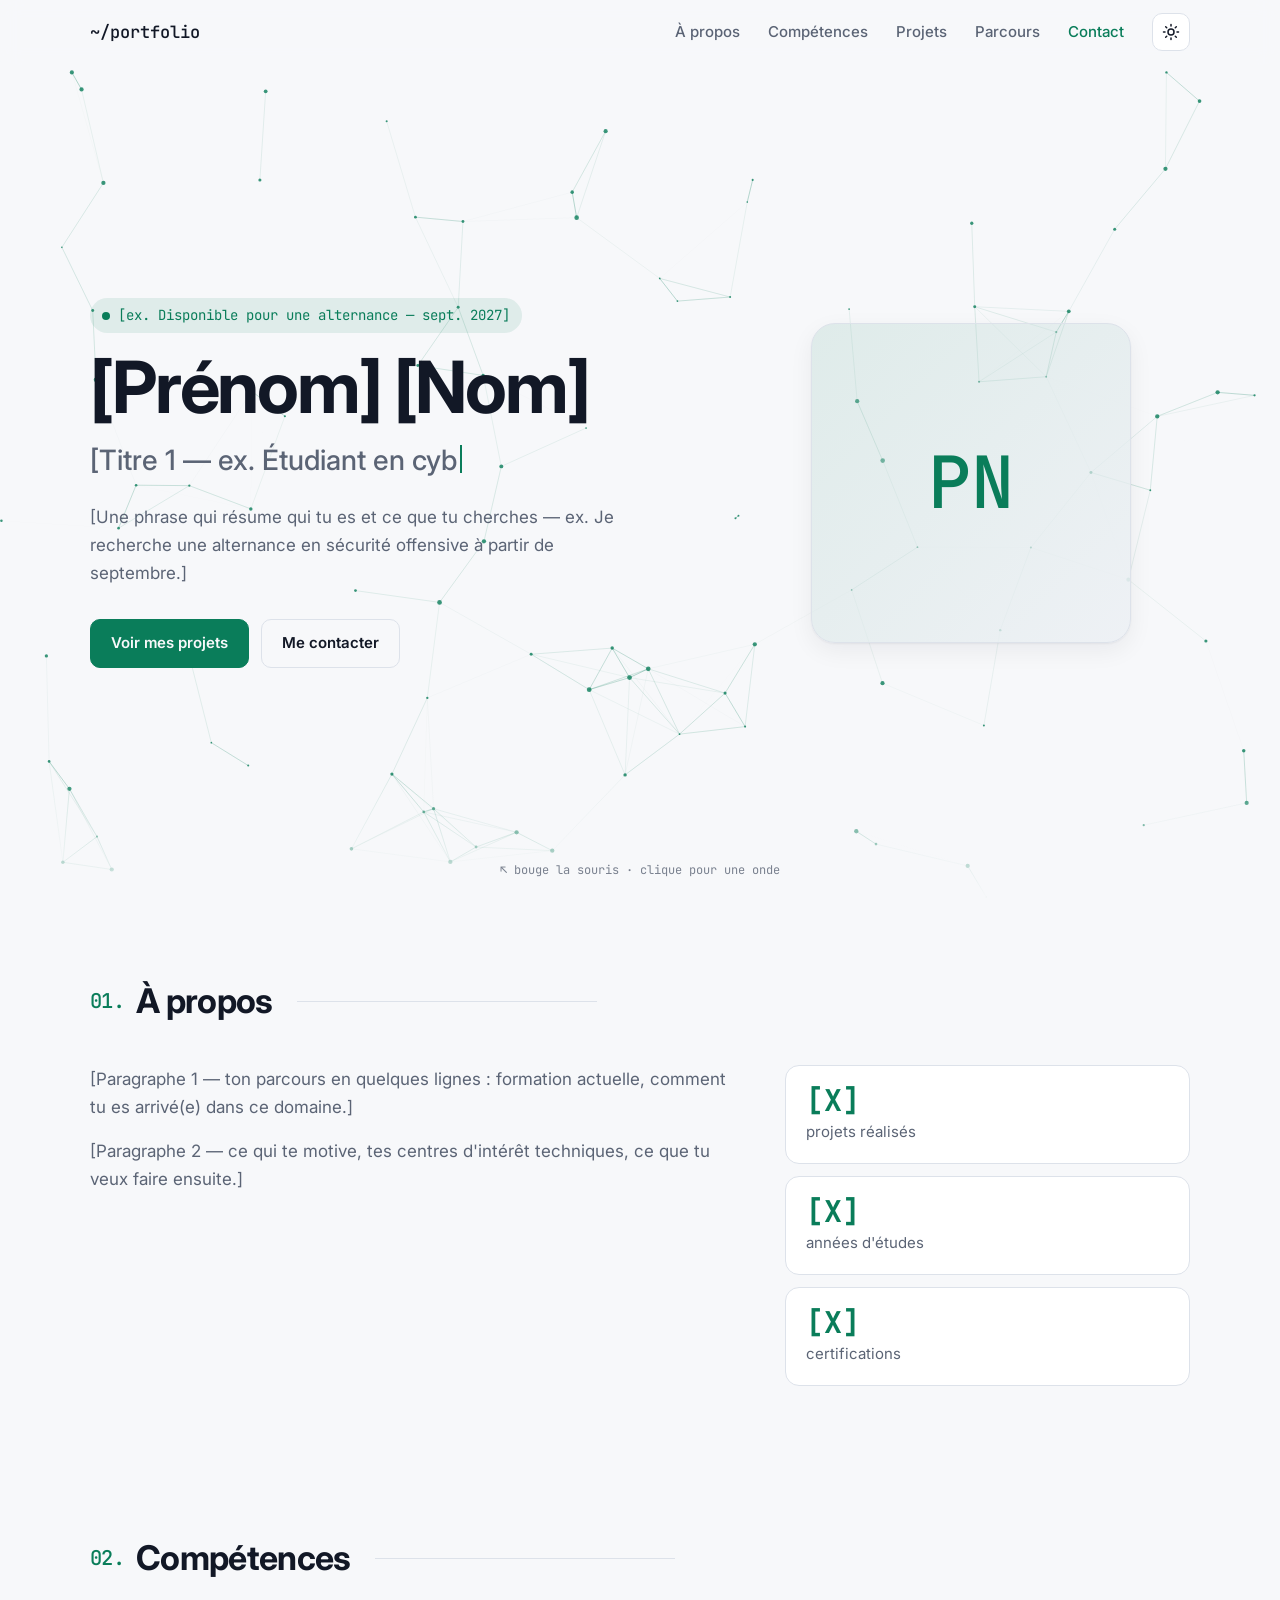
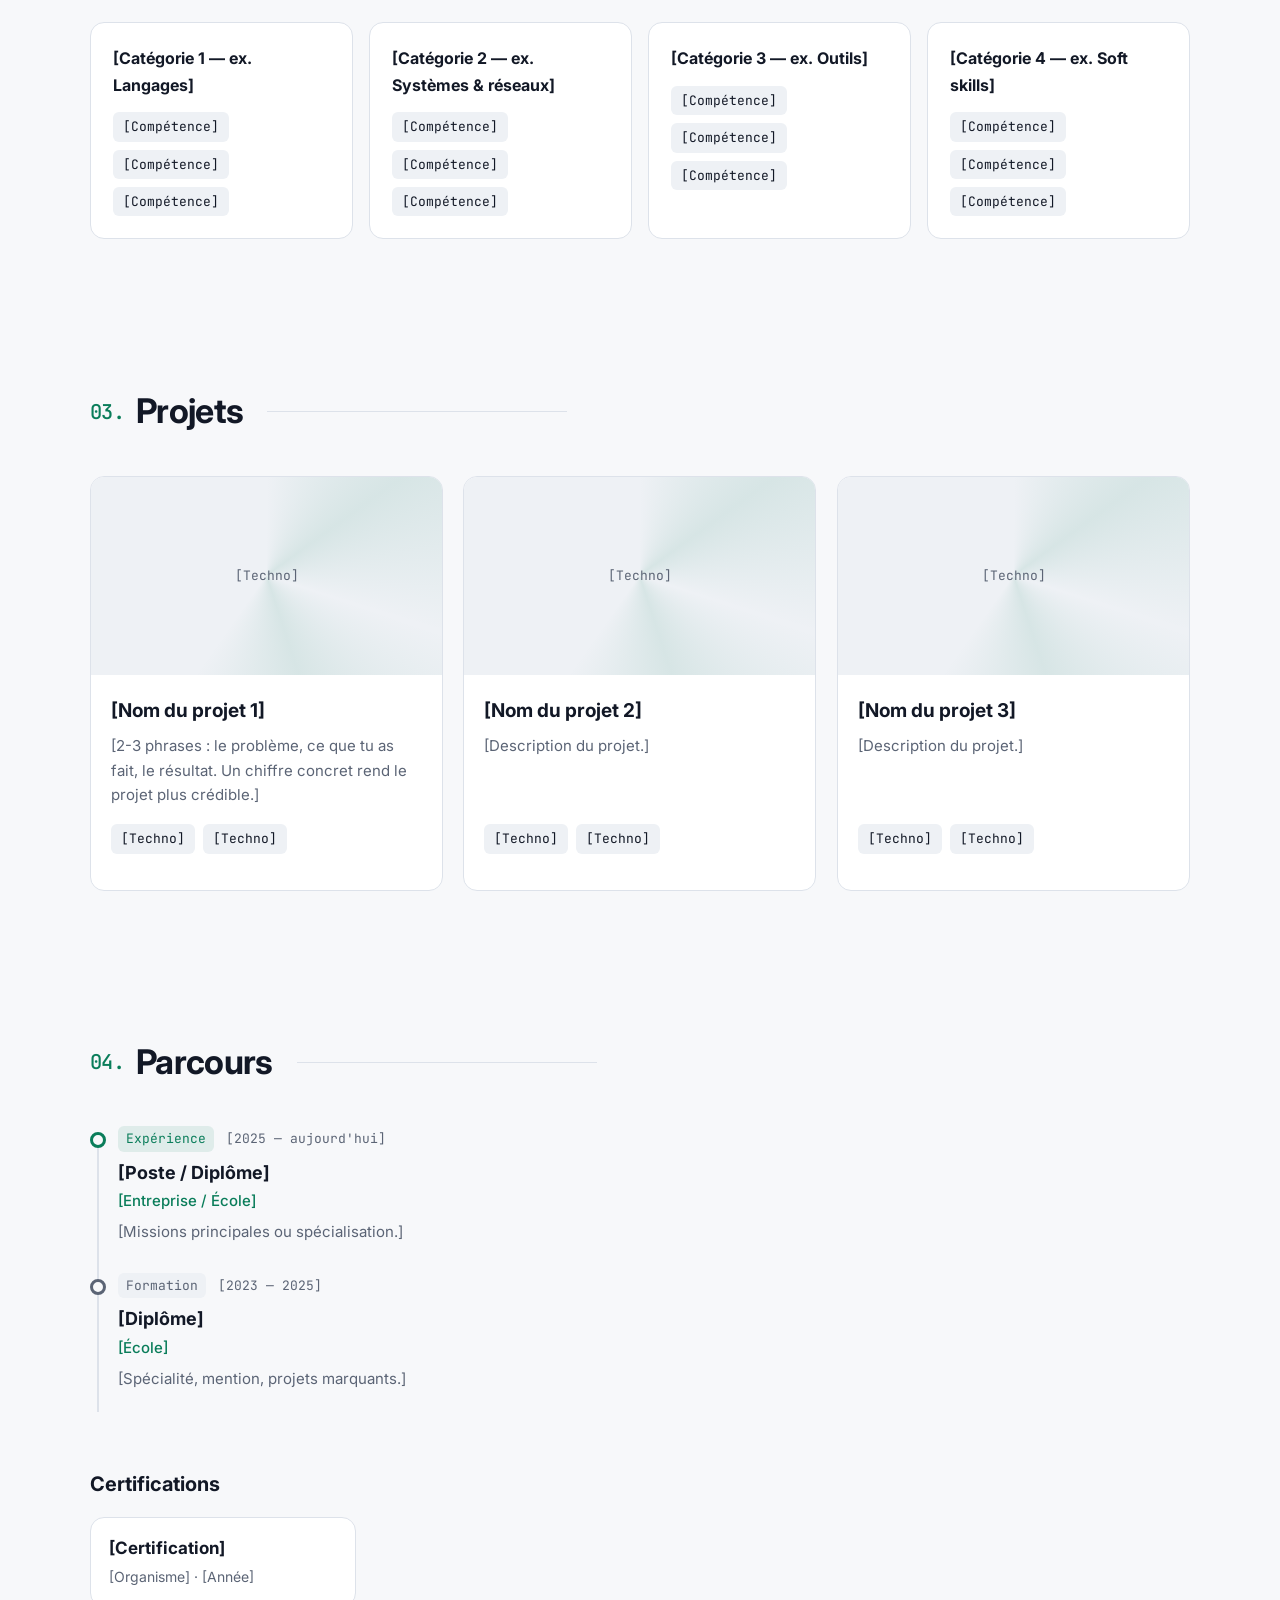
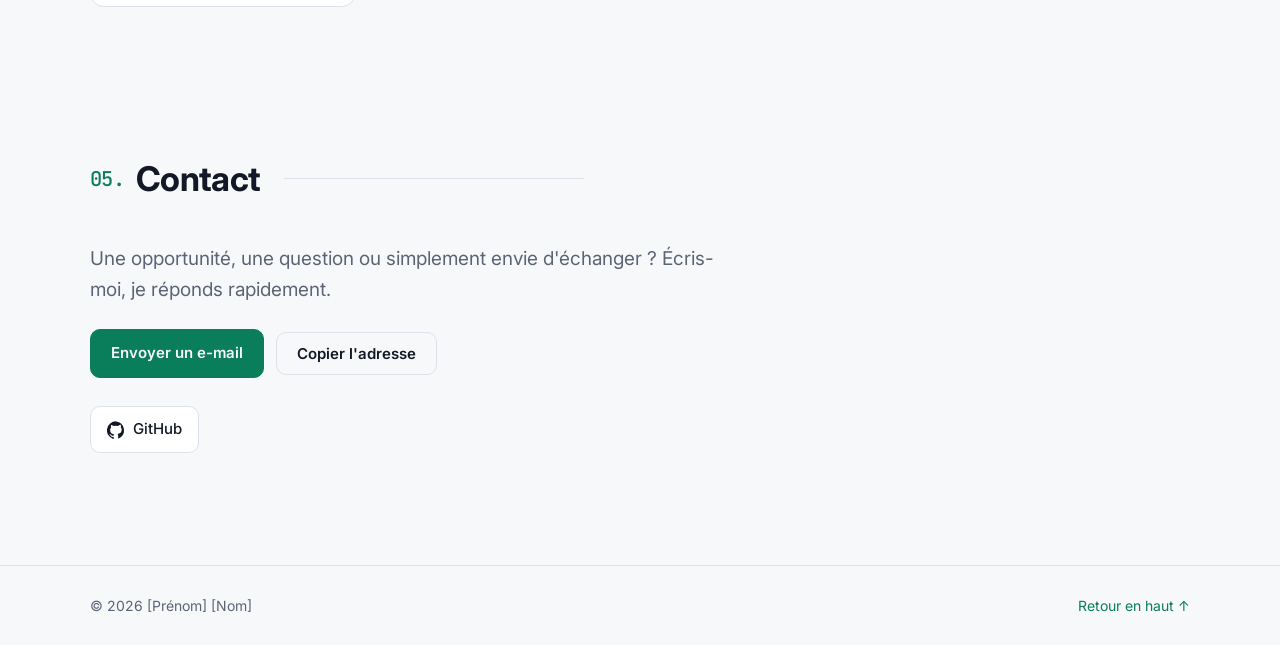
==== index.html @ a94ddaae "Ajoute vidéos de projets, fond interactif et animations - Vidéos de démo par projet (MP4 ou YouTube)" ====
<!doctype html>
<html lang="fr">
<head>
  <meta charset="utf-8" />
  <meta name="viewport" content="width=device-width, initial-scale=1" />
  <title>Portfolio</title>
  <meta name="description" content="Portfolio — projets, compétences et parcours." />
  <link rel="preconnect" href="https://fonts.googleapis.com" />
  <link rel="preconnect" href="https://fonts.gstatic.com" crossorigin />
  <link href="https://fonts.googleapis.com/css2?family=Inter:wght@400;500;600;700&family=JetBrains+Mono:wght@400;500&display=swap" rel="stylesheet" />
  <link rel="stylesheet" href="style.css" />
  <script>
    // Applique le thème avant le rendu pour éviter un flash
    try {
      const t = localStorage.getItem("theme");
      if (t) document.documentElement.dataset.theme = t;
    } catch (e) {}
  </script>
</head>
<body>
  <a class="skip" href="#main">Aller au contenu</a>

  <header class="nav" id="top">
    <div class="container nav__inner">
      <a class="nav__brand" href="#top" id="brand">~/portfolio</a>
      <button class="nav__toggle" id="navToggle" aria-expanded="false" aria-controls="navLinks" aria-label="Ouvrir le menu">
        <span></span><span></span>
      </button>
      <nav class="nav__links" id="navLinks" aria-label="Navigation principale">
        <a href="#apropos">À propos</a>
        <a href="#competences">Compétences</a>
        <a href="#projets">Projets</a>
        <a href="#parcours">Parcours</a>
        <a href="#contact">Contact</a>
        <button class="theme-btn" id="themeBtn" aria-label="Changer de thème" title="Changer de thème">
          <svg class="i-sun" viewBox="0 0 24 24" aria-hidden="true"><circle cx="12" cy="12" r="4"/><path d="M12 2v2M12 20v2M4.9 4.9l1.4 1.4M17.7 17.7l1.4 1.4M2 12h2M20 12h2M4.9 19.1l1.4-1.4M17.7 6.3l1.4-1.4"/></svg>
          <svg class="i-moon" viewBox="0 0 24 24" aria-hidden="true"><path d="M21 12.8A9 9 0 1 1 11.2 3a7 7 0 0 0 9.8 9.8z"/></svg>
        </button>
      </nav>
    </div>
  </header>

  <main id="main">
    <div class="hero-wrap">
    <canvas class="hero__canvas" id="heroCanvas" aria-hidden="true"></canvas>
    <video class="hero__video" id="heroVideo" muted loop playsinline autoplay hidden aria-hidden="true"></video>
    <section class="hero container">
      <div class="hero__text">
        <p class="eyebrow mono" id="heroDispo"></p>
        <h1 id="heroNom"></h1>
        <p class="hero__titre"><span class="sr-only" id="heroTitre"></span><span aria-hidden="true" id="typed"></span><span class="caret" aria-hidden="true"></span></p>
        <p class="hero__accroche" id="heroAccroche"></p>
        <div class="hero__cta">
          <a class="btn btn--primary" href="#projets">Voir mes projets</a>
          <a class="btn" id="heroCv" href="#" download hidden>Télécharger mon CV</a>
          <a class="btn btn--ghost" href="#contact">Me contacter</a>
        </div>
      </div>
      <div class="hero__visual" aria-hidden="true">
        <div class="avatar" id="avatar"></div>
      </div>
    </section>
    <p class="hero__hint mono" id="heroHint" aria-hidden="true">↖ bouge la souris · clique pour une onde</p>
    </div>

    <section id="apropos" class="section container reveal">
      <h2 class="section__title"><span class="mono">01.</span> À propos</h2>
      <div class="about">
        <div class="about__text" id="aboutText"></div>
        <ul class="stats" id="stats"></ul>
      </div>
    </section>

    <section id="competences" class="section container reveal">
      <h2 class="section__title"><span class="mono">02.</span> Compétences</h2>
      <div class="skills" id="skills"></div>
    </section>

    <section id="projets" class="section container reveal">
      <h2 class="section__title"><span class="mono">03.</span> Projets</h2>
      <div class="filters" id="filters" role="group" aria-label="Filtrer les projets"></div>
      <div class="projects" id="projects"></div>
    </section>

    <section id="parcours" class="section container reveal">
      <h2 class="section__title"><span class="mono">04.</span> Parcours</h2>
      <ol class="timeline" id="timeline"></ol>
      <div id="certsWrap">
        <h3 class="sub-title">Certifications</h3>
        <ul class="certs" id="certs"></ul>
      </div>
    </section>

    <section id="contact" class="section container reveal">
      <h2 class="section__title"><span class="mono">05.</span> Contact</h2>
      <div class="contact">
        <p class="contact__lead">Une opportunité, une question ou simplement envie d'échanger ? Écris-moi, je réponds rapidement.</p>
        <div class="contact__email">
          <a class="btn btn--primary" id="emailLink" href="#">Envoyer un e-mail</a>
          <button class="btn btn--ghost" id="copyEmail" type="button">Copier l'adresse</button>
          <span class="copied" id="copied" role="status"></span>
        </div>
        <ul class="socials" id="socials"></ul>
      </div>
    </section>
  </main>

  <dialog class="modal" id="videoModal" aria-label="Lecteur vidéo">
    <button class="modal__close" id="modalClose" type="button" aria-label="Fermer la vidéo">✕</button>
    <div class="modal__body" id="modalBody"></div>
  </dialog>

  <footer class="footer">
    <div class="container footer__inner">
      <p id="footerTxt"></p>
      <a href="#top">Retour en haut ↑</a>
    </div>
  </footer>

  <script src="content.js"></script>
  <script src="script.js"></script>
</body>
</html>
---- style.css ----
:root {
  --bg: #f7f8fa;
  --surface: #ffffff;
  --surface-2: #eef1f5;
  --text: #121826;
  --muted: #5b6475;
  --border: #dde2ea;
  --accent: #0a7d5a;
  --accent-soft: rgba(10, 125, 90, 0.1);
  --shadow: 0 1px 2px rgba(16, 24, 40, 0.05), 0 8px 24px rgba(16, 24, 40, 0.06);
  --radius: 14px;
  --font: "Inter", system-ui, -apple-system, "Segoe UI", sans-serif;
  --mono: "JetBrains Mono", ui-monospace, monospace;
  color-scheme: light;
}

@media (prefers-color-scheme: dark) {
  :root:not([data-theme="light"]) {
    --bg: #0b0f14;
    --surface: #121821;
    --surface-2: #19212c;
    --text: #e6edf3;
    --muted: #93a1b3;
    --border: #243040;
    --accent: #3ddc97;
    --accent-soft: rgba(61, 220, 151, 0.12);
    --shadow: 0 1px 2px rgba(0, 0, 0, 0.3), 0 8px 24px rgba(0, 0, 0, 0.25);
    color-scheme: dark;
  }
}
:root[data-theme="dark"] {
  --bg: #0b0f14;
  --surface: #121821;
  --surface-2: #19212c;
  --text: #e6edf3;
  --muted: #93a1b3;
  --border: #243040;
  --accent: #3ddc97;
  --accent-soft: rgba(61, 220, 151, 0.12);
  --shadow: 0 1px 2px rgba(0, 0, 0, 0.3), 0 8px 24px rgba(0, 0, 0, 0.25);
  color-scheme: dark;
}

*, *::before, *::after { box-sizing: border-box; }
[hidden] { display: none !important; }
html { scroll-behavior: smooth; scroll-padding-top: 80px; }
body {
  margin: 0;
  background: var(--bg);
  color: var(--text);
  font-family: var(--font);
  font-size: 17px;
  line-height: 1.65;
  -webkit-font-smoothing: antialiased;
  transition: background 0.25s, color 0.25s;
}
img { max-width: 100%; display: block; }
a { color: var(--accent); text-decoration: none; }
a:hover { text-decoration: underline; }
.mono { font-family: var(--mono); }
.container { width: min(1100px, 100% - 32px); margin-inline: auto; }

.skip { position: absolute; left: -999px; top: 8px; background: var(--accent); color: var(--bg); padding: 8px 12px; border-radius: 8px; z-index: 100; }
.skip:focus { left: 8px; }
:focus-visible { outline: 2px solid var(--accent); outline-offset: 3px; border-radius: 4px; }

/* ---------- Navigation ---------- */
.nav {
  position: sticky; top: 0; z-index: 50;
  background: color-mix(in srgb, var(--bg) 82%, transparent);
  backdrop-filter: blur(10px);
  border-bottom: 1px solid transparent;
  transition: border-color 0.2s;
}
.nav.scrolled { border-bottom-color: var(--border); }
.nav__inner { display: flex; align-items: center; justify-content: space-between; height: 64px; }
.nav__brand { font-family: var(--mono); font-weight: 500; color: var(--text); }
.nav__brand:hover { text-decoration: none; color: var(--accent); }
.nav__links { display: flex; align-items: center; gap: 28px; }
.nav__links a { color: var(--muted); font-size: 15px; font-weight: 500; }
.nav__links a:hover, .nav__links a.active { color: var(--text); text-decoration: none; }
.nav__links a.active { color: var(--accent); }
.nav__toggle { display: none; }

.theme-btn {
  display: grid; place-items: center; width: 38px; height: 38px;
  background: var(--surface); border: 1px solid var(--border); border-radius: 10px;
  color: var(--text); cursor: pointer;
}
.theme-btn svg { width: 18px; height: 18px; fill: none; stroke: currentColor; stroke-width: 2; stroke-linecap: round; }
.theme-btn .i-moon { display: none; }
:root[data-theme="dark"] .theme-btn .i-sun { display: none; }
:root[data-theme="dark"] .theme-btn .i-moon { display: block; }
@media (prefers-color-scheme: dark) {
  :root:not([data-theme="light"]) .theme-btn .i-sun { display: none; }
  :root:not([data-theme="light"]) .theme-btn .i-moon { display: block; }
}

@media (max-width: 760px) {
  .nav__toggle {
    display: flex; flex-direction: column; gap: 6px; justify-content: center;
    width: 40px; height: 40px; background: none; border: 0; cursor: pointer; padding: 8px;
  }
  .nav__toggle span { height: 2px; background: var(--text); border-radius: 2px; transition: transform 0.2s; }
  .nav__toggle[aria-expanded="true"] span:first-child { transform: translateY(4px) rotate(45deg); }
  .nav__toggle[aria-expanded="true"] span:last-child { transform: translateY(-4px) rotate(-45deg); }
  .nav__links {
    position: absolute; top: 64px; left: 0; right: 0;
    flex-direction: column; align-items: flex-start; gap: 0;
    background: var(--bg); border-bottom: 1px solid var(--border);
    padding: 8px 16px 16px; display: none;
  }
  .nav__links.open { display: flex; }
  .nav__links a { padding: 12px 0; width: 100%; font-size: 17px; }
  .theme-btn { margin-top: 8px; }
}

/* ---------- Boutons ---------- */
.btn {
  display: inline-flex; align-items: center; gap: 8px;
  padding: 11px 20px; border-radius: 10px; font-weight: 600; font-size: 15px;
  border: 1px solid var(--border); background: var(--surface); color: var(--text);
  cursor: pointer; font-family: inherit; transition: transform 0.15s, border-color 0.15s, background 0.15s;
}
.btn:hover { text-decoration: none; transform: translateY(-1px); border-color: var(--accent); }
.btn--primary { background: var(--accent); border-color: var(--accent); color: var(--bg); }
.btn--primary:hover { filter: brightness(1.08); }
.btn--ghost { background: transparent; }

/* ---------- Hero ---------- */
.hero-wrap { position: relative; overflow: hidden; }
.hero__canvas, .hero__video { position: absolute; inset: 0; width: 100%; height: 100%; }
.hero__canvas { cursor: crosshair; }
.hero__video { object-fit: cover; opacity: 0.35; }
.hero-wrap::after { /* fondu vers la page */
  content: ""; position: absolute; inset: auto 0 0; height: 120px; pointer-events: none;
  background: linear-gradient(transparent, var(--bg));
}
.hero__hint { position: absolute; left: 50%; bottom: 20px; transform: translateX(-50%); margin: 0; z-index: 2; font-size: 12px; color: var(--muted); opacity: 0.8; pointer-events: none; white-space: nowrap; }
@media (hover: none) { .hero__hint { display: none; } }
.hero { position: relative; z-index: 1; pointer-events: none; }
.hero a, .hero button { pointer-events: auto; }
.sr-only { position: absolute; width: 1px; height: 1px; overflow: hidden; clip: rect(0 0 0 0); white-space: nowrap; }
.caret { display: inline-block; width: 2px; height: 1em; margin-left: 3px; vertical-align: -0.12em; background: var(--accent); animation: blink 1s steps(1) infinite; }
@keyframes blink { 50% { opacity: 0; } }
.hero {
  display: grid; grid-template-columns: 1.4fr 1fr; gap: 48px; align-items: center;
  min-height: calc(100vh - 64px); padding-block: 48px;
}
.eyebrow {
  display: inline-flex; align-items: center; gap: 8px;
  color: var(--accent); font-size: 14px; margin: 0 0 16px;
  background: var(--accent-soft); padding: 6px 12px; border-radius: 999px;
}
.eyebrow::before { content: ""; width: 8px; height: 8px; border-radius: 50%; background: var(--accent); animation: pulse 2s infinite; }
@keyframes pulse { 50% { opacity: 0.35; } }
.hero h1 { font-size: clamp(40px, 7vw, 72px); line-height: 1.05; margin: 0; letter-spacing: -0.03em; }
.hero__titre { font-size: clamp(20px, 3vw, 28px); color: var(--muted); margin: 12px 0 20px; font-weight: 500; min-height: 1.5em; }
.hero__accroche { max-width: 560px; color: var(--muted); margin: 0 0 32px; }
.hero__cta { display: flex; flex-wrap: wrap; gap: 12px; }
.hero__visual { display: grid; place-items: center; }
.avatar {
  width: min(320px, 70vw); aspect-ratio: 1; border-radius: 24px;
  background: linear-gradient(135deg, var(--accent-soft), var(--surface-2));
  border: 1px solid var(--border); box-shadow: var(--shadow);
  display: grid; place-items: center; overflow: hidden;
  font-family: var(--mono); font-size: 72px; font-weight: 500; color: var(--accent);
  position: relative;
}
.avatar img { width: 100%; height: 100%; object-fit: cover; }
@media (max-width: 860px) {
  .hero { grid-template-columns: 1fr; min-height: auto; padding-block: 48px 24px; }
  .hero__visual { order: -1; justify-items: start; }
  .avatar { width: 140px; font-size: 40px; border-radius: 20px; }
}

/* ---------- Sections ---------- */
.section { padding-block: 72px; }
.section__title { font-size: clamp(26px, 4vw, 34px); margin: 0 0 36px; letter-spacing: -0.02em; display: flex; align-items: center; gap: 12px; }
.section__title .mono { color: var(--accent); font-size: 0.6em; font-weight: 500; }
.section__title::after { content: ""; flex: 1; height: 1px; background: var(--border); max-width: 300px; margin-left: 12px; }
.sub-title { font-size: 20px; margin: 48px 0 16px; }

.reveal { opacity: 0; transform: translateY(16px); transition: opacity 0.6s, transform 0.6s; }
.reveal.visible { opacity: 1; transform: none; }
.reveal.visible .project, .reveal.visible .skill-card, .reveal.visible .tl-item { animation: rise 0.5s ease-out backwards; animation-delay: calc(var(--i, 0) * 90ms); }
@keyframes rise { from { opacity: 0; transform: translateY(14px); } }
@media (prefers-reduced-motion: reduce) {
  html { scroll-behavior: auto; }
  .reveal { opacity: 1; transform: none; transition: none; }
  .reveal.visible .project, .reveal.visible .skill-card, .reveal.visible .tl-item { animation: none; }
  .eyebrow::before, .caret, .project__placeholder::before { animation: none; }
}

/* ---------- À propos ---------- */
.about { display: grid; grid-template-columns: 1.6fr 1fr; gap: 48px; align-items: start; }
.about__text p { margin: 0 0 16px; color: var(--muted); }
.stats { list-style: none; margin: 0; padding: 0; display: grid; gap: 12px; }
.stats li { background: var(--surface); border: 1px solid var(--border); border-radius: var(--radius); padding: 18px 20px; }
.stats strong { display: block; font-size: 30px; line-height: 1.1; color: var(--accent); font-family: var(--mono); }
.stats span { color: var(--muted); font-size: 15px; }
@media (max-width: 760px) {
  .about { grid-template-columns: 1fr; gap: 24px; }
  .stats { grid-template-columns: repeat(auto-fit, minmax(140px, 1fr)); }
}

/* ---------- Compétences ---------- */
.skills { display: grid; grid-template-columns: repeat(auto-fit, minmax(240px, 1fr)); gap: 16px; }
.skill-card { background: var(--surface); border: 1px solid var(--border); border-radius: var(--radius); padding: 22px; }
.skill-card h3 { margin: 0 0 14px; font-size: 16px; }
.chips { display: flex; flex-wrap: wrap; gap: 8px; list-style: none; margin: 0; padding: 0; }
.chip { font-family: var(--mono); font-size: 13px; padding: 4px 10px; border-radius: 6px; background: var(--surface-2); color: var(--text); }

/* ---------- Projets ---------- */
.filters { display: flex; flex-wrap: wrap; gap: 8px; margin-bottom: 24px; }
.filter {
  font: 500 14px var(--font); padding: 6px 14px; border-radius: 999px;
  border: 1px solid var(--border); background: transparent; color: var(--muted); cursor: pointer;
}
.filter:hover { color: var(--text); }
.filter[aria-pressed="true"] { background: var(--accent); border-color: var(--accent); color: var(--bg); }
.projects { display: grid; grid-template-columns: repeat(auto-fill, minmax(300px, 1fr)); gap: 20px; }
@media (max-width: 400px) { .projects { grid-template-columns: 1fr; } }
.project {
  display: flex; flex-direction: column; background: var(--surface);
  border: 1px solid var(--border); border-radius: var(--radius); overflow: hidden;
  transition: transform 0.2s, box-shadow 0.2s, border-color 0.2s;
}
.project { position: relative; transform-style: preserve-3d; will-change: transform; }
.project:hover { transform: translateY(-3px); box-shadow: var(--shadow); border-color: color-mix(in srgb, var(--accent) 40%, var(--border)); }
.project.tilting { transition: box-shadow 0.2s, border-color 0.2s; }
.project::after { /* halo qui suit la souris */
  content: ""; position: absolute; inset: 0; pointer-events: none; opacity: 0; transition: opacity 0.2s;
  background: radial-gradient(400px circle at var(--mx, 50%) var(--my, 50%), var(--accent-soft), transparent 45%);
}
.project.tilting::after { opacity: 1; }
.project__media { position: relative; aspect-ratio: 16 / 9; background: var(--surface-2); overflow: hidden; }
.project__media > img, .project__media > video { width: 100%; height: 100%; object-fit: cover; display: block; transition: transform 0.4s; }
.project:hover .project__media > img, .project:hover .project__media > video { transform: scale(1.04); }
.play-btn {
  position: absolute; inset: 0; margin: auto; width: 60px; height: 60px; border-radius: 50%;
  border: 0; cursor: pointer; display: grid; place-items: center;
  background: color-mix(in srgb, var(--accent) 88%, transparent); color: var(--bg);
  box-shadow: 0 0 0 0 var(--accent); transition: transform 0.2s; animation: ring 2.4s infinite;
}
.play-btn:hover { transform: scale(1.1); }
.play-btn svg { width: 22px; height: 22px; fill: currentColor; margin-left: 3px; }
@keyframes ring { 0% { box-shadow: 0 0 0 0 color-mix(in srgb, var(--accent) 50%, transparent); } 70%, 100% { box-shadow: 0 0 0 16px transparent; } }
.media-badge { position: absolute; top: 10px; left: 10px; font: 500 12px var(--mono); padding: 3px 8px; border-radius: 6px; background: rgba(0,0,0,0.6); color: #fff; }
.project__placeholder { position: relative; display: grid; place-items: center; height: 100%; color: var(--muted); font-family: var(--mono); font-size: 13px; }
.project__placeholder::before { /* fond animé quand il n'y a ni image ni vidéo */
  content: ""; position: absolute; inset: -50%;
  background: conic-gradient(from 0deg, transparent, var(--accent-soft), transparent 30%, var(--accent-soft), transparent 60%);
  animation: spin 9s linear infinite;
}
.project__placeholder span { position: relative; }
@keyframes spin { to { transform: rotate(1turn); } }

/* ---------- Lecteur vidéo ---------- */
.modal { width: min(960px, 100% - 32px); padding: 0; border: 1px solid var(--border); border-radius: var(--radius); background: #000; overflow: visible; }
.modal::backdrop { background: rgba(5, 8, 12, 0.82); backdrop-filter: blur(4px); }
.modal[open] { animation: pop 0.25s ease-out; }
@keyframes pop { from { opacity: 0; transform: scale(0.96); } }
.modal__body { aspect-ratio: 16 / 9; }
.modal__body video, .modal__body iframe { width: 100%; height: 100%; border: 0; display: block; border-radius: var(--radius); }
.modal__close {
  position: absolute; top: -48px; right: 0; width: 40px; height: 40px; border-radius: 50%;
  border: 1px solid rgba(255,255,255,0.3); background: rgba(0,0,0,0.5); color: #fff; font-size: 18px; cursor: pointer;
}
.project[hidden] { display: none; }
.project__body { padding: 20px; display: flex; flex-direction: column; flex: 1; }
.project h3 { margin: 0 0 8px; font-size: 19px; }
.project p { margin: 0 0 16px; color: var(--muted); font-size: 15px; flex: 1; }
.project .chips { margin-bottom: 16px; }
.project__links { display: flex; gap: 16px; font-size: 14px; font-weight: 600; }

/* ---------- Parcours ---------- */
.timeline { list-style: none; margin: 0; padding: 0 0 0 28px; position: relative; }
.timeline::before { content: ""; position: absolute; left: 7px; top: 8px; bottom: 8px; width: 2px; background: var(--border); }
.tl-item { position: relative; padding-bottom: 28px; }
.tl-item::before {
  content: ""; position: absolute; left: -28px; top: 6px; width: 16px; height: 16px; border-radius: 50%;
  background: var(--bg); border: 3px solid var(--accent);
}
.tl-item--formation::before { border-color: var(--muted); }
.tl-meta { display: flex; flex-wrap: wrap; gap: 8px 12px; align-items: center; font-family: var(--mono); font-size: 13px; color: var(--muted); }
.tl-badge { padding: 2px 8px; border-radius: 6px; background: var(--accent-soft); color: var(--accent); }
.tl-item--formation .tl-badge { background: var(--surface-2); color: var(--muted); }
.tl-item h3 { margin: 6px 0 2px; font-size: 18px; }
.tl-lieu { color: var(--accent); font-weight: 500; font-size: 15px; margin: 0 0 6px; }
.tl-item p:last-child { color: var(--muted); margin: 0; font-size: 15px; }

.certs { list-style: none; padding: 0; margin: 0; display: grid; grid-template-columns: repeat(auto-fill, minmax(240px, 1fr)); gap: 12px; }
.cert { background: var(--surface); border: 1px solid var(--border); border-radius: var(--radius); padding: 16px 18px; }
.cert strong { display: block; }
.cert span { color: var(--muted); font-size: 14px; }

/* ---------- Contact ---------- */
.contact { max-width: 640px; }
.contact__lead { color: var(--muted); font-size: 19px; margin: 0 0 24px; }
.contact__email { display: flex; flex-wrap: wrap; align-items: center; gap: 12px; margin-bottom: 28px; }
.copied { font-size: 14px; color: var(--accent); }
.socials { list-style: none; padding: 0; margin: 0; display: flex; flex-wrap: wrap; gap: 12px; }
.socials a {
  display: inline-flex; align-items: center; gap: 8px; padding: 10px 16px;
  border: 1px solid var(--border); border-radius: 10px; background: var(--surface);
  color: var(--text); font-weight: 500; font-size: 15px;
}
.socials a:hover { border-color: var(--accent); text-decoration: none; }
.socials svg { width: 18px; height: 18px; fill: currentColor; }

/* ---------- Footer ---------- */
.footer { border-top: 1px solid var(--border); padding-block: 28px; margin-top: 40px; }
.footer__inner { display: flex; flex-wrap: wrap; gap: 12px; justify-content: space-between; color: var(--muted); font-size: 14px; }
.footer p { margin: 0; }
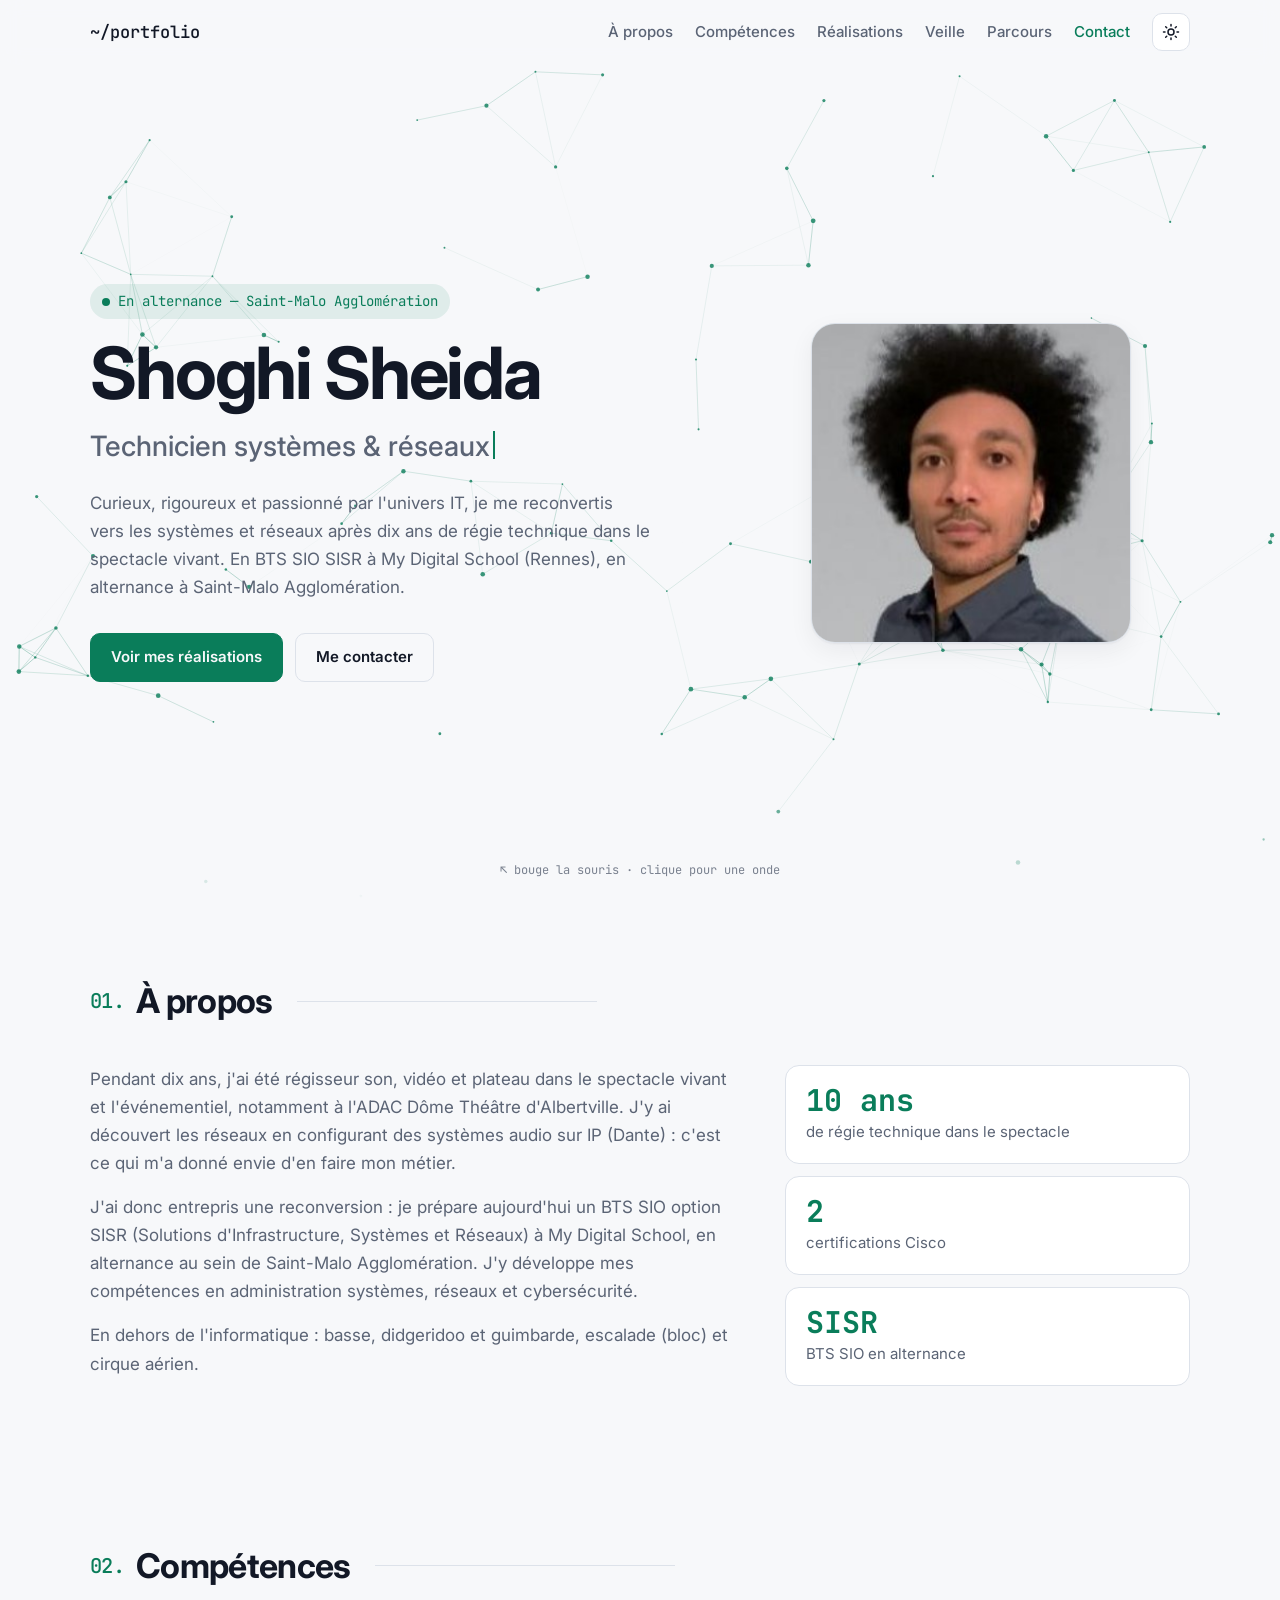
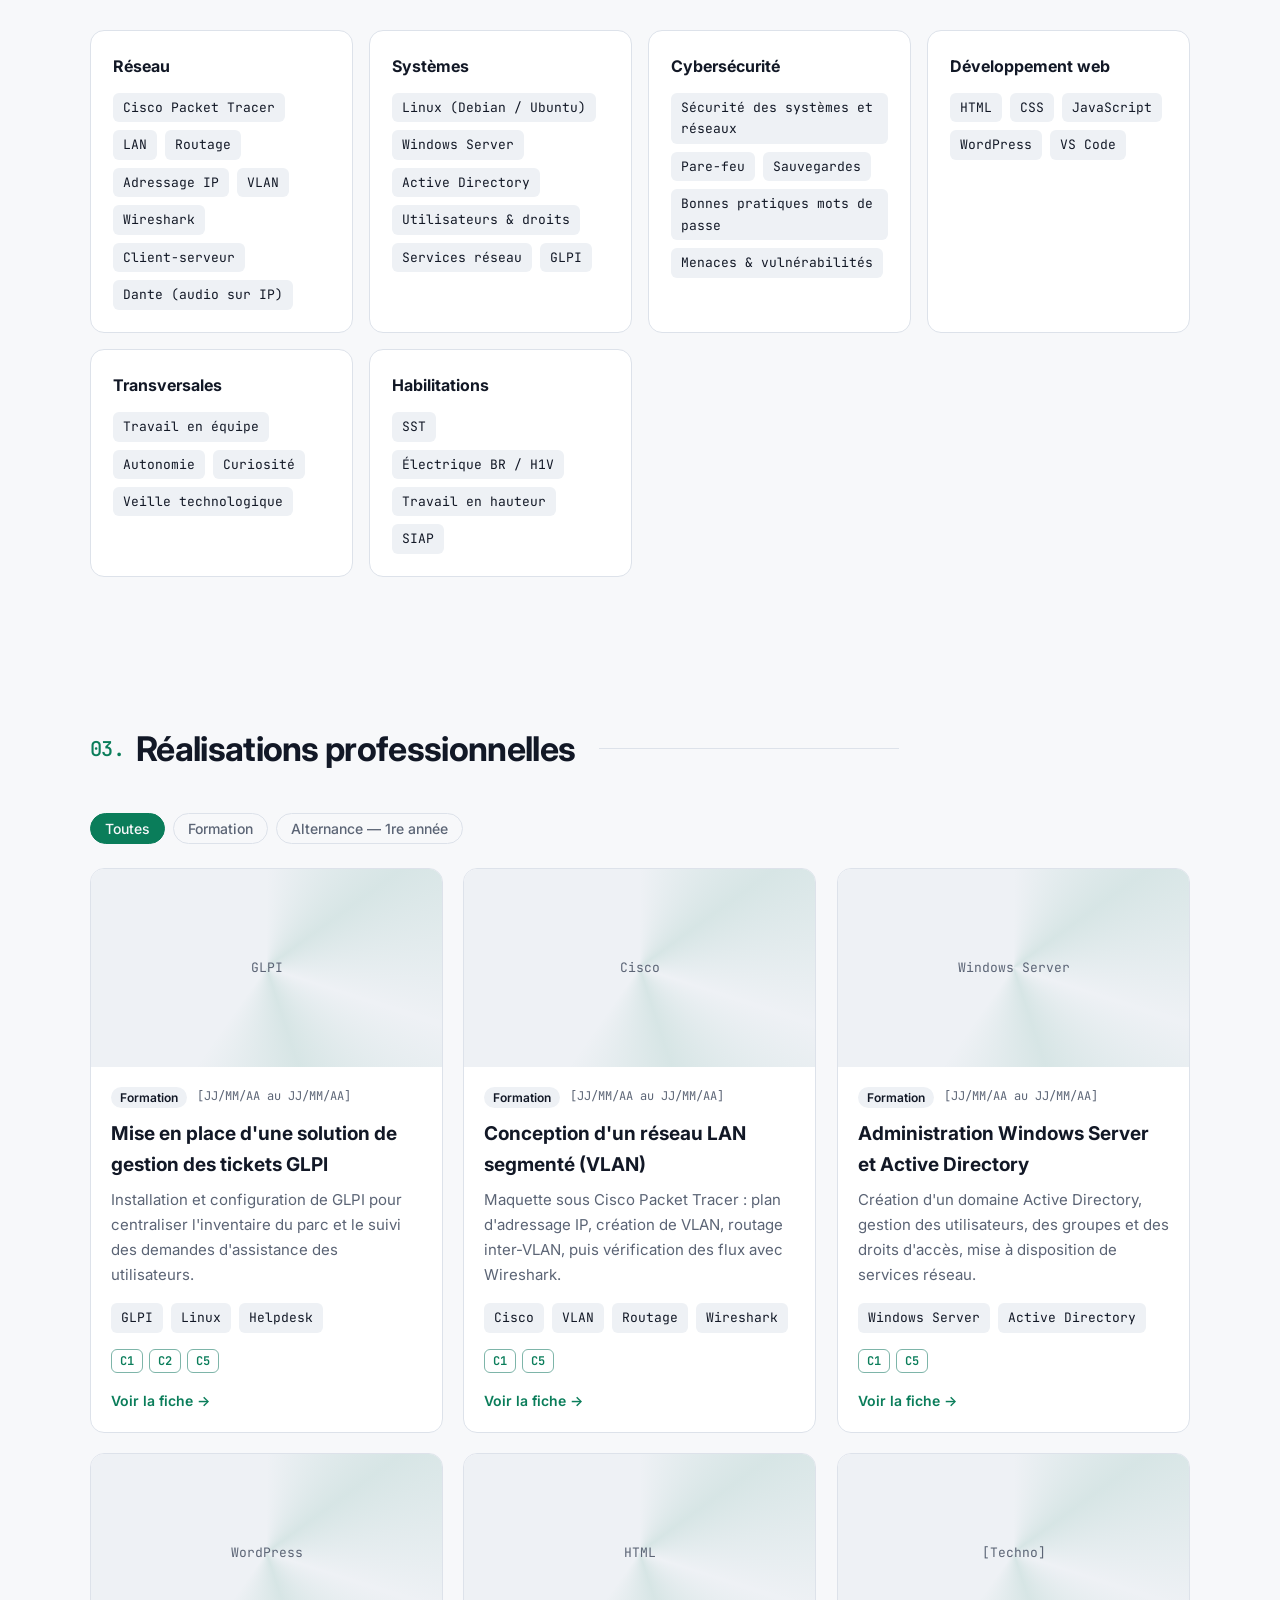
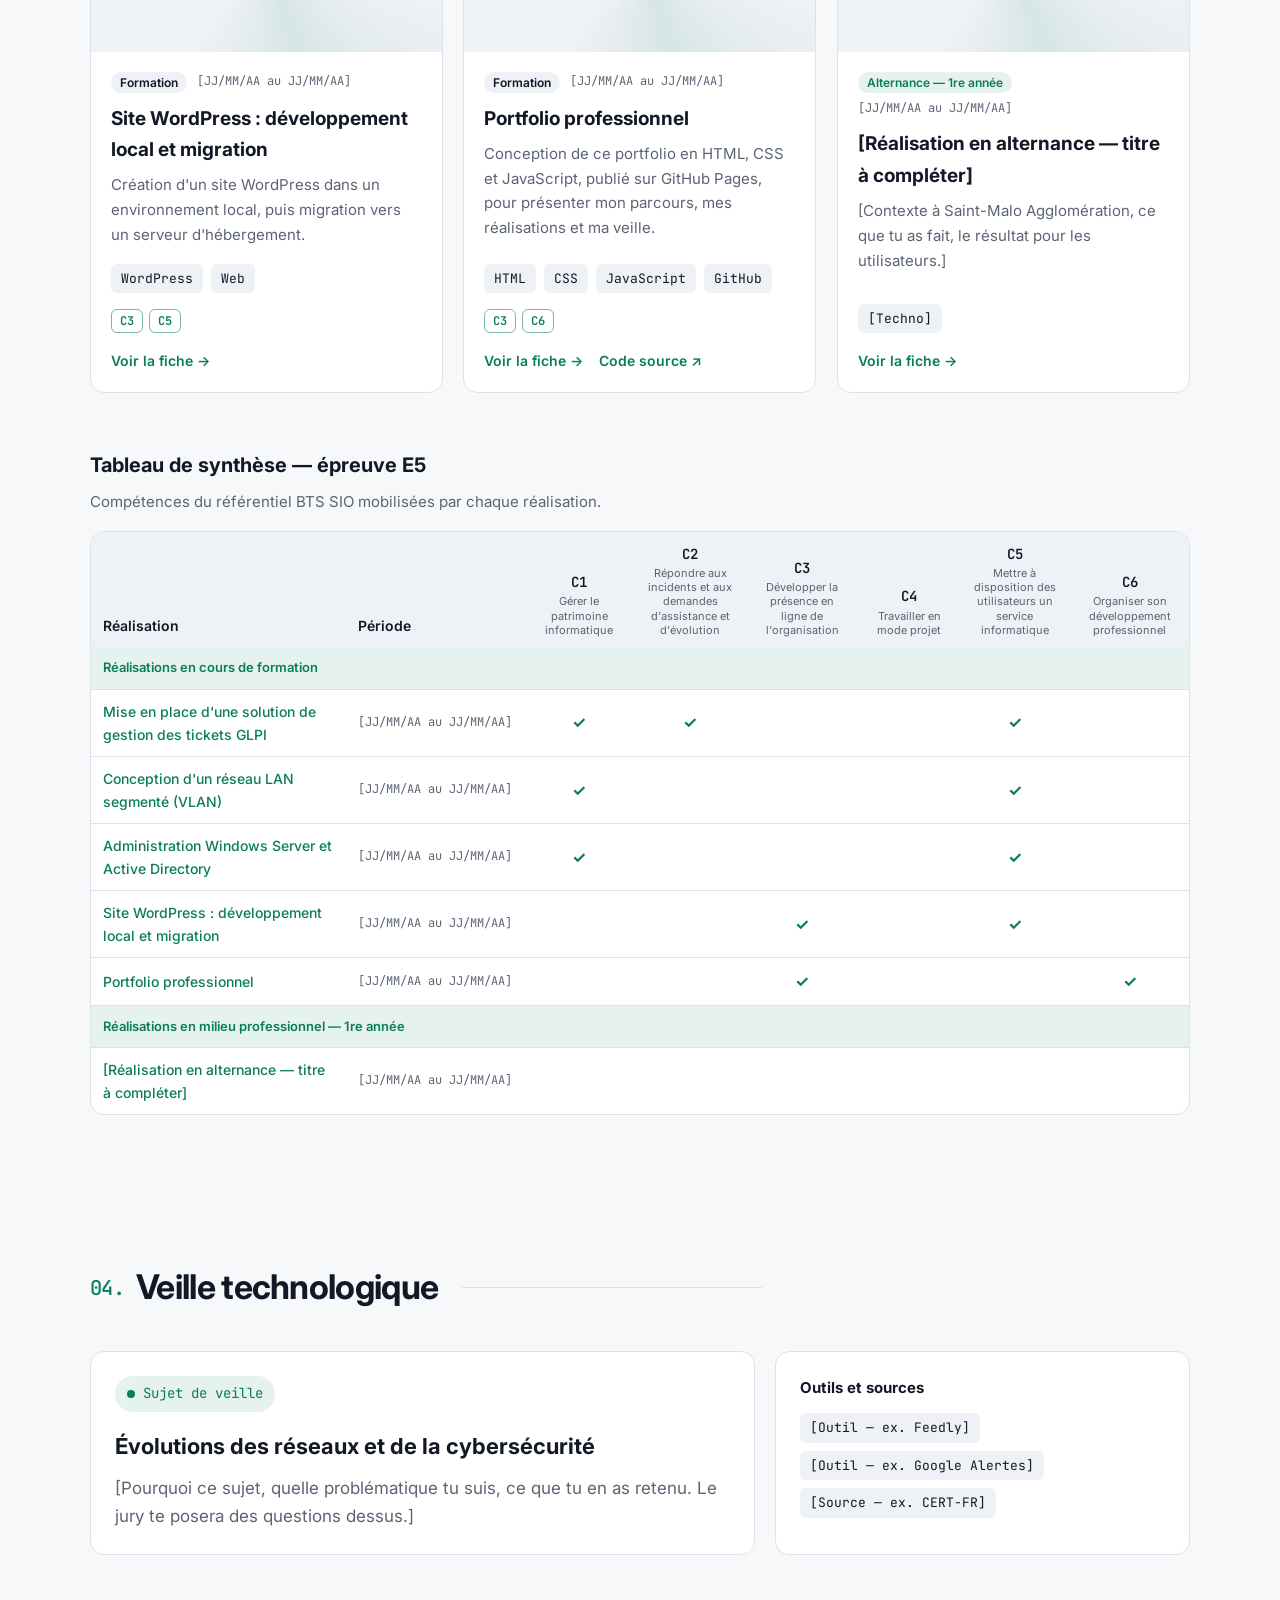
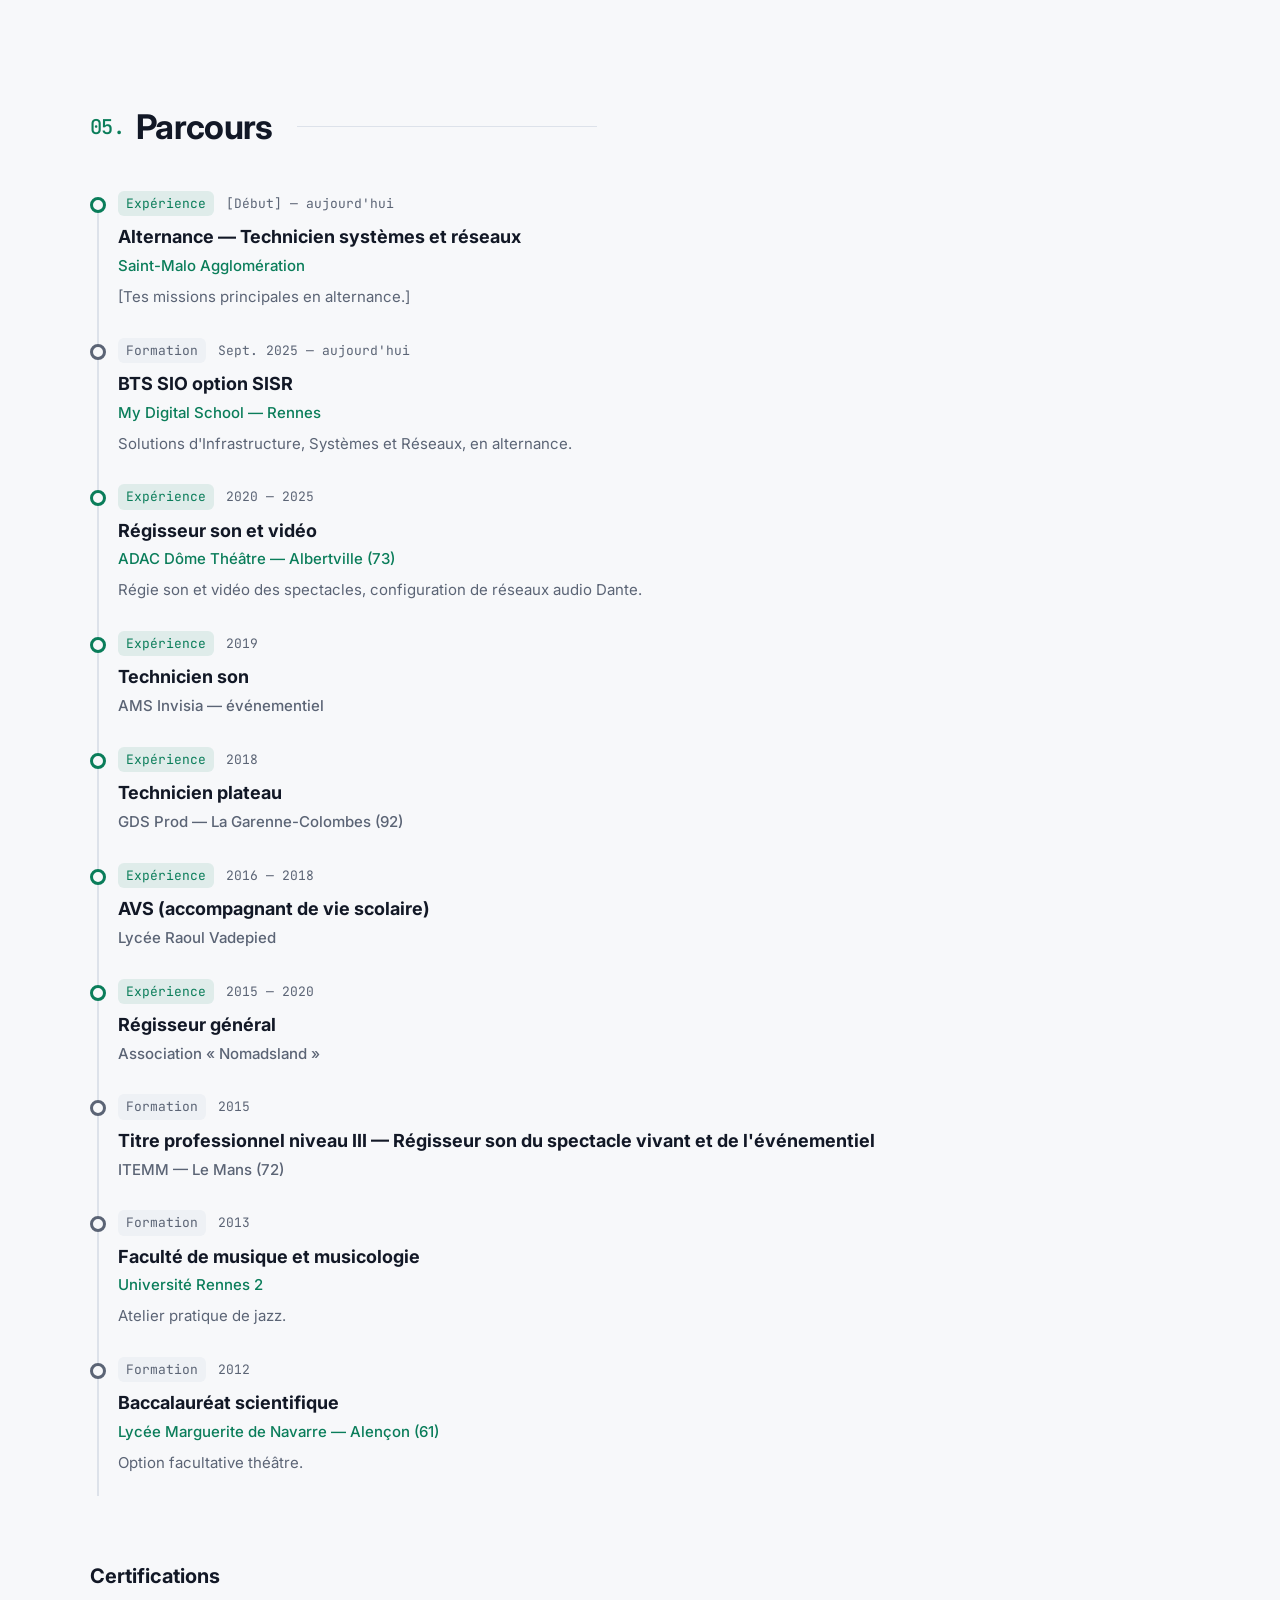
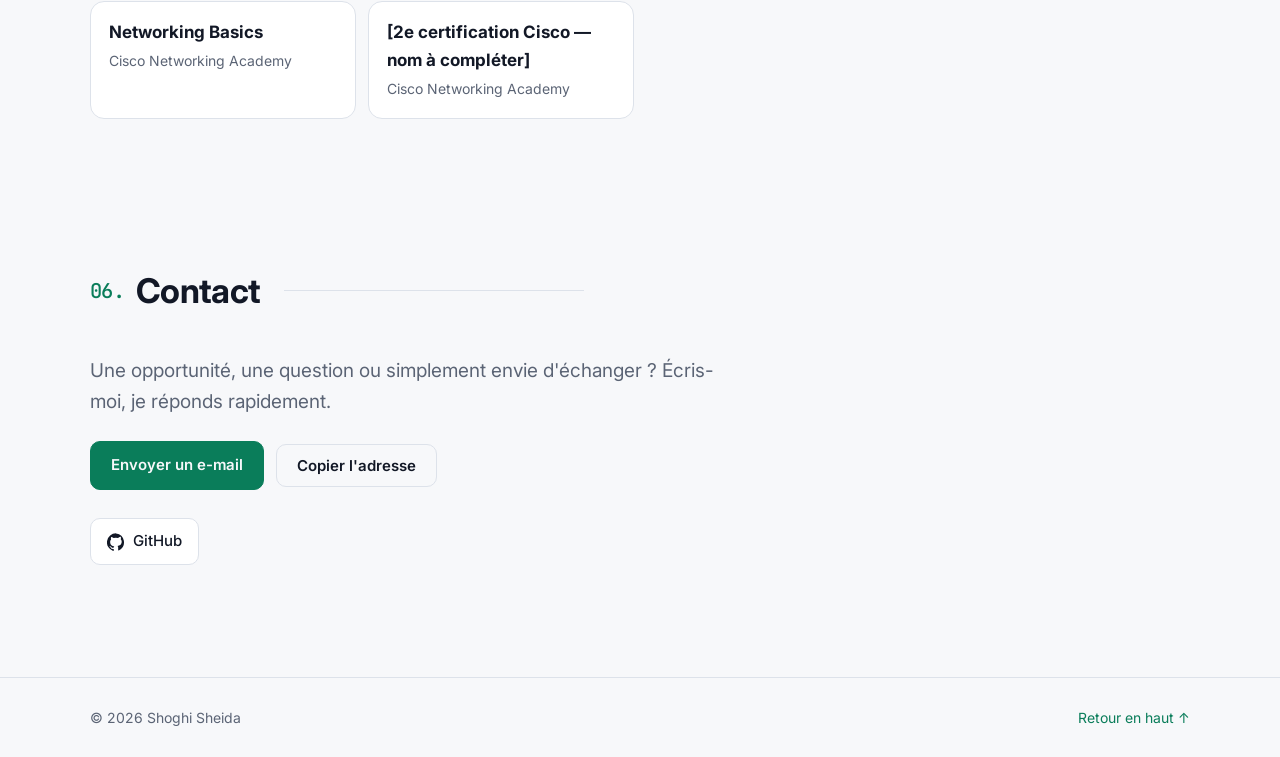
==== commit 6d37b983: "Remplit le portfolio avec le CV et l'adapte à l'épreuve E5 du BTS SIO - Contenu réel : profil, parco" ====
--- a/index.html
+++ b/index.html
@@ -29,7 +29,8 @@
       <nav class="nav__links" id="navLinks" aria-label="Navigation principale">
         <a href="#apropos">À propos</a>
         <a href="#competences">Compétences</a>
-        <a href="#projets">Projets</a>
+        <a href="#projets">Réalisations</a>
+        <a href="#veille">Veille</a>
         <a href="#parcours">Parcours</a>
         <a href="#contact">Contact</a>
         <button class="theme-btn" id="themeBtn" aria-label="Changer de thème" title="Changer de thème">
@@ -51,7 +52,7 @@
         <p class="hero__titre"><span class="sr-only" id="heroTitre"></span><span aria-hidden="true" id="typed"></span><span class="caret" aria-hidden="true"></span></p>
         <p class="hero__accroche" id="heroAccroche"></p>
         <div class="hero__cta">
-          <a class="btn btn--primary" href="#projets">Voir mes projets</a>
+          <a class="btn btn--primary" href="#projets">Voir mes réalisations</a>
           <a class="btn" id="heroCv" href="#" download hidden>Télécharger mon CV</a>
           <a class="btn btn--ghost" href="#contact">Me contacter</a>
         </div>
@@ -77,13 +78,31 @@
     </section>
 
     <section id="projets" class="section container reveal">
-      <h2 class="section__title"><span class="mono">03.</span> Projets</h2>
-      <div class="filters" id="filters" role="group" aria-label="Filtrer les projets"></div>
+      <h2 class="section__title"><span class="mono">03.</span> Réalisations professionnelles</h2>
+      <div class="filters" id="filters" role="group" aria-label="Filtrer les réalisations"></div>
       <div class="projects" id="projects"></div>
+
+      <div id="syntheseWrap">
+        <h3 class="sub-title">Tableau de synthèse — épreuve E5</h3>
+        <p class="sub-lead">Compétences du référentiel BTS SIO mobilisées par chaque réalisation.</p>
+        <div class="table-scroll" tabindex="0" role="region" aria-label="Tableau de synthèse">
+          <table class="synthese" id="synthese"></table>
+        </div>
+      </div>
+
+      <div id="docsE5Wrap">
+        <h3 class="sub-title">Documents de l'épreuve</h3>
+        <ul class="docs-e5" id="docsE5"></ul>
+      </div>
+    </section>
+
+    <section id="veille" class="section container reveal">
+      <h2 class="section__title"><span class="mono">04.</span> Veille technologique</h2>
+      <div class="veille" id="veilleBox"></div>
     </section>
 
     <section id="parcours" class="section container reveal">
-      <h2 class="section__title"><span class="mono">04.</span> Parcours</h2>
+      <h2 class="section__title"><span class="mono">05.</span> Parcours</h2>
       <ol class="timeline" id="timeline"></ol>
       <div id="certsWrap">
         <h3 class="sub-title">Certifications</h3>
@@ -92,7 +111,7 @@
     </section>
 
     <section id="contact" class="section container reveal">
-      <h2 class="section__title"><span class="mono">05.</span> Contact</h2>
+      <h2 class="section__title"><span class="mono">06.</span> Contact</h2>
       <div class="contact">
         <p class="contact__lead">Une opportunité, une question ou simplement envie d'échanger ? Écris-moi, je réponds rapidement.</p>
         <div class="contact__email">
@@ -118,6 +137,7 @@
   </footer>
 
   <script src="content.js"></script>
+  <script src="common.js"></script>
   <script src="script.js"></script>
 </body>
 </html>
--- a/style.css
+++ b/style.css
@@ -76,7 +76,7 @@
 .nav__inner { display: flex; align-items: center; justify-content: space-between; height: 64px; }
 .nav__brand { font-family: var(--mono); font-weight: 500; color: var(--text); }
 .nav__brand:hover { text-decoration: none; color: var(--accent); }
-.nav__links { display: flex; align-items: center; gap: 28px; }
+.nav__links { display: flex; align-items: center; gap: 22px; }
 .nav__links a { color: var(--muted); font-size: 15px; font-weight: 500; }
 .nav__links a:hover, .nav__links a.active { color: var(--text); text-decoration: none; }
 .nav__links a.active { color: var(--accent); }
@@ -179,7 +179,8 @@
 .section__title { font-size: clamp(26px, 4vw, 34px); margin: 0 0 36px; letter-spacing: -0.02em; display: flex; align-items: center; gap: 12px; }
 .section__title .mono { color: var(--accent); font-size: 0.6em; font-weight: 500; }
 .section__title::after { content: ""; flex: 1; height: 1px; background: var(--border); max-width: 300px; margin-left: 12px; }
-.sub-title { font-size: 20px; margin: 48px 0 16px; }
+.sub-title { font-size: 20px; margin: 56px 0 8px; }
+.sub-lead { color: var(--muted); margin: 0 0 16px; font-size: 15px; }
 
 .reveal { opacity: 0; transform: translateY(16px); transition: opacity 0.6s, transform 0.6s; }
 .reveal.visible { opacity: 1; transform: none; }
@@ -313,3 +314,95 @@
 .footer { border-top: 1px solid var(--border); padding-block: 28px; margin-top: 40px; }
 .footer__inner { display: flex; flex-wrap: wrap; gap: 12px; justify-content: space-between; color: var(--muted); font-size: 14px; }
 .footer p { margin: 0; }
+
+/* ---------- Réalisations : méta, compétences, documents ---------- */
+.project__meta { display: flex; flex-wrap: wrap; gap: 6px 10px; align-items: center; margin-bottom: 10px; font-size: 12px; color: var(--muted); }
+.ctx { font: 600 12px var(--font); padding: 3px 9px; border-radius: 999px; }
+.ctx--form { background: var(--surface-2); color: var(--text); }
+.ctx--pro { background: var(--accent-soft); color: var(--accent); }
+.comps { list-style: none; padding: 0; margin: 0 0 16px; display: flex; flex-wrap: wrap; gap: 6px; }
+.comps li { font: 600 12px var(--mono); padding: 3px 8px; border-radius: 6px; border: 1px solid color-mix(in srgb, var(--accent) 45%, var(--border)); color: var(--accent); cursor: help; }
+.docs { list-style: none; padding: 0; margin: 0 0 16px; display: grid; gap: 4px; font-size: 14px; }
+
+/* ---------- Tableau de synthèse ---------- */
+.table-scroll { position: relative; overflow-x: auto; border: 1px solid var(--border); border-radius: var(--radius); background: var(--surface); }
+.synthese { width: 100%; border-collapse: collapse; font-size: 14px; min-width: 820px; }
+.synthese th, .synthese td { padding: 10px 12px; border-bottom: 1px solid var(--border); text-align: left; vertical-align: middle; }
+.synthese thead th { vertical-align: bottom; background: var(--surface-2); font-weight: 600; }
+.synthese thead th small { display: block; font-weight: 400; font-size: 11px; line-height: 1.3; color: var(--muted); max-width: 110px; }
+.synthese thead th:nth-child(n + 3), .synthese td:nth-child(n + 3) { text-align: center; }
+.synthese thead th:nth-child(n + 3) small { margin-inline: auto; }
+.synthese tbody th { font-weight: 500; }
+.synthese td.mono { font-size: 12px; color: var(--muted); white-space: nowrap; }
+.synthese .yes { color: var(--accent); font-weight: 700; font-size: 16px; }
+.synthese .grp th { background: var(--accent-soft); color: var(--accent); font-size: 13px; font-weight: 600; }
+.synthese tr:last-child > * { border-bottom: 0; }
+
+/* ---------- Veille ---------- */
+.veille { display: grid; grid-template-columns: 1.6fr 1fr; gap: 20px; }
+.veille > div { background: var(--surface); border: 1px solid var(--border); border-radius: var(--radius); padding: 24px; }
+.veille h3 { margin: 0 0 10px; font-size: 22px; }
+.veille h4 { margin: 0 0 12px; font-size: 15px; }
+.veille__intro p:last-child { color: var(--muted); margin: 0; }
+.veille__articles { grid-column: 1 / -1; }
+.veille__articles ul { list-style: none; margin: 0; padding: 0; display: grid; gap: 10px; }
+.article { display: flex; flex-wrap: wrap; justify-content: space-between; gap: 4px 16px; }
+.article .mono { font-size: 13px; color: var(--muted); }
+@media (max-width: 760px) { .veille { grid-template-columns: 1fr; } }
+
+.project__title { color: inherit; }
+.project__title:hover { color: var(--accent); text-decoration: none; }
+.docs-count { font-size: 13px !important; color: var(--muted); margin: 0 0 14px !important; flex: 0 !important; }
+.docs-e5 { list-style: none; padding: 0; margin: 0; display: flex; flex-wrap: wrap; gap: 10px; }
+.legal-note { font-size: 13px; color: var(--muted); }
+
+/* ---------- Fiche de réalisation ---------- */
+.fiche { padding-block: 32px 72px; }
+.back { display: inline-block; font-size: 14px; margin-bottom: 28px; }
+.fiche__head h1 { font-size: clamp(28px, 5vw, 44px); line-height: 1.15; letter-spacing: -0.02em; margin: 4px 0 12px; }
+.fiche__lead { color: var(--muted); font-size: 18px; max-width: 760px; margin: 0 0 16px; }
+.fiche__media { margin: 32px 0 0; aspect-ratio: 16 / 9; border-radius: var(--radius); overflow: hidden; border: 1px solid var(--border); background: #000; }
+.fiche__media > * { width: 100%; height: 100%; border: 0; object-fit: contain; display: block; }
+.fiche__grid { display: grid; grid-template-columns: minmax(0, 1fr) 320px; gap: 32px; margin-top: 40px; align-items: start; }
+.fiche__block { margin-bottom: 36px; }
+.fiche__block h2, .side-card h2 { font-size: 20px; margin: 0 0 12px; display: flex; align-items: center; gap: 10px; }
+.fiche__block p { color: var(--muted); margin: 0; }
+.bullets { margin: 0; padding-left: 20px; color: var(--muted); }
+.bullets li { margin-bottom: 4px; }
+.steps { list-style: none; counter-reset: s; margin: 0; padding: 0; display: grid; gap: 10px; }
+.steps li { counter-increment: s; position: relative; padding: 12px 16px 12px 52px; background: var(--surface); border: 1px solid var(--border); border-radius: 10px; color: var(--muted); }
+.steps li::before { content: counter(s); position: absolute; left: 14px; top: 11px; width: 26px; height: 26px; border-radius: 50%; display: grid; place-items: center; background: var(--accent-soft); color: var(--accent); font: 600 13px var(--mono); }
+.count { font: 600 12px var(--mono); padding: 2px 8px; border-radius: 999px; background: var(--surface-2); color: var(--muted); }
+.muted { color: var(--muted); }
+.artefacts { list-style: none; margin: 0; padding: 0; display: grid; gap: 10px; }
+.artefact { display: flex; align-items: center; gap: 14px; flex-wrap: wrap; padding: 14px 16px; background: var(--surface); border: 1px solid var(--border); border-radius: 12px; }
+.artefact__icon { font-size: 24px; }
+.artefact__info { flex: 1; min-width: 180px; display: grid; }
+.artefact__info small { color: var(--muted); font-size: 13px; }
+.artefact__actions { display: flex; gap: 8px; flex-wrap: wrap; }
+.artefact__actions .btn { padding: 7px 14px; font-size: 14px; }
+.fiche__side { position: sticky; top: 84px; display: grid; gap: 16px; }
+.side-card { background: var(--surface); border: 1px solid var(--border); border-radius: var(--radius); padding: 20px; }
+.side-card h2 { font-size: 16px; }
+.side-card--links { display: flex; flex-wrap: wrap; gap: 8px; }
+.comp-list { list-style: none; margin: 0; padding: 0; display: grid; gap: 8px; }
+.comp-list details { border: 1px solid var(--border); border-radius: 10px; padding: 10px 12px; }
+.comp-list summary { cursor: pointer; font-weight: 500; font-size: 14px; line-height: 1.4; }
+.comp-list summary .mono { color: var(--accent); font-weight: 600; margin-right: 4px; }
+.comp-list ul { margin: 8px 0 0; padding-left: 18px; color: var(--muted); font-size: 13px; }
+.fiche__pager { display: grid; grid-template-columns: 1fr 1fr; gap: 16px; margin-top: 24px; padding-top: 24px; border-top: 1px solid var(--border); }
+.fiche__pager a { display: grid; gap: 2px; padding: 14px 16px; border: 1px solid var(--border); border-radius: 12px; background: var(--surface); color: var(--text); font-weight: 500; }
+.fiche__pager a:last-child { text-align: right; }
+.fiche__pager a:hover { border-color: var(--accent); text-decoration: none; }
+.fiche__pager small { color: var(--muted); font-weight: 400; }
+.fiche__empty { padding: 80px 0; }
+.modal--doc { width: min(1100px, 100% - 32px); background: var(--surface); }
+.modal__doc { height: min(85vh, 1000px); display: grid; place-items: center; overflow: auto; }
+.modal__doc iframe { width: 100%; height: 100%; border: 0; border-radius: var(--radius); background: #fff; }
+.modal__doc img { max-width: 100%; max-height: 100%; object-fit: contain; }
+@media (max-width: 860px) {
+  .fiche__grid { grid-template-columns: 1fr; }
+  .fiche__side { position: static; order: -1; }
+  .fiche__pager { grid-template-columns: 1fr; }
+  .fiche__pager a:last-child { text-align: left; }
+}
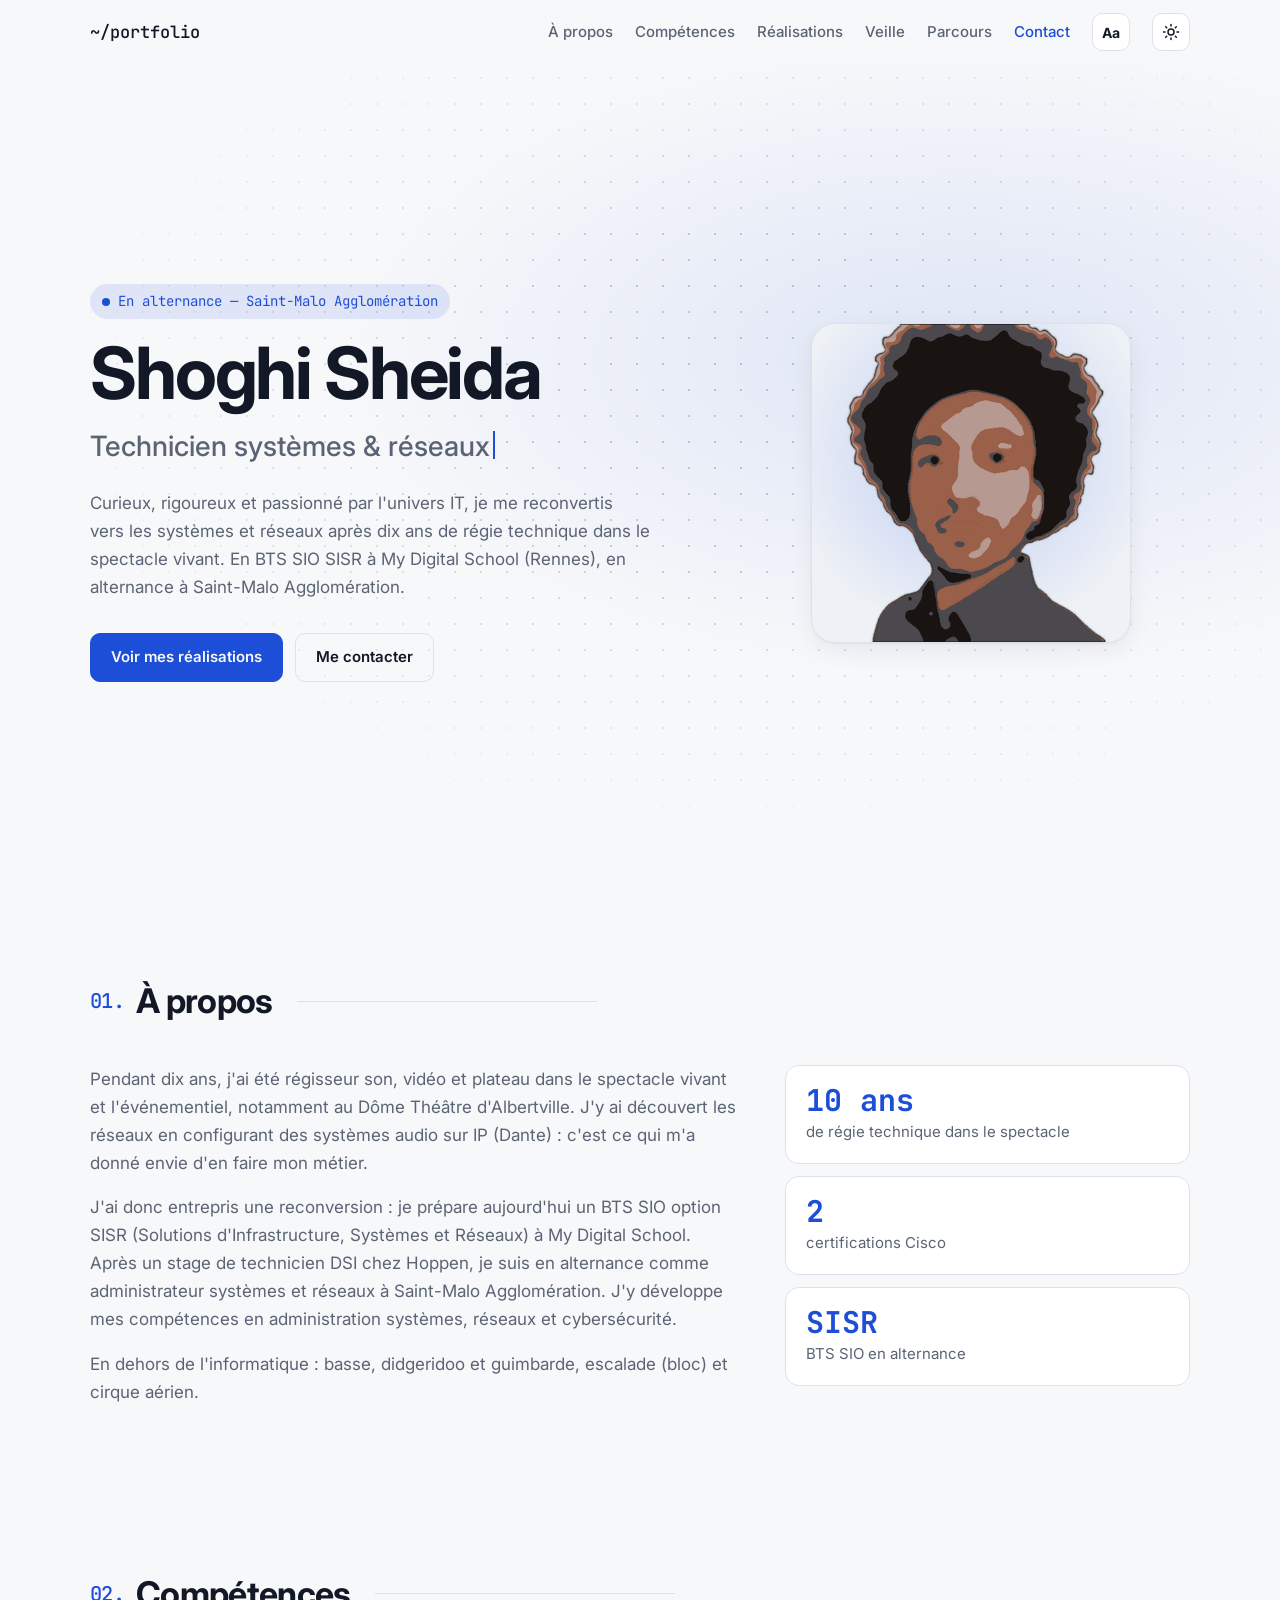
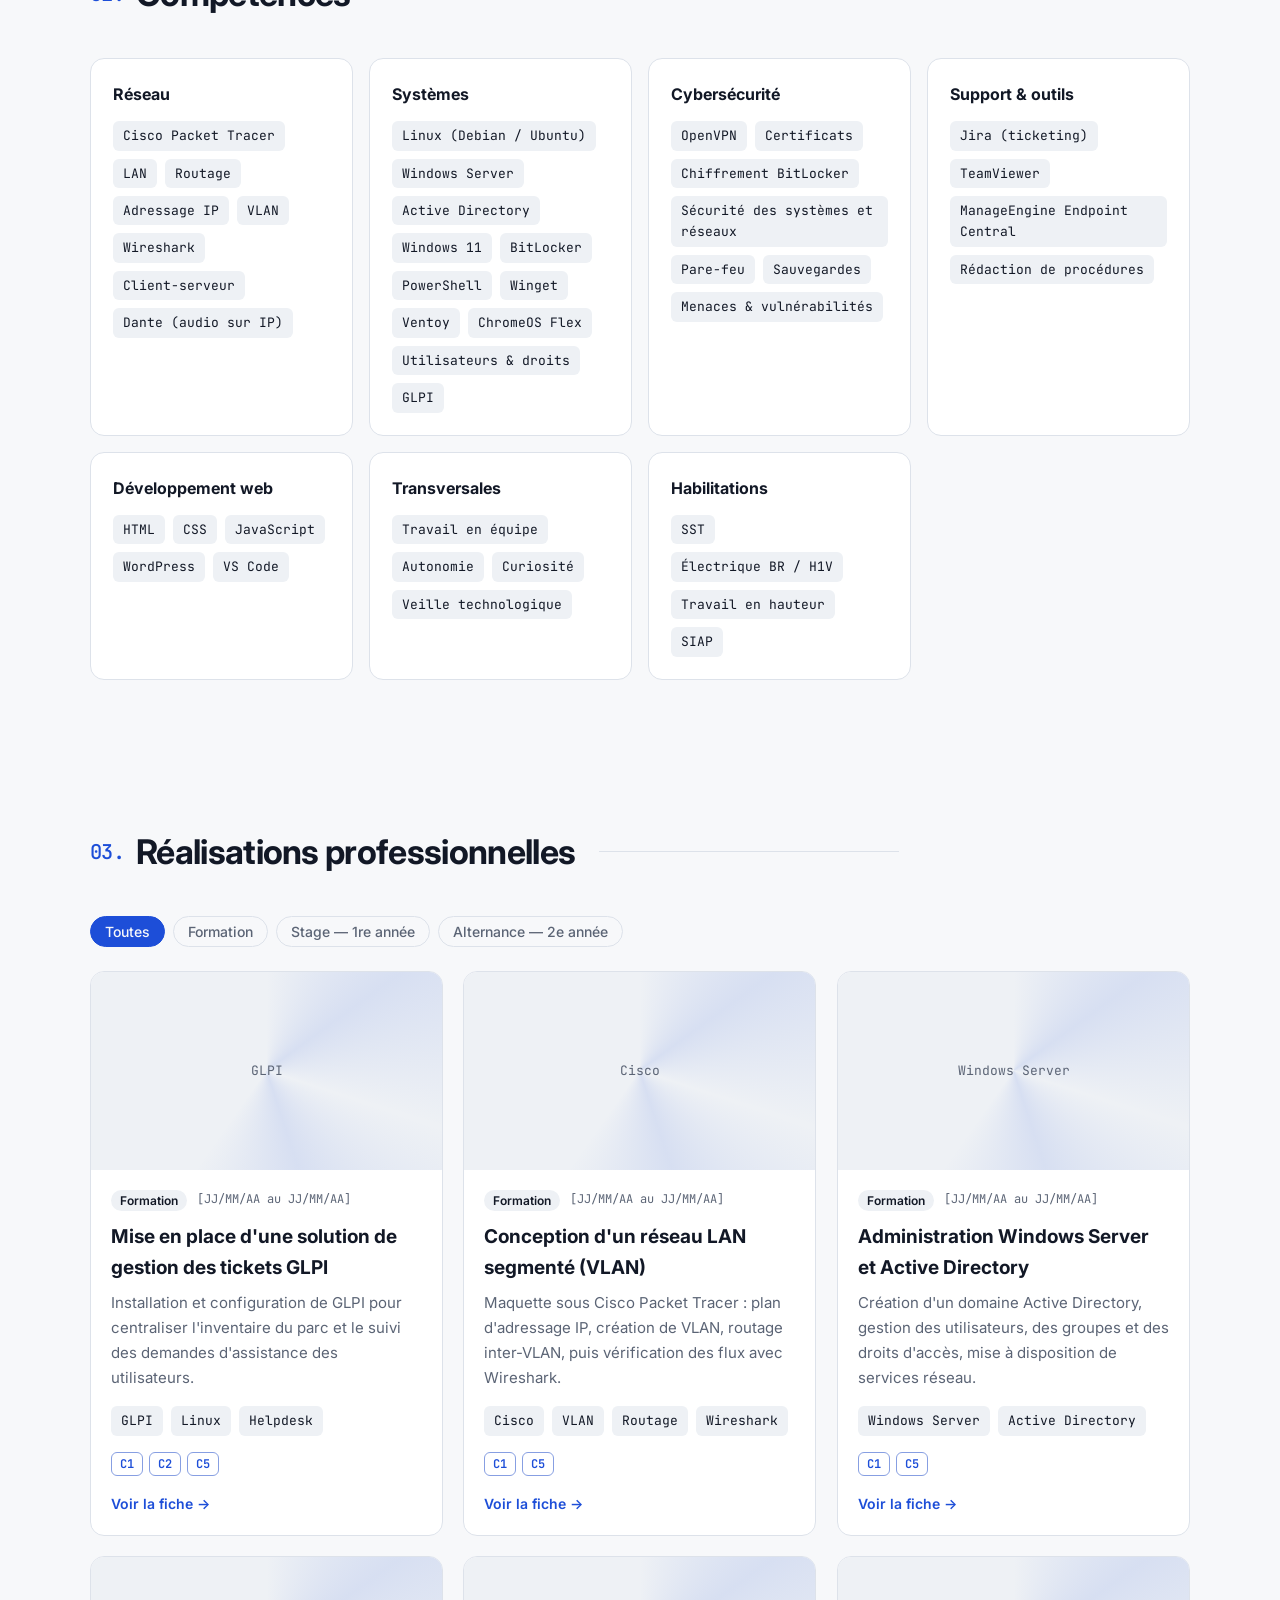
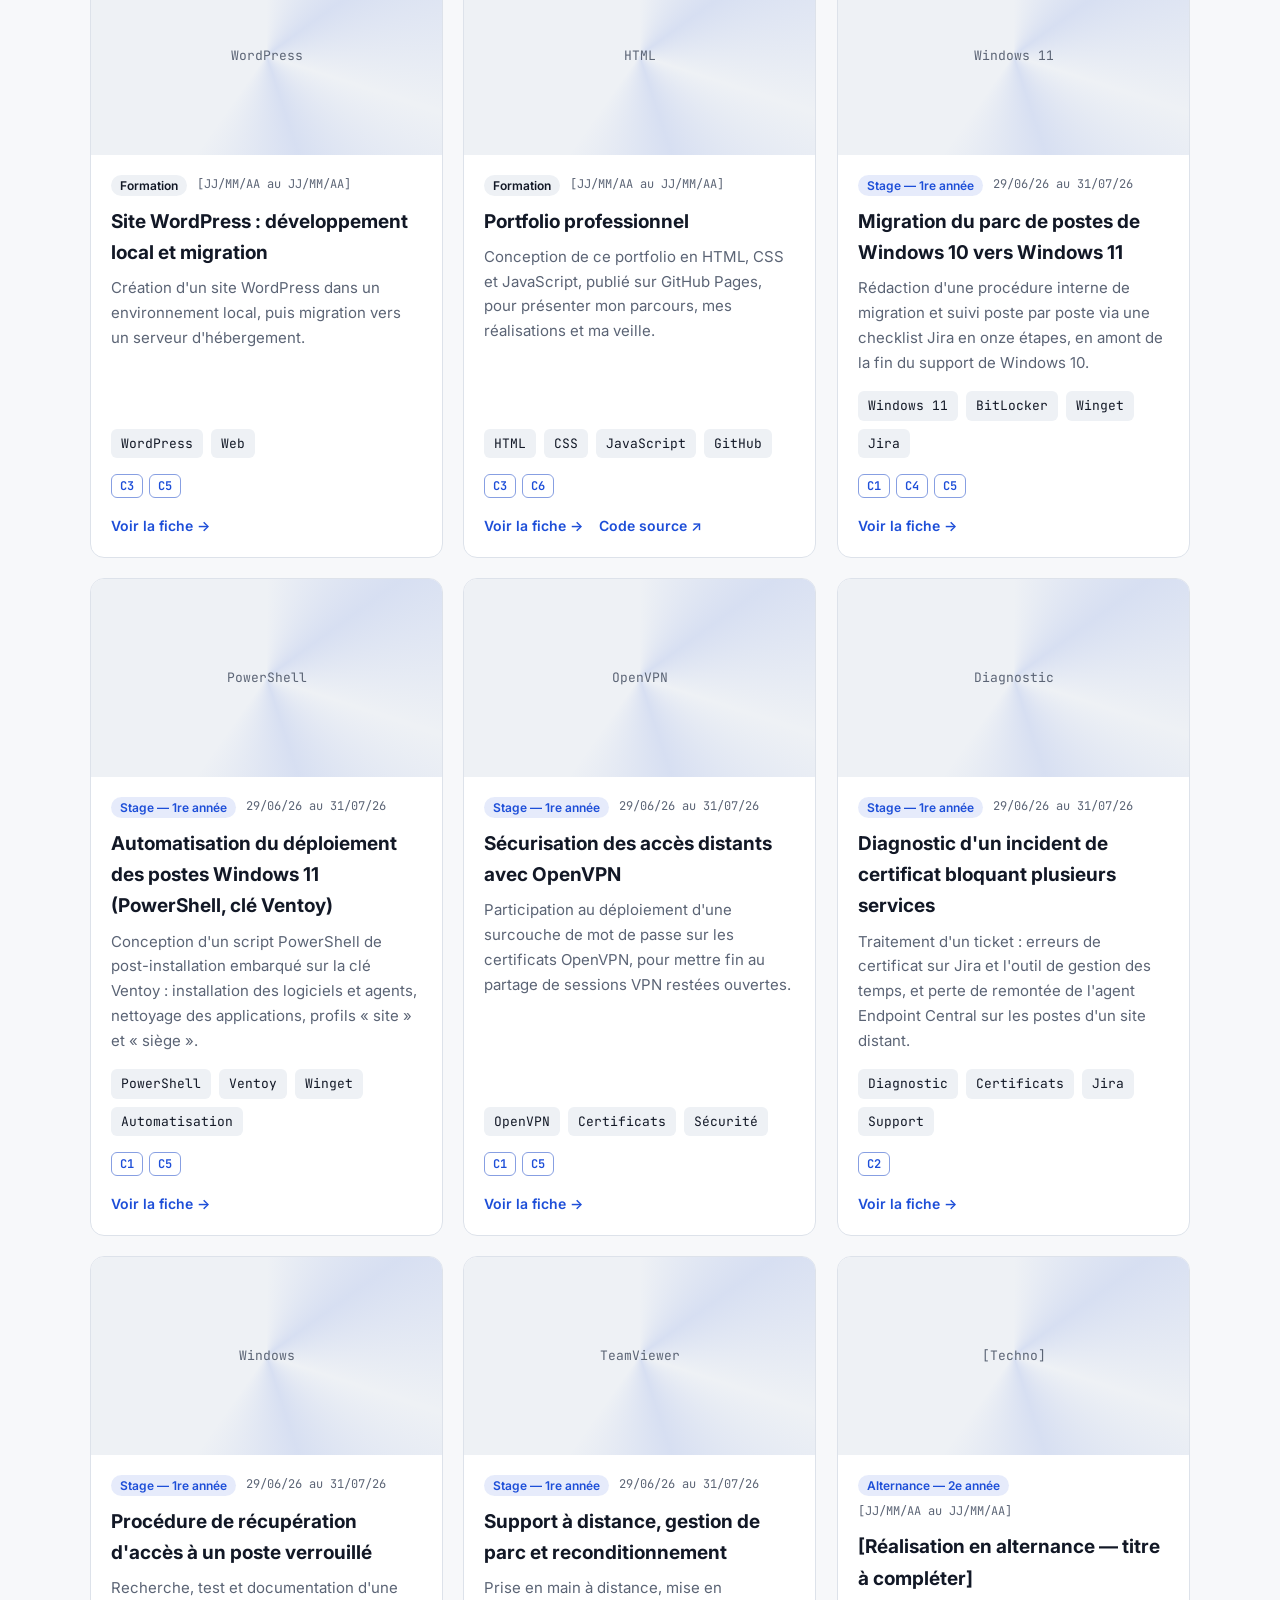
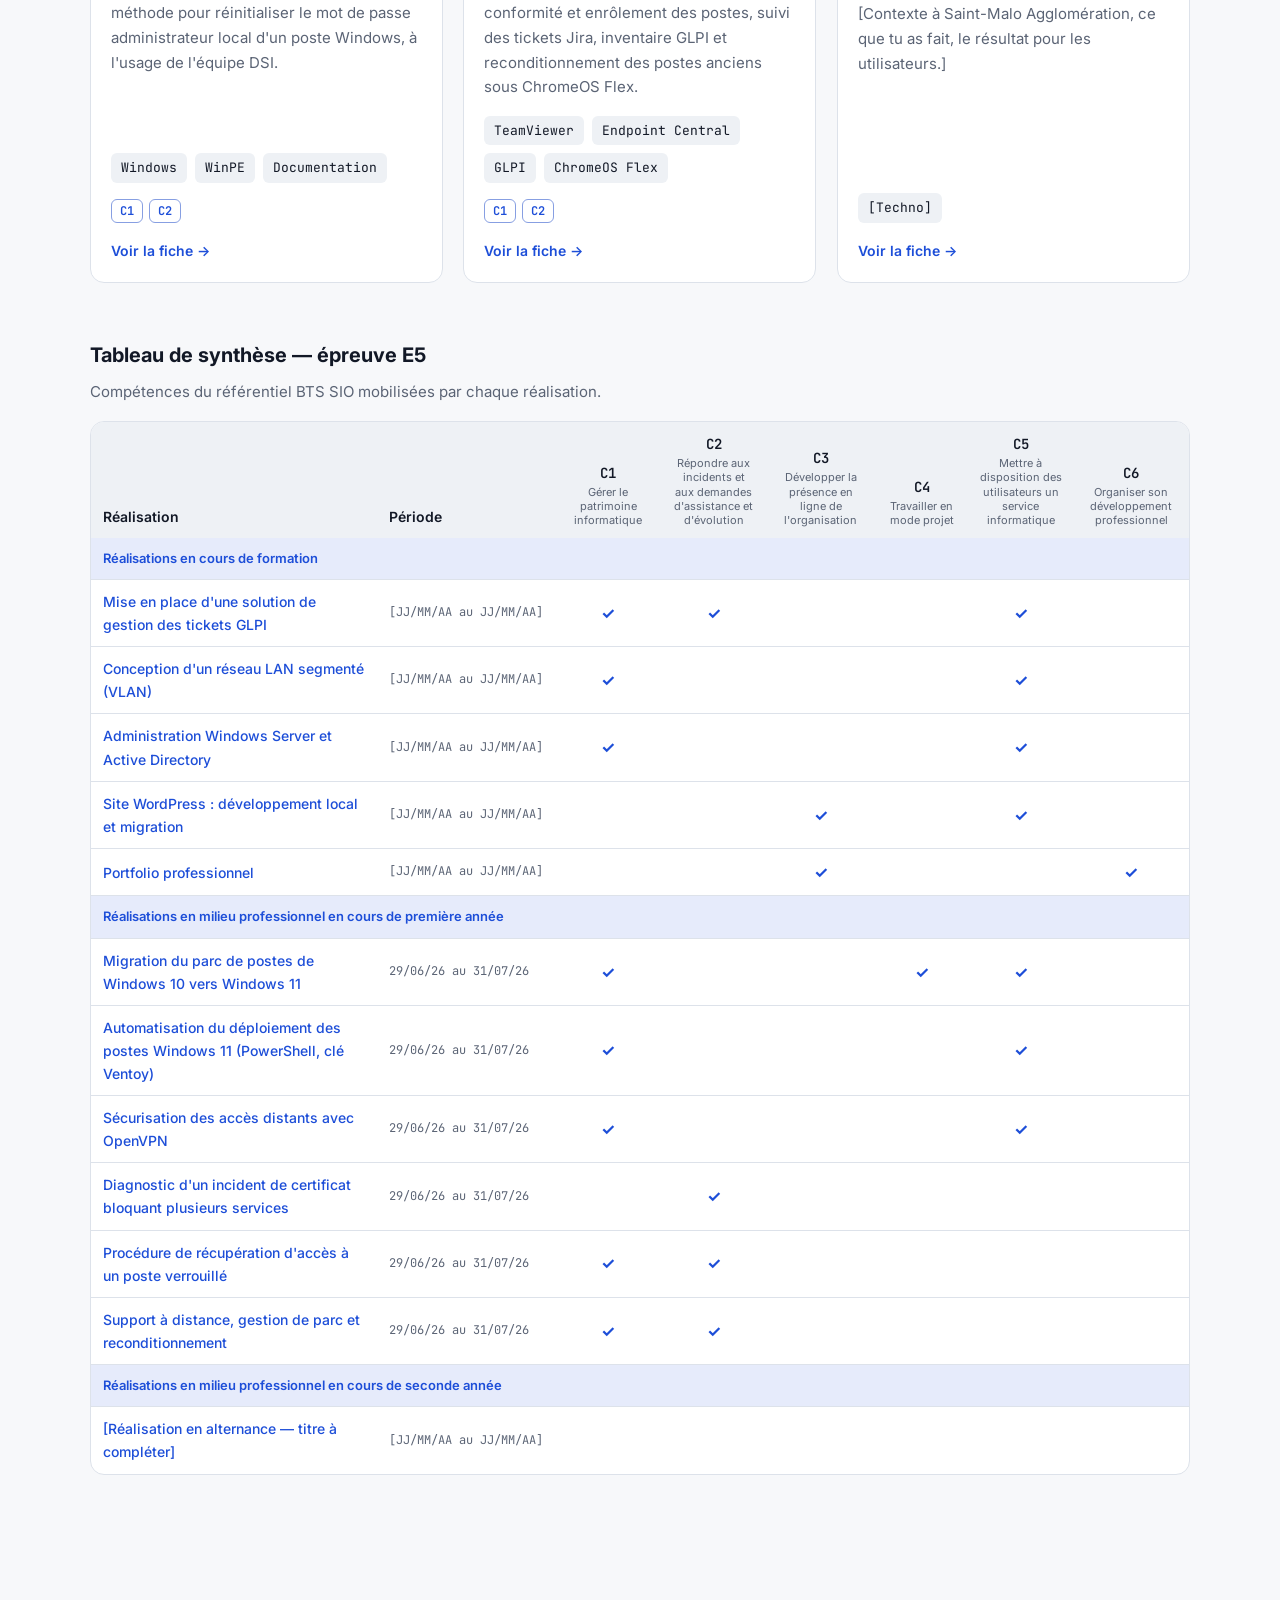
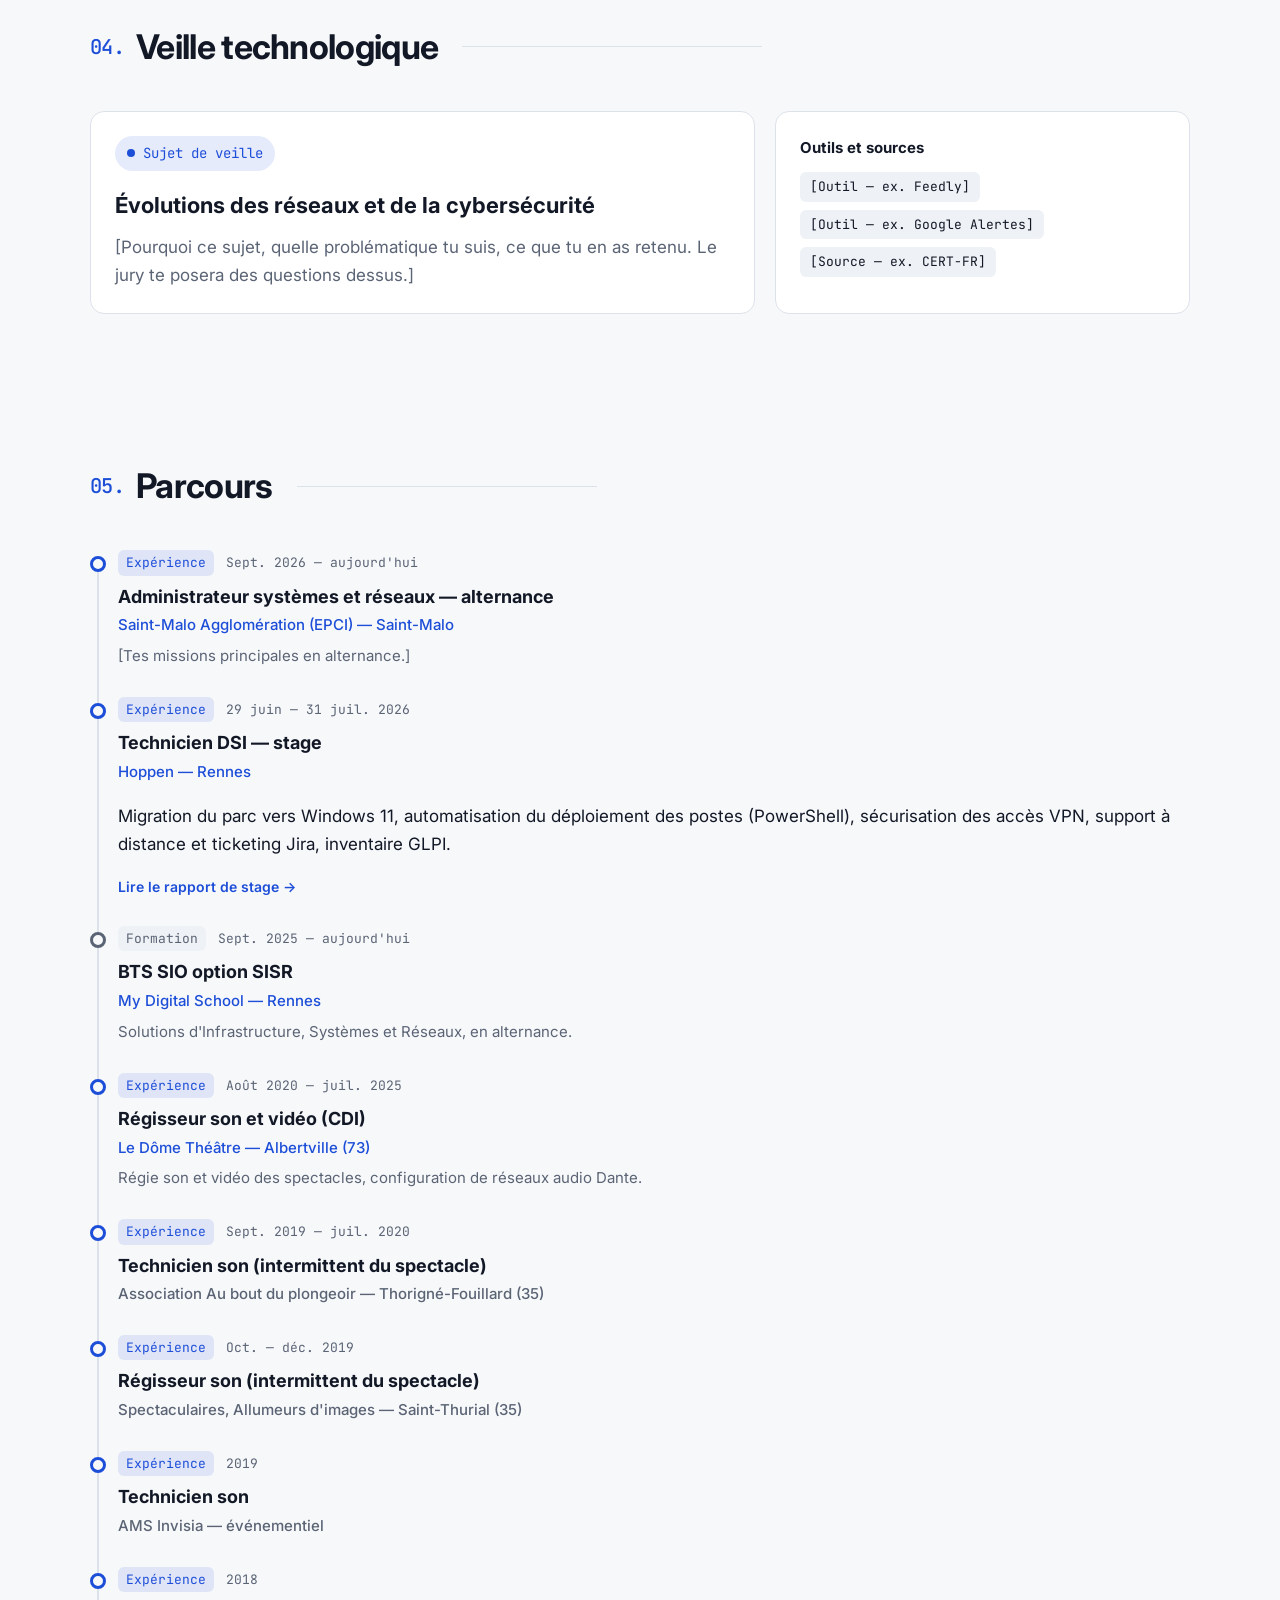
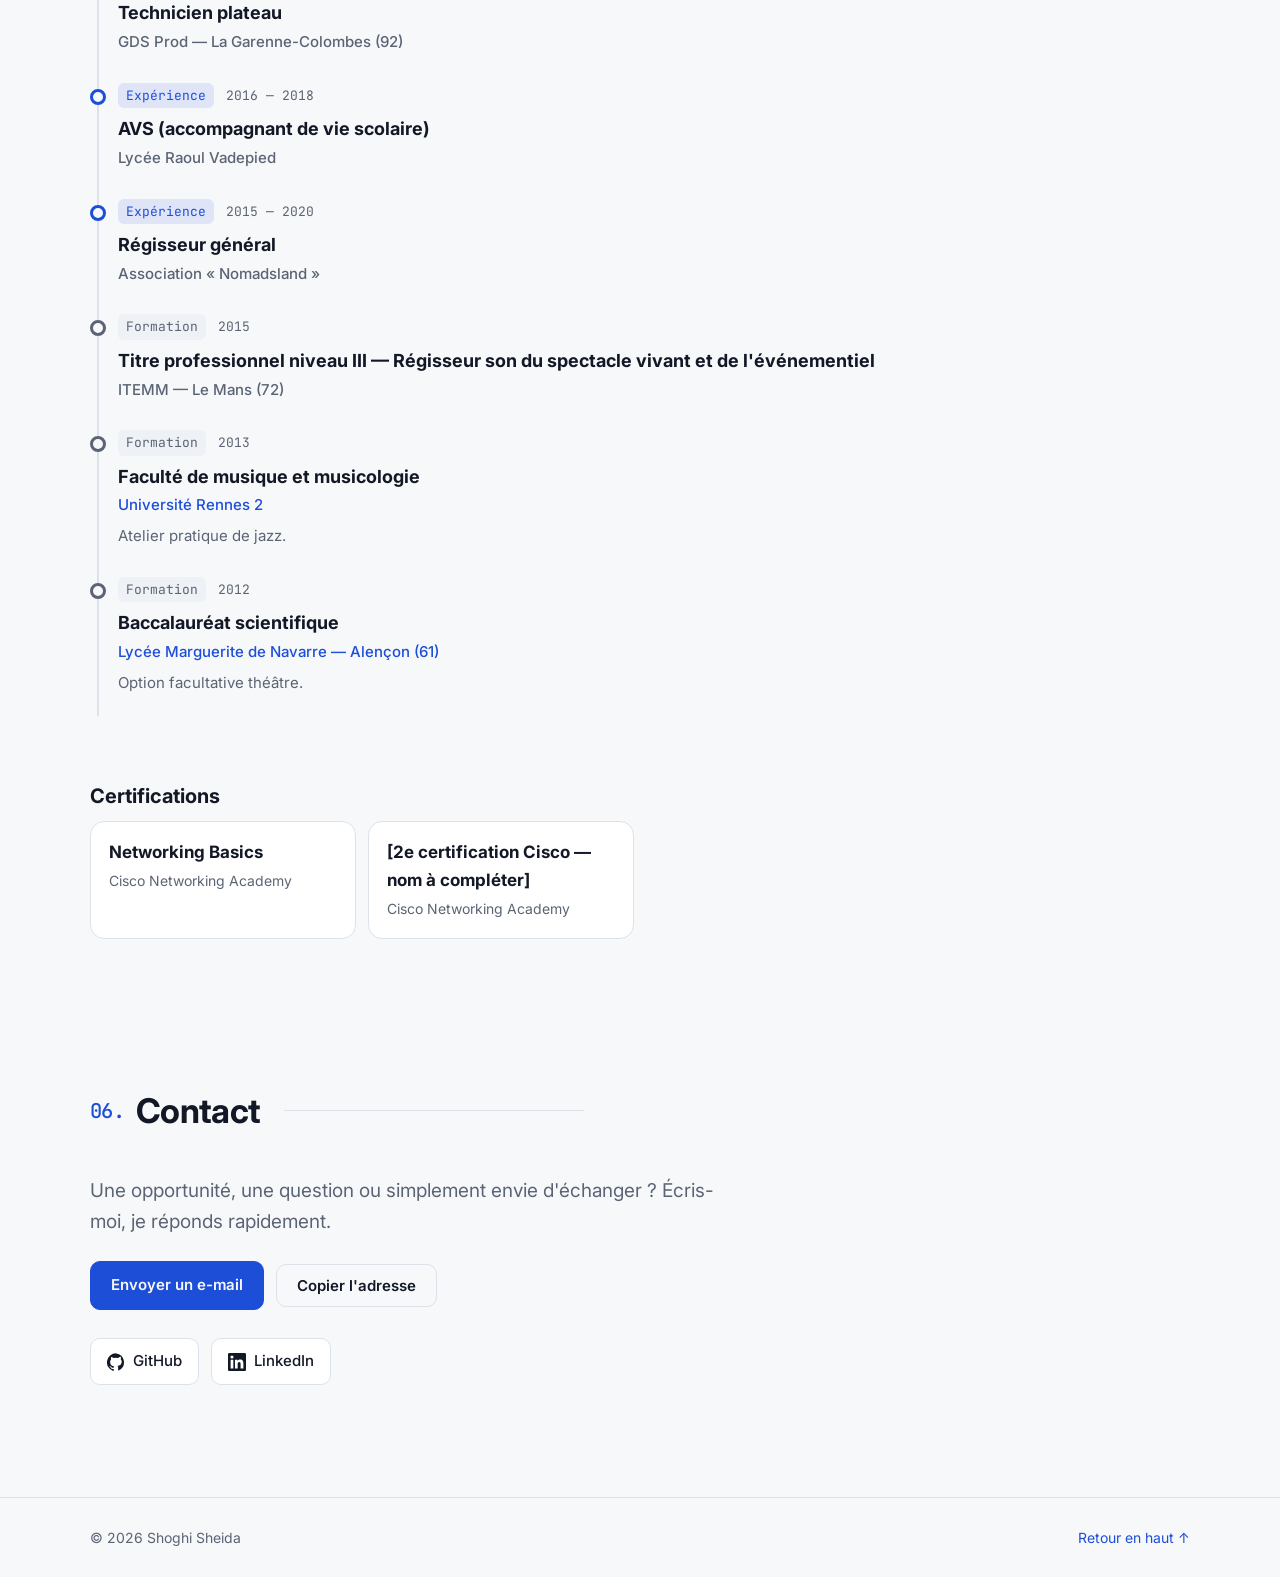
==== commit 4a60e7f9: "Rend l'apparence configurable : palettes, fonds, portraits, polices - 4 palettes (bleu réseau, ambre" ====
--- a/index.html
+++ b/index.html
@@ -7,14 +7,35 @@
   <meta name="description" content="Portfolio — projets, compétences et parcours." />
   <link rel="preconnect" href="https://fonts.googleapis.com" />
   <link rel="preconnect" href="https://fonts.gstatic.com" crossorigin />
-  <link href="https://fonts.googleapis.com/css2?family=Inter:wght@400;500;600;700&family=JetBrains+Mono:wght@400;500&display=swap" rel="stylesheet" />
+  <link href="https://fonts.googleapis.com/css2?family=Inter:wght@400;500;600;700&family=Atkinson+Hyperlegible:wght@400;700&family=Lexend:wght@400;500;600;700&family=JetBrains+Mono:wght@400;500&display=swap" rel="stylesheet" />
   <link rel="stylesheet" href="style.css" />
+  <script src="content.js"></script>
   <script>
-    // Applique le thème avant le rendu pour éviter un flash
-    try {
-      const t = localStorage.getItem("theme");
-      if (t) document.documentElement.dataset.theme = t;
-    } catch (e) {}
+    // Applique le thème, la palette et le fond avant le rendu (évite un flash).
+    // Aperçu : ?palette=bleu|ambre|violet|rouge  &fond=grille|degrade|reseau|ondes|particules|aucun
+    //          &avatar=illustration|pochoir|crayon|photo  &theme=light|dark
+    (function () {
+      const r = document.documentElement;
+      const a = (window.PORTFOLIO && window.PORTFOLIO.apparence) || {};
+      const q = new URLSearchParams(location.search);
+      const pick = (k, def) => {
+        let v = q.get(k);
+        try {
+          if (v) sessionStorage.setItem("apercu-" + k, v);
+          else v = sessionStorage.getItem("apercu-" + k);
+        } catch (e) {}
+        return v || def;
+      };
+      r.dataset.palette = pick("palette", a.palette || "bleu");
+      r.dataset.fond = pick("fond", a.fond || "grille");
+      r.dataset.avatar = pick("avatar", a.avatar || "photo");
+      r.dataset.police = pick("police", a.police || "inter");
+      try { if (localStorage.getItem("dys") === "1") r.dataset.dys = "1"; } catch (e) {}
+      try {
+        const t = q.get("theme") || localStorage.getItem("theme");
+        if (t) r.dataset.theme = t;
+      } catch (e) {}
+    })();
   </script>
 </head>
 <body>
@@ -33,6 +54,7 @@
         <a href="#veille">Veille</a>
         <a href="#parcours">Parcours</a>
         <a href="#contact">Contact</a>
+        <button class="theme-btn dys-btn" id="dysBtn" type="button" aria-pressed="false" title="Police adaptée à la dyslexie (OpenDyslexic)">Aa</button>
         <button class="theme-btn" id="themeBtn" aria-label="Changer de thème" title="Changer de thème">
           <svg class="i-sun" viewBox="0 0 24 24" aria-hidden="true"><circle cx="12" cy="12" r="4"/><path d="M12 2v2M12 20v2M4.9 4.9l1.4 1.4M17.7 17.7l1.4 1.4M2 12h2M20 12h2M4.9 19.1l1.4-1.4M17.7 6.3l1.4-1.4"/></svg>
           <svg class="i-moon" viewBox="0 0 24 24" aria-hidden="true"><path d="M21 12.8A9 9 0 1 1 11.2 3a7 7 0 0 0 9.8 9.8z"/></svg>
@@ -136,7 +158,6 @@
     </div>
   </footer>
 
-  <script src="content.js"></script>
   <script src="common.js"></script>
   <script src="script.js"></script>
 </body>
--- a/style.css
+++ b/style.css
@@ -1,12 +1,16 @@
 :root {
+  /* Palette par défaut (remplacée par data-palette, voir plus bas) */
+  --acc-l: #1d4ed8;   --acc-d: #60a5fa;
+  --bg-d: #0b1120;    --surface-d: #111a2e;  --surface2-d: #18233a;  --border-d: #26334d;
+
   --bg: #f7f8fa;
   --surface: #ffffff;
   --surface-2: #eef1f5;
   --text: #121826;
   --muted: #5b6475;
   --border: #dde2ea;
-  --accent: #0a7d5a;
-  --accent-soft: rgba(10, 125, 90, 0.1);
+  --accent: var(--acc-l);
+  --accent-soft: color-mix(in srgb, var(--accent) 11%, transparent);
   --shadow: 0 1px 2px rgba(16, 24, 40, 0.05), 0 8px 24px rgba(16, 24, 40, 0.06);
   --radius: 14px;
   --font: "Inter", system-ui, -apple-system, "Segoe UI", sans-serif;
@@ -14,32 +18,47 @@
   color-scheme: light;
 }
 
+/* ---------- Palettes ---------- */
+:root[data-palette="bleu"]   { --acc-l: #1d4ed8; --acc-d: #60a5fa; --bg-d: #0b1120; --surface-d: #111a2e; --surface2-d: #18233a; --border-d: #26334d; }
+:root[data-palette="ambre"]  { --acc-l: #b45309; --acc-d: #f5a524; --bg-d: #0f0e0c; --surface-d: #181614; --surface2-d: #221f1b; --border-d: #36312a; }
+:root[data-palette="violet"] { --acc-l: #6d28d9; --acc-d: #a78bfa; --bg-d: #0d0b14; --surface-d: #15121f; --surface2-d: #1e1a2b; --border-d: #2f2943; }
+:root[data-palette="rouge"]  { --acc-l: #c81e1e; --acc-d: #f87171; --bg-d: #0c0c0d; --surface-d: #151517; --surface2-d: #1d1d20; --border-d: #2d2d31; }
+
 @media (prefers-color-scheme: dark) {
   :root:not([data-theme="light"]) {
-    --bg: #0b0f14;
-    --surface: #121821;
-    --surface-2: #19212c;
-    --text: #e6edf3;
-    --muted: #93a1b3;
-    --border: #243040;
-    --accent: #3ddc97;
-    --accent-soft: rgba(61, 220, 151, 0.12);
+    --bg: var(--bg-d);
+    --surface: var(--surface-d);
+    --surface-2: var(--surface2-d);
+    --text: #e8ecf2;
+    --muted: #9aa4b2;
+    --border: var(--border-d);
+    --accent: var(--acc-d);
+    --accent-soft: color-mix(in srgb, var(--accent) 14%, transparent);
     --shadow: 0 1px 2px rgba(0, 0, 0, 0.3), 0 8px 24px rgba(0, 0, 0, 0.25);
     color-scheme: dark;
   }
 }
 :root[data-theme="dark"] {
-  --bg: #0b0f14;
-  --surface: #121821;
-  --surface-2: #19212c;
-  --text: #e6edf3;
-  --muted: #93a1b3;
-  --border: #243040;
-  --accent: #3ddc97;
-  --accent-soft: rgba(61, 220, 151, 0.12);
+  --bg: var(--bg-d);
+  --surface: var(--surface-d);
+  --surface-2: var(--surface2-d);
+  --text: #e8ecf2;
+  --muted: #9aa4b2;
+  --border: var(--border-d);
+  --accent: var(--acc-d);
+  --accent-soft: color-mix(in srgb, var(--accent) 14%, transparent);
   --shadow: 0 1px 2px rgba(0, 0, 0, 0.3), 0 8px 24px rgba(0, 0, 0, 0.25);
   color-scheme: dark;
 }
+
+/* ---------- Polices ---------- */
+@font-face { font-family: "OpenDyslexic"; src: url("assets/fonts/opendyslexic-latin-400-normal.woff2") format("woff2"); font-weight: 400; font-display: swap; }
+@font-face { font-family: "OpenDyslexic"; src: url("assets/fonts/opendyslexic-latin-700-normal.woff2") format("woff2"); font-weight: 500 700; font-display: swap; }
+:root[data-police="atkinson"] { --font: "Atkinson Hyperlegible", system-ui, sans-serif; }
+:root[data-police="lexend"] { --font: "Lexend", system-ui, sans-serif; }
+:root[data-police="opendyslexic"], :root[data-dys="1"] { --font: "OpenDyslexic", "Atkinson Hyperlegible", system-ui, sans-serif; --mono: "OpenDyslexic", ui-monospace, monospace; }
+:root[data-dys="1"] body, :root[data-police="opendyslexic"] body { line-height: 1.8; }
+:root[data-dys="1"] .hero h1, :root[data-police="opendyslexic"] .hero h1 { font-size: clamp(34px, 6vw, 60px); letter-spacing: 0; }
 
 *, *::before, *::after { box-sizing: border-box; }
 [hidden] { display: none !important; }
@@ -406,3 +425,79 @@
   .fiche__pager { grid-template-columns: 1fr; }
   .fiche__pager a:last-child { text-align: left; }
 }
+
+.tl-item p.tl-link { margin-top: 6px; font-size: 14px; font-weight: 600; }
+
+/* ---------- Rapport de stage ---------- */
+.report-page { padding-block: 32px 72px; }
+.report-cover { padding: 32px; margin-bottom: 40px; background: var(--surface); border: 1px solid var(--border); border-radius: var(--radius); }
+.report-cover h1 { font-size: clamp(32px, 6vw, 52px); margin: 0 0 6px; letter-spacing: -0.02em; line-height: 1.1; }
+.report-cover__org { font-size: 18px; color: var(--muted); margin: 0 0 20px; }
+.report-meta { display: grid; grid-template-columns: repeat(auto-fit, minmax(200px, 1fr)); gap: 12px 24px; margin: 0 0 20px; }
+.report-meta dt { font: 500 12px var(--mono); color: var(--accent); text-transform: uppercase; letter-spacing: 0.04em; }
+.report-meta dd { margin: 2px 0 0; font-weight: 500; }
+.report-note { font-size: 14px; color: var(--muted); border-left: 3px solid var(--accent); padding-left: 12px; margin: 0 0 16px; }
+.report-layout { display: grid; grid-template-columns: 240px minmax(0, 1fr); gap: 48px; align-items: start; }
+.report-toc { position: sticky; top: 84px; max-height: calc(100vh - 100px); overflow: auto; font-size: 14px; }
+.report-toc__title { font-weight: 600; margin: 0 0 10px; }
+.report-toc ol { list-style: none; margin: 0; padding: 0; display: grid; gap: 2px; }
+.report-toc li.sub { padding-left: 14px; font-size: 13px; }
+.report-toc a { display: block; padding: 4px 8px; border-radius: 6px; color: var(--muted); border-left: 2px solid transparent; }
+.report-toc a:hover { color: var(--text); text-decoration: none; background: var(--surface-2); }
+.report-toc a.active { color: var(--accent); border-left-color: var(--accent); background: var(--accent-soft); }
+.report { max-width: 760px; }
+.report h2 { font-size: 26px; margin: 48px 0 14px; letter-spacing: -0.01em; padding-top: 8px; border-top: 1px solid var(--border); }
+.report h2:first-child { margin-top: 0; border-top: 0; padding-top: 0; }
+.report h3 { font-size: 19px; margin: 32px 0 10px; }
+.report p, .report li { color: var(--muted); }
+.report p { margin: 0 0 14px; }
+.report ul { margin: 0 0 16px; padding-left: 22px; }
+.report li { margin-bottom: 6px; }
+.report strong { color: var(--text); }
+.report-link { font-size: 14px; font-weight: 600; margin-top: -4px !important; }
+@media (max-width: 900px) {
+  .report-layout { grid-template-columns: 1fr; gap: 24px; }
+  .report-toc { position: static; max-height: none; background: var(--surface); border: 1px solid var(--border); border-radius: var(--radius); padding: 16px; }
+  .report-cover { padding: 22px; }
+}
+@media print {
+  .nav, .footer, .back, .report-toc, .report-cover .btn, .skip { display: none !important; }
+  body { background: #fff; color: #000; font-size: 11pt; }
+  .report-layout { display: block; }
+  .report { max-width: none; }
+  .report p, .report li { color: #222; }
+  .report-cover { border: 0; padding: 0; }
+  .report h2 { break-after: avoid; }
+}
+
+/* ---------- Fonds de l'accueil (data-fond) ---------- */
+.hero-wrap::before { content: ""; position: absolute; inset: 0; pointer-events: none; }
+:root:not([data-fond="particules"]) .hero__canvas { pointer-events: none; cursor: auto; }
+:root[data-fond="grille"] .hero-wrap { background: radial-gradient(900px 460px at 75% 35%, var(--accent-soft), transparent 70%); }
+:root[data-fond="grille"] .hero-wrap::before {
+  background-image: radial-gradient(color-mix(in srgb, var(--text) 20%, transparent) 1px, transparent 1.5px);
+  background-size: 26px 26px;
+  -webkit-mask-image: radial-gradient(ellipse 75% 70% at 60% 40%, #000 25%, transparent 80%);
+          mask-image: radial-gradient(ellipse 75% 70% at 60% 40%, #000 25%, transparent 80%);
+}
+:root[data-fond="degrade"] .hero-wrap::before {
+  inset: -20%;
+  background:
+    radial-gradient(38% 34% at 28% 32%, color-mix(in srgb, var(--accent) 24%, transparent), transparent 70%),
+    radial-gradient(34% 30% at 76% 58%, color-mix(in srgb, var(--accent) 15%, transparent), transparent 70%);
+  filter: blur(40px);
+  animation: drift 26s ease-in-out infinite alternate;
+}
+@keyframes drift { to { transform: translate3d(6%, -4%, 0) rotate(8deg) scale(1.08); } }
+@media (prefers-reduced-motion: reduce) { :root[data-fond="degrade"] .hero-wrap::before { animation: none; } }
+
+/* ---------- Styles de portrait (data-avatar) ---------- */
+:root[data-avatar="illustration"] .avatar { background: radial-gradient(circle at 50% 40%, color-mix(in srgb, var(--accent) 30%, var(--surface)), var(--surface-2) 75%); }
+:root[data-avatar="illustration"] .avatar img { object-fit: contain; object-position: bottom; }
+:root[data-avatar="pochoir"] .avatar { background: color-mix(in srgb, var(--accent) 70%, #fff); }
+:root[data-avatar="pochoir"] .avatar img { mix-blend-mode: multiply; }
+:root[data-avatar="crayon"] .avatar { background: #f6f3ec; }
+:root[data-avatar="crayon"] .avatar img { mix-blend-mode: multiply; }
+
+.dys-btn { font: 700 14px var(--font); width: auto; min-width: 38px; padding: 0 8px; }
+.dys-btn[aria-pressed="true"] { background: var(--accent); border-color: var(--accent); color: var(--bg); }
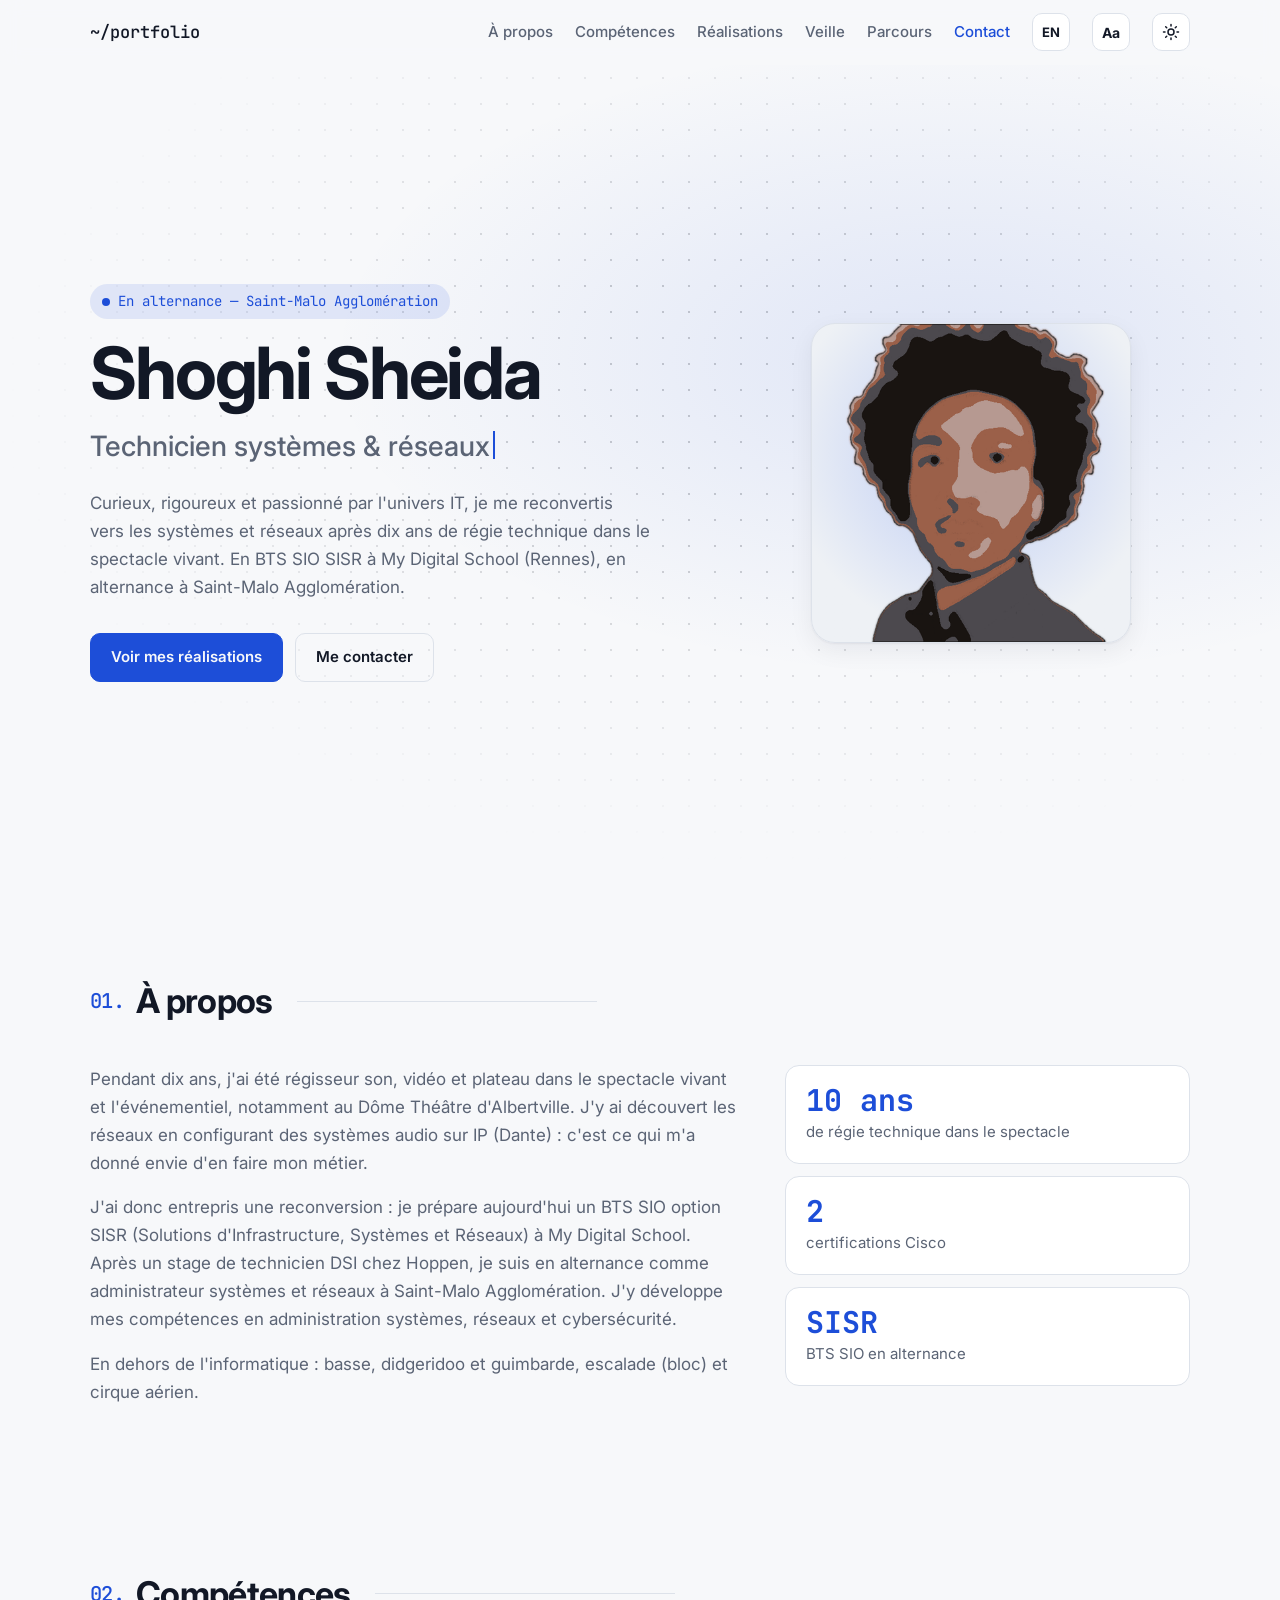
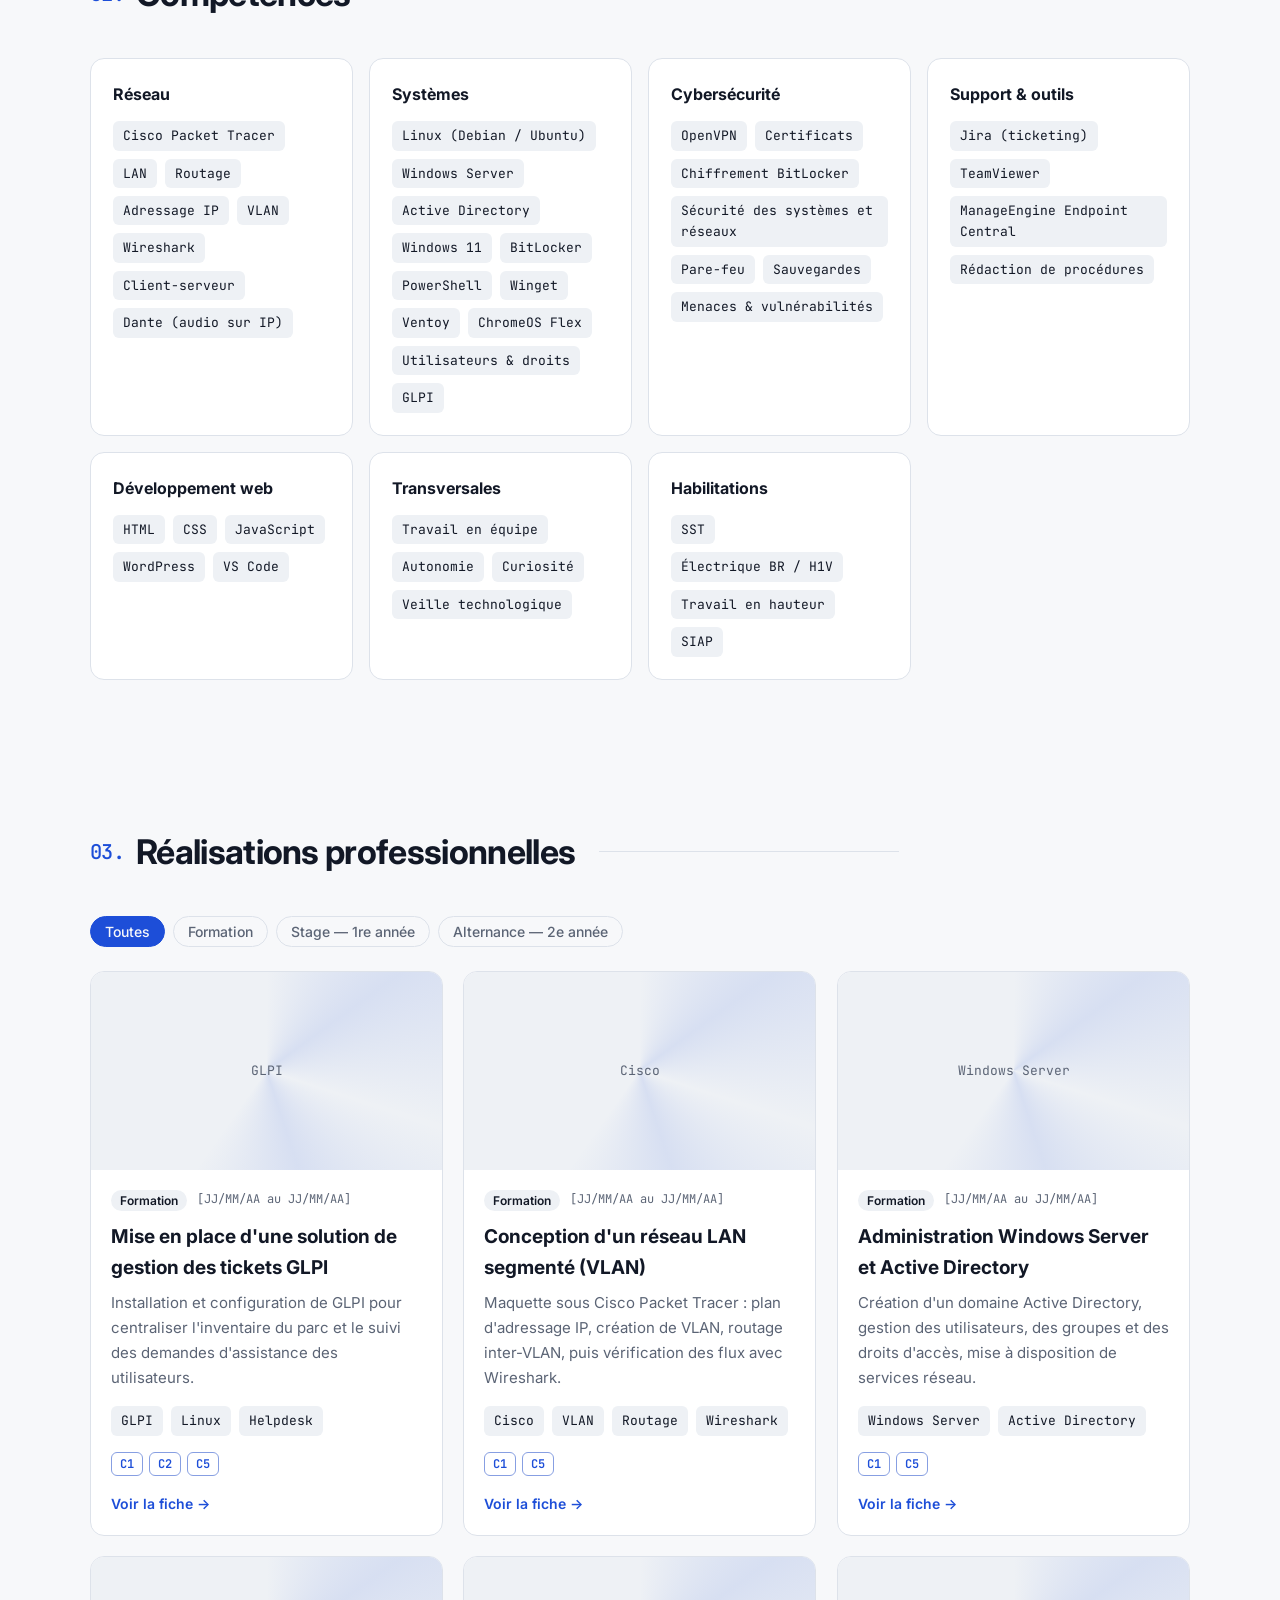
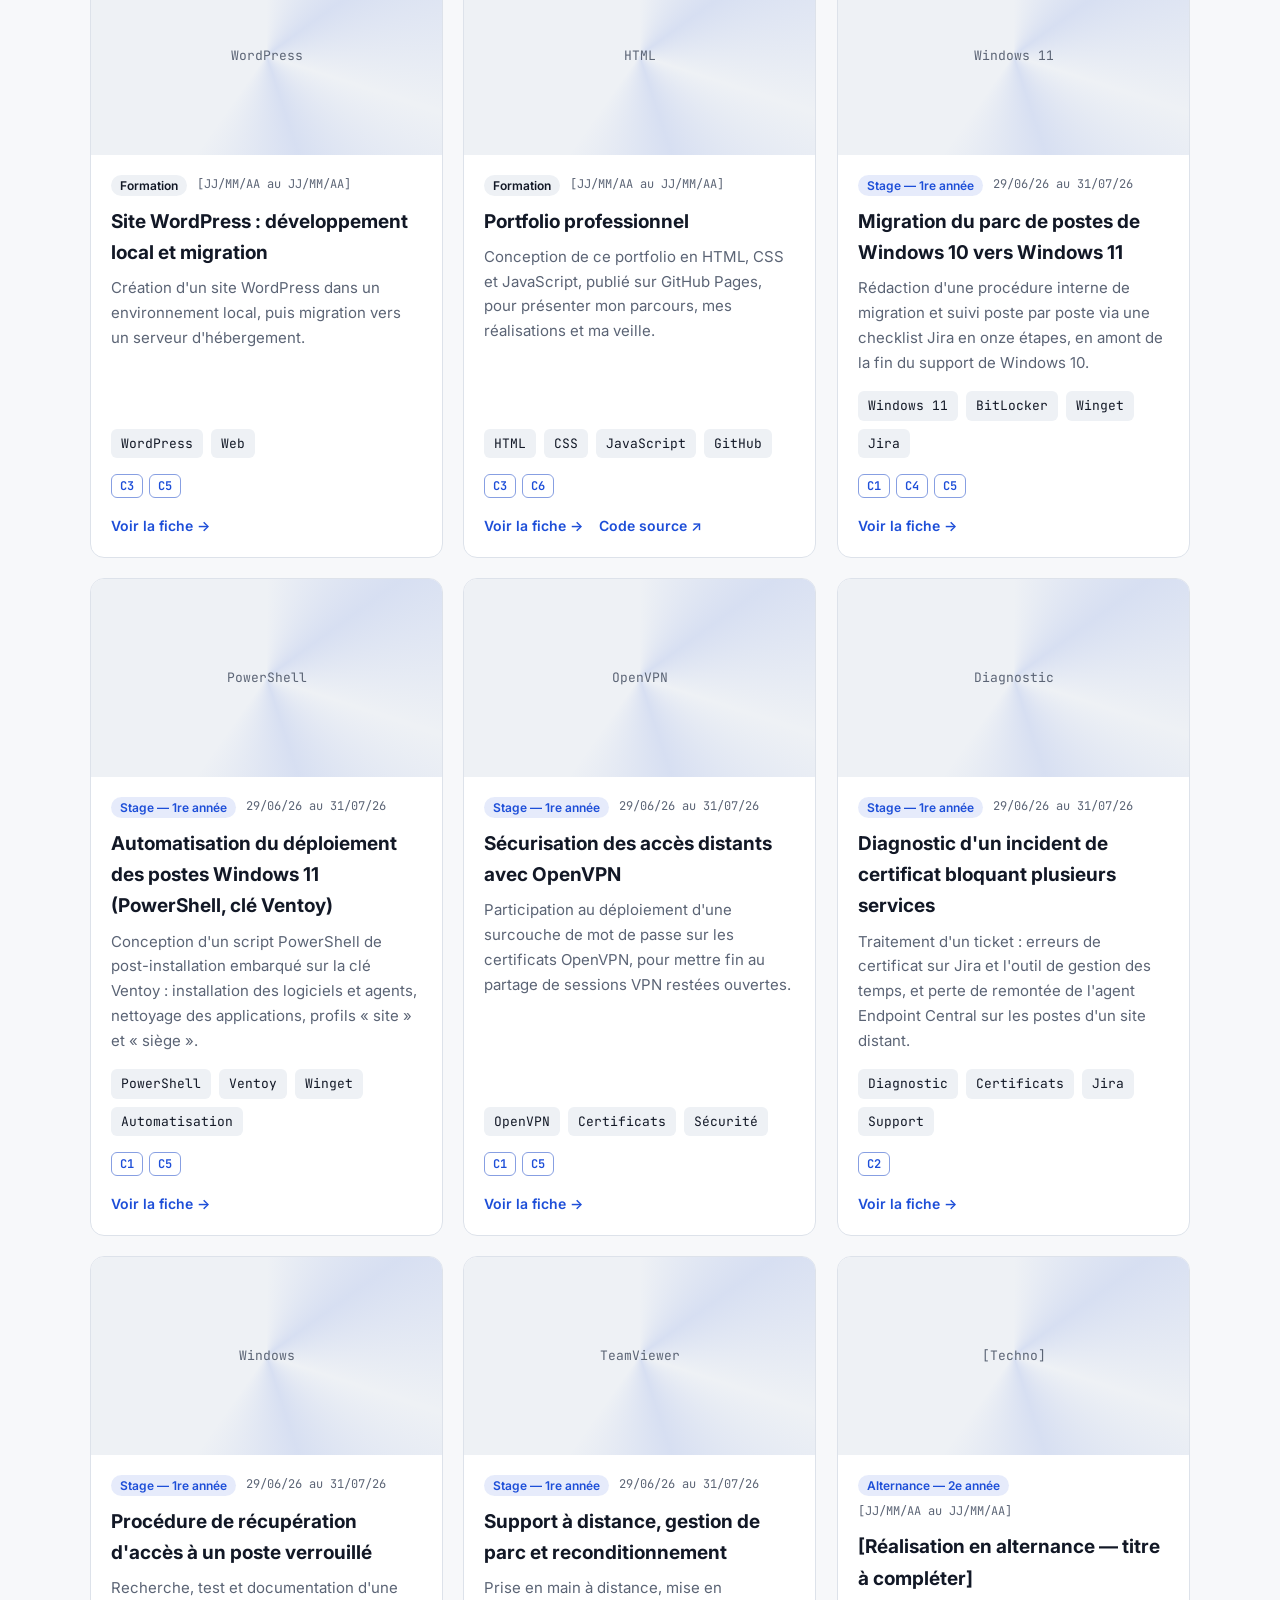
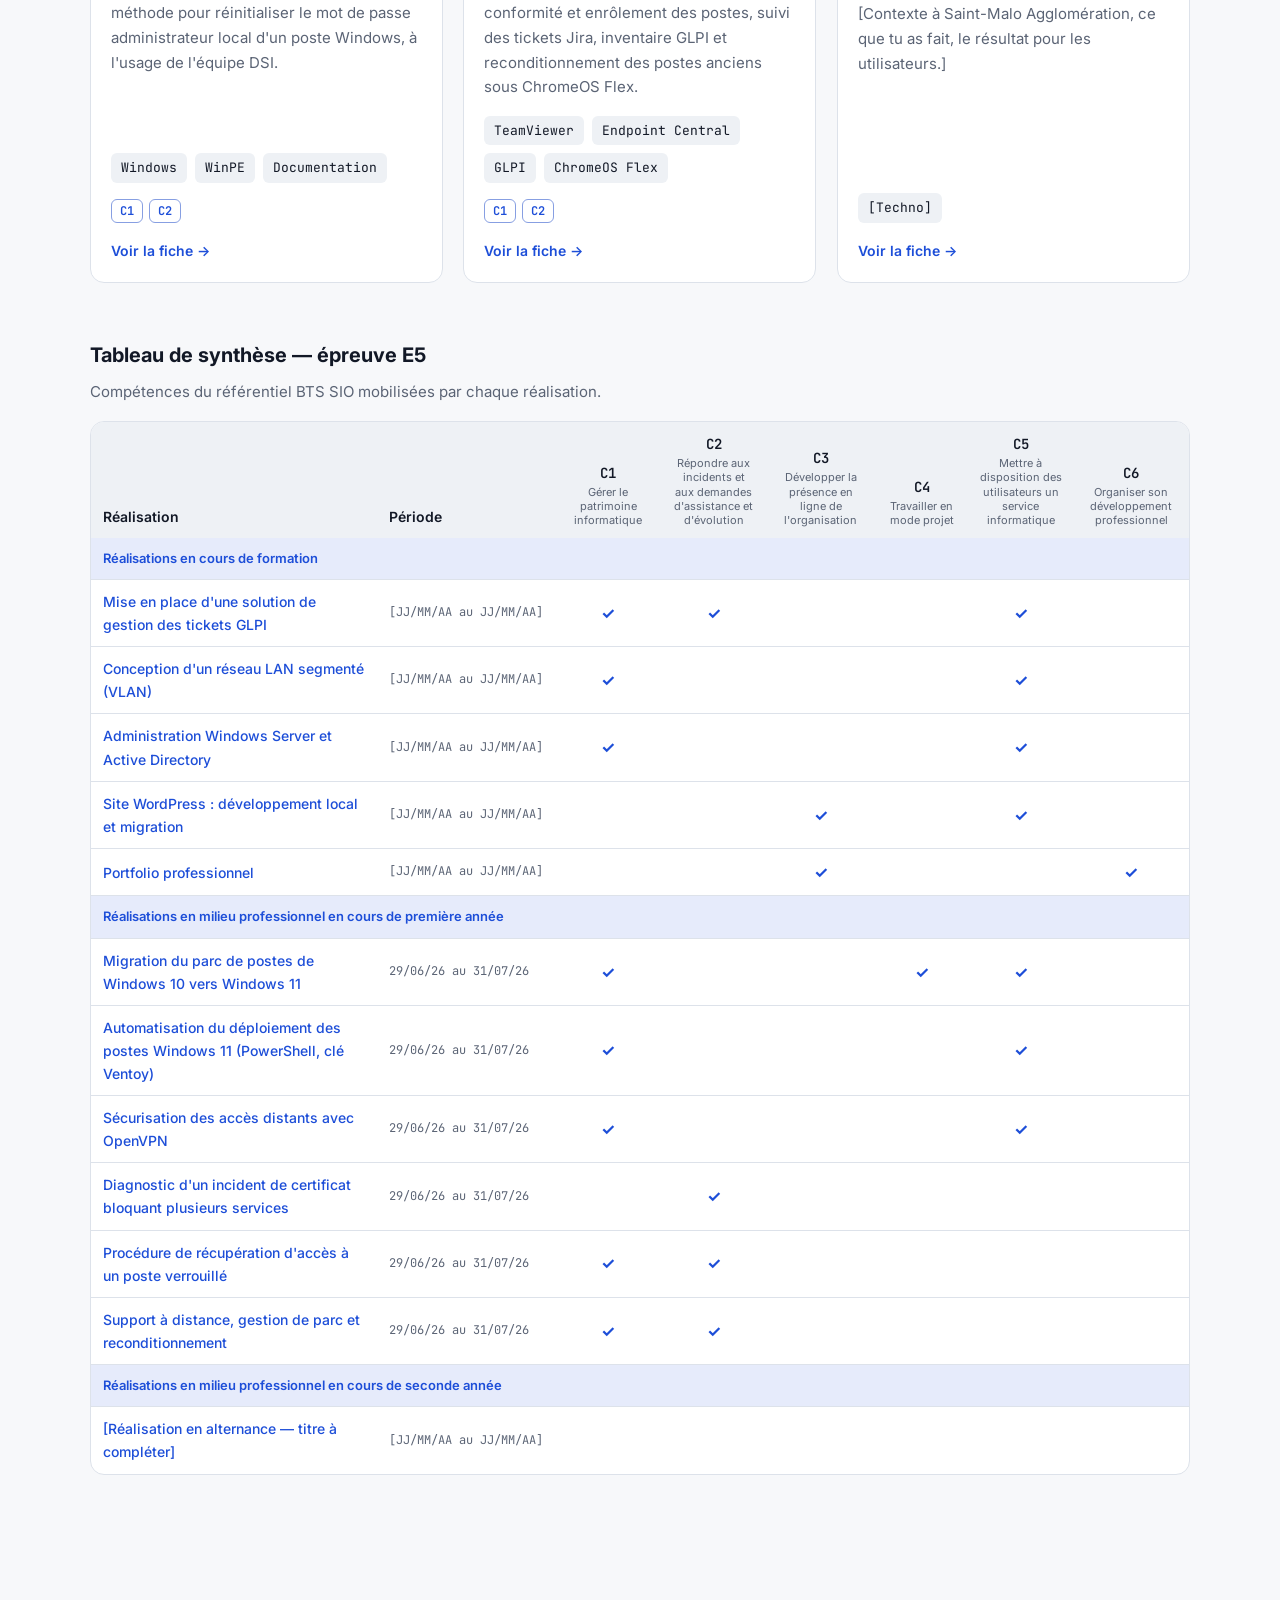
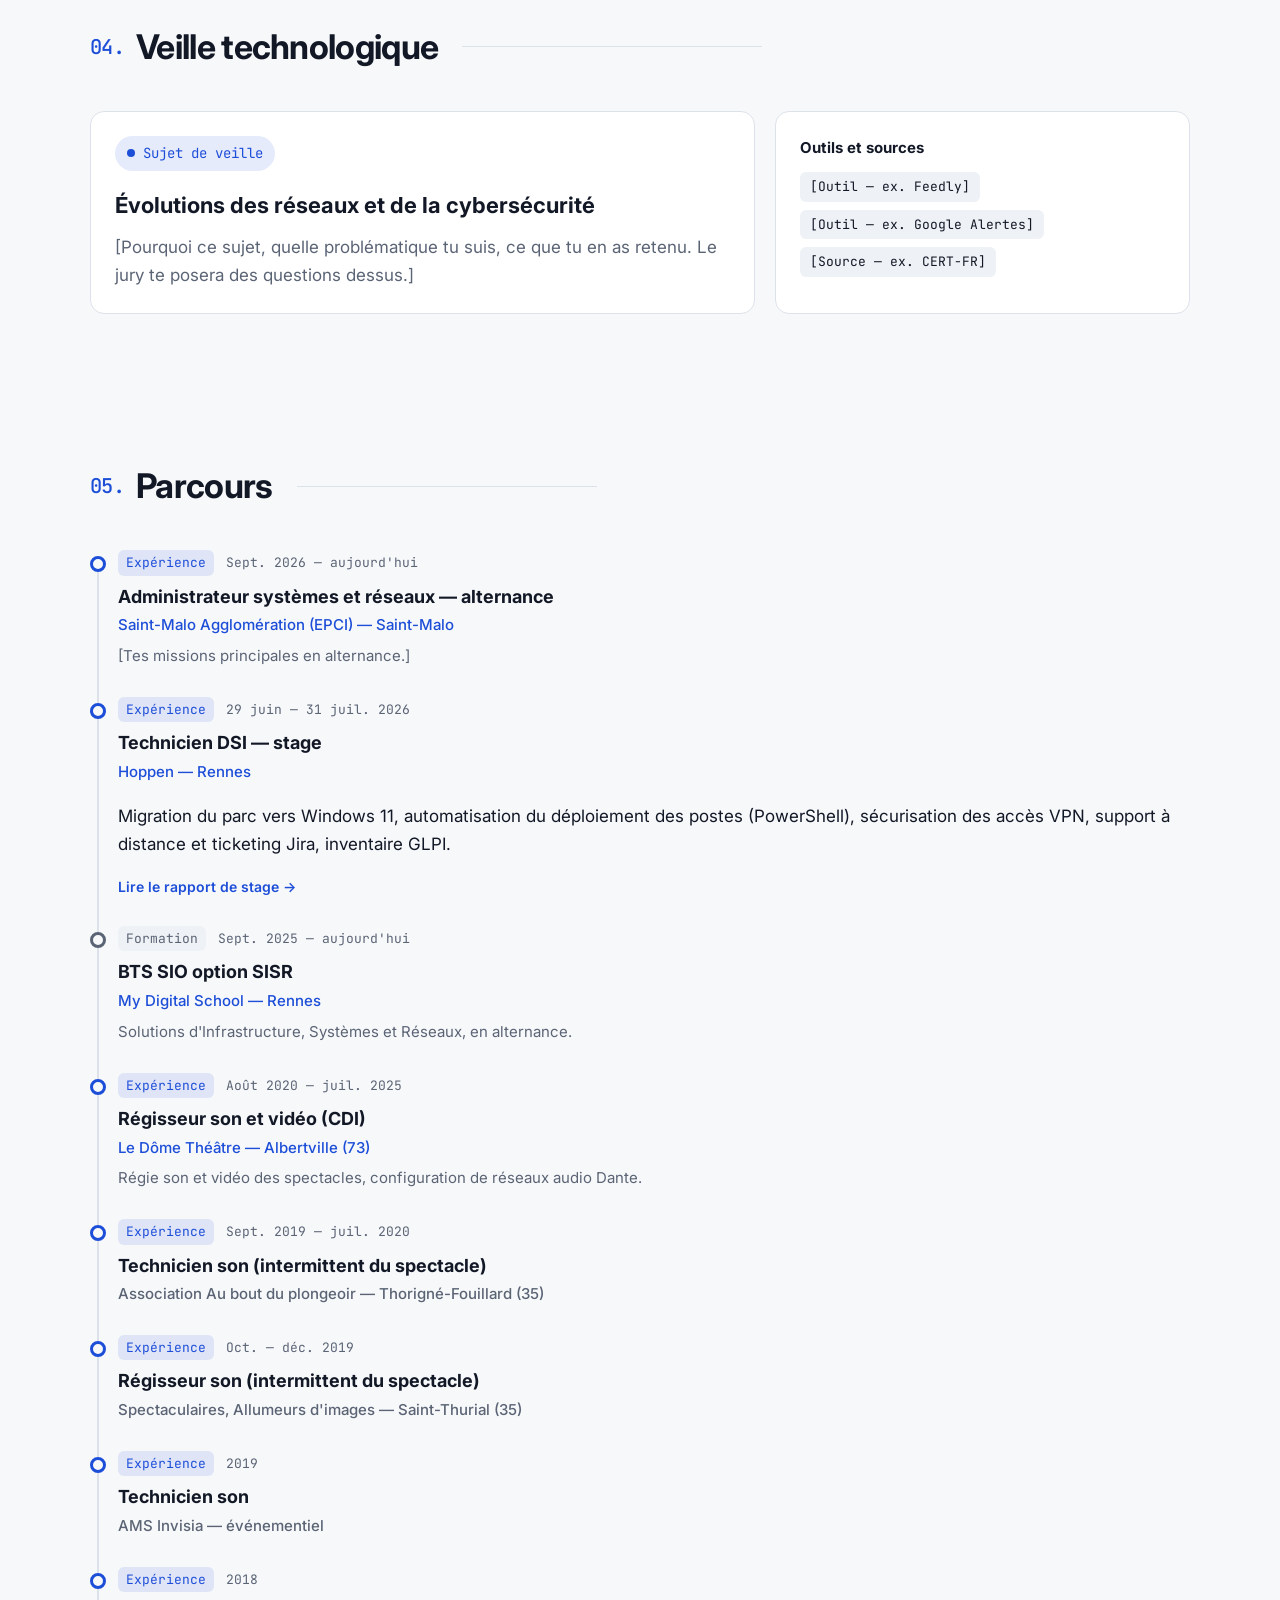
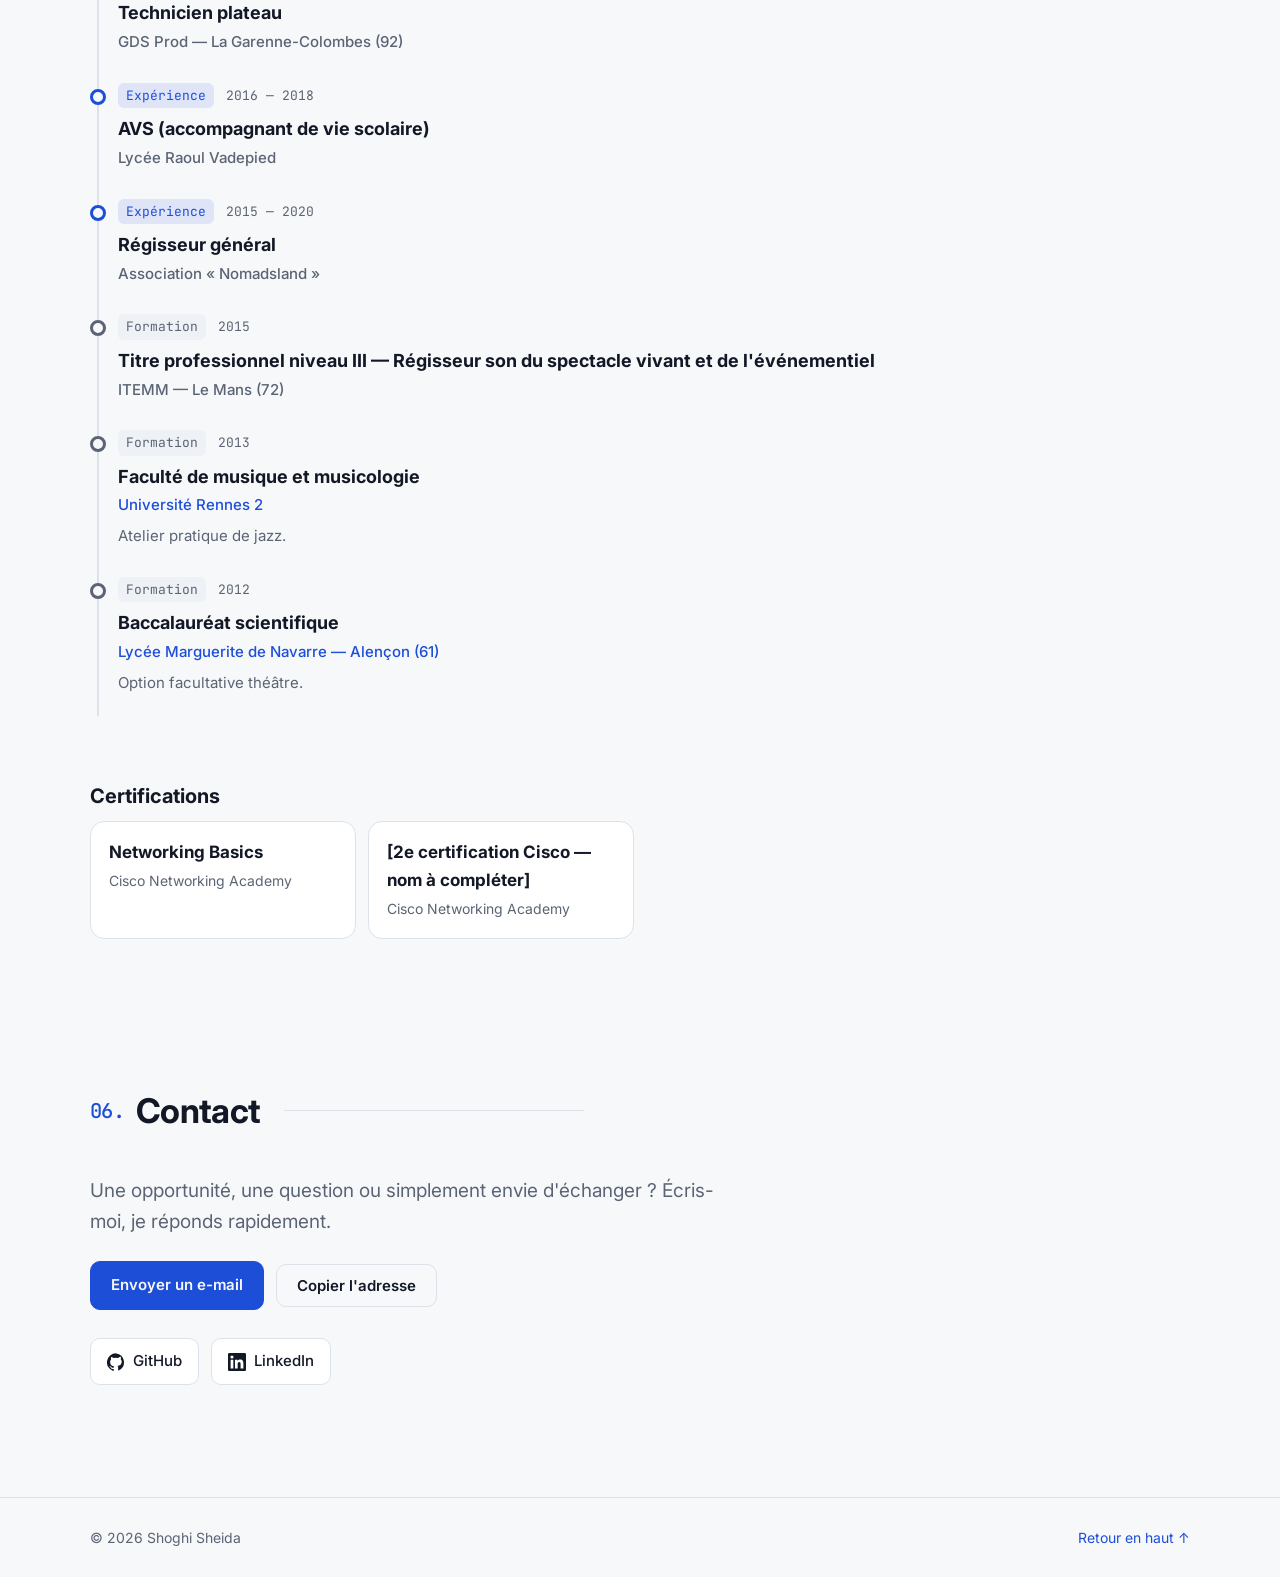
==== commit 174d8c6b: "Ajoute la version anglaise du portfolio - content-en.js : traduction de tout le contenu (profil, com" ====
--- a/index.html
+++ b/index.html
@@ -10,6 +10,8 @@
   <link href="https://fonts.googleapis.com/css2?family=Inter:wght@400;500;600;700&family=Atkinson+Hyperlegible:wght@400;700&family=Lexend:wght@400;500;600;700&family=JetBrains+Mono:wght@400;500&display=swap" rel="stylesheet" />
   <link rel="stylesheet" href="style.css" />
   <script src="content.js"></script>
+  <script src="content-en.js"></script>
+  <script src="i18n.js"></script>
   <script>
     // Applique le thème, la palette et le fond avant le rendu (évite un flash).
     // Aperçu : ?palette=bleu|ambre|violet|rouge  &fond=grille|degrade|reseau|ondes|particules|aucun
@@ -54,6 +56,7 @@
         <a href="#veille">Veille</a>
         <a href="#parcours">Parcours</a>
         <a href="#contact">Contact</a>
+        <button class="theme-btn lang-btn" id="langBtn" type="button">EN</button>
         <button class="theme-btn dys-btn" id="dysBtn" type="button" aria-pressed="false" title="Police adaptée à la dyslexie (OpenDyslexic)">Aa</button>
         <button class="theme-btn" id="themeBtn" aria-label="Changer de thème" title="Changer de thème">
           <svg class="i-sun" viewBox="0 0 24 24" aria-hidden="true"><circle cx="12" cy="12" r="4"/><path d="M12 2v2M12 20v2M4.9 4.9l1.4 1.4M17.7 17.7l1.4 1.4M2 12h2M20 12h2M4.9 19.1l1.4-1.4M17.7 6.3l1.4-1.4"/></svg>
--- a/style.css
+++ b/style.css
@@ -501,3 +501,4 @@
 
 .dys-btn { font: 700 14px var(--font); width: auto; min-width: 38px; padding: 0 8px; }
 .dys-btn[aria-pressed="true"] { background: var(--accent); border-color: var(--accent); color: var(--bg); }
+.lang-btn { font: 700 13px var(--font); width: auto; min-width: 38px; padding: 0 8px; }
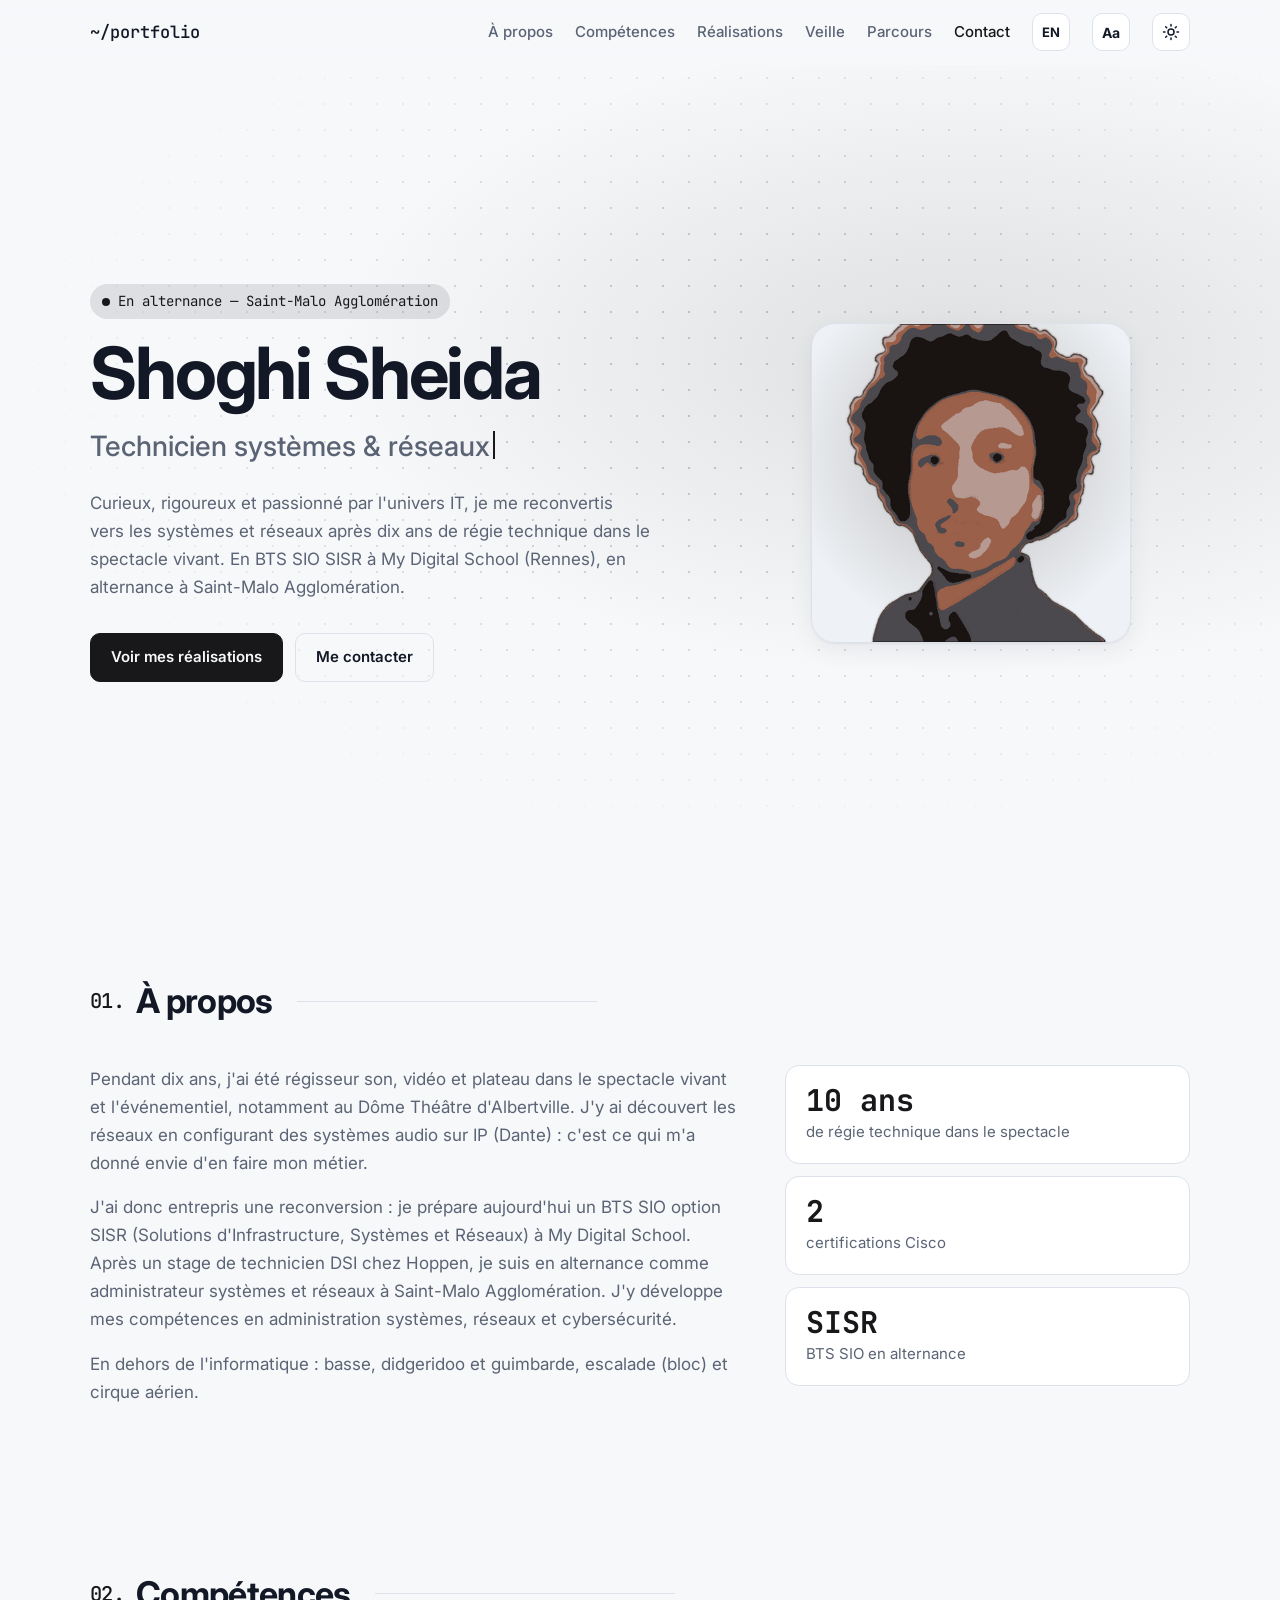
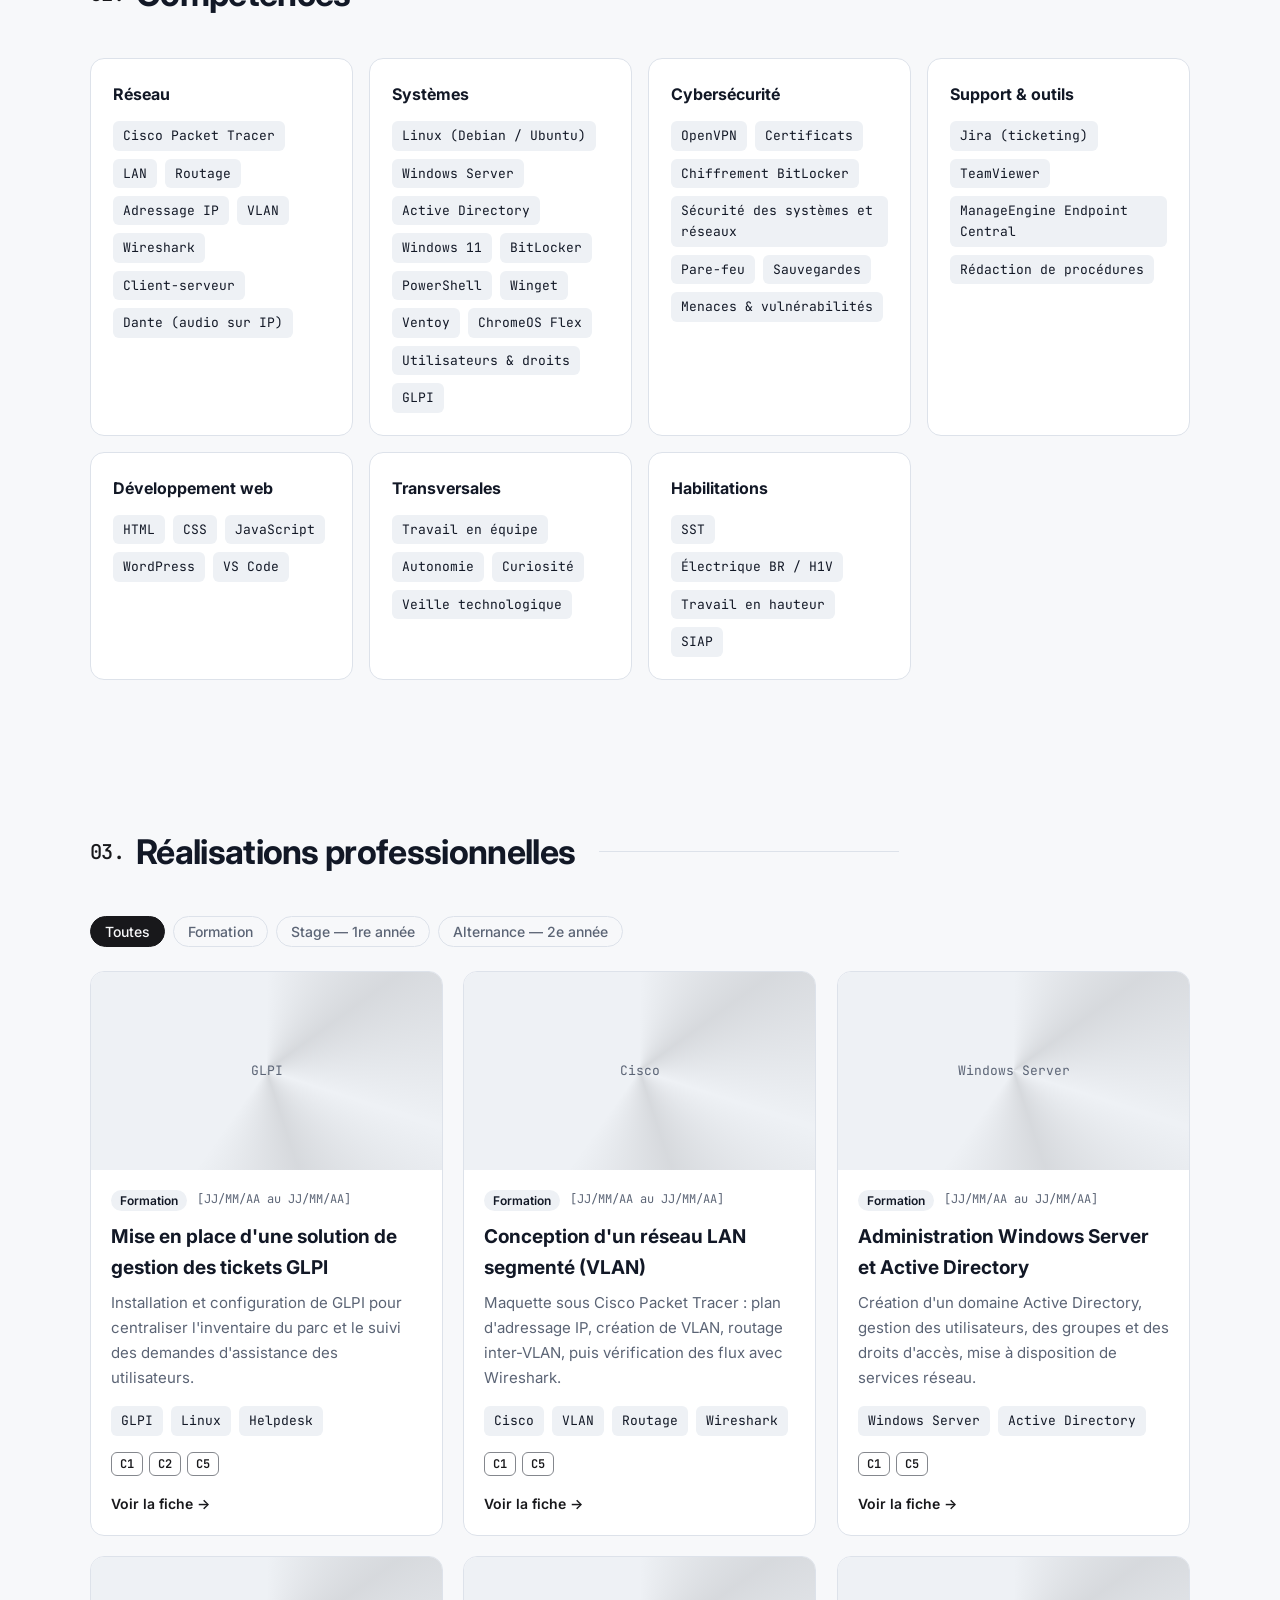
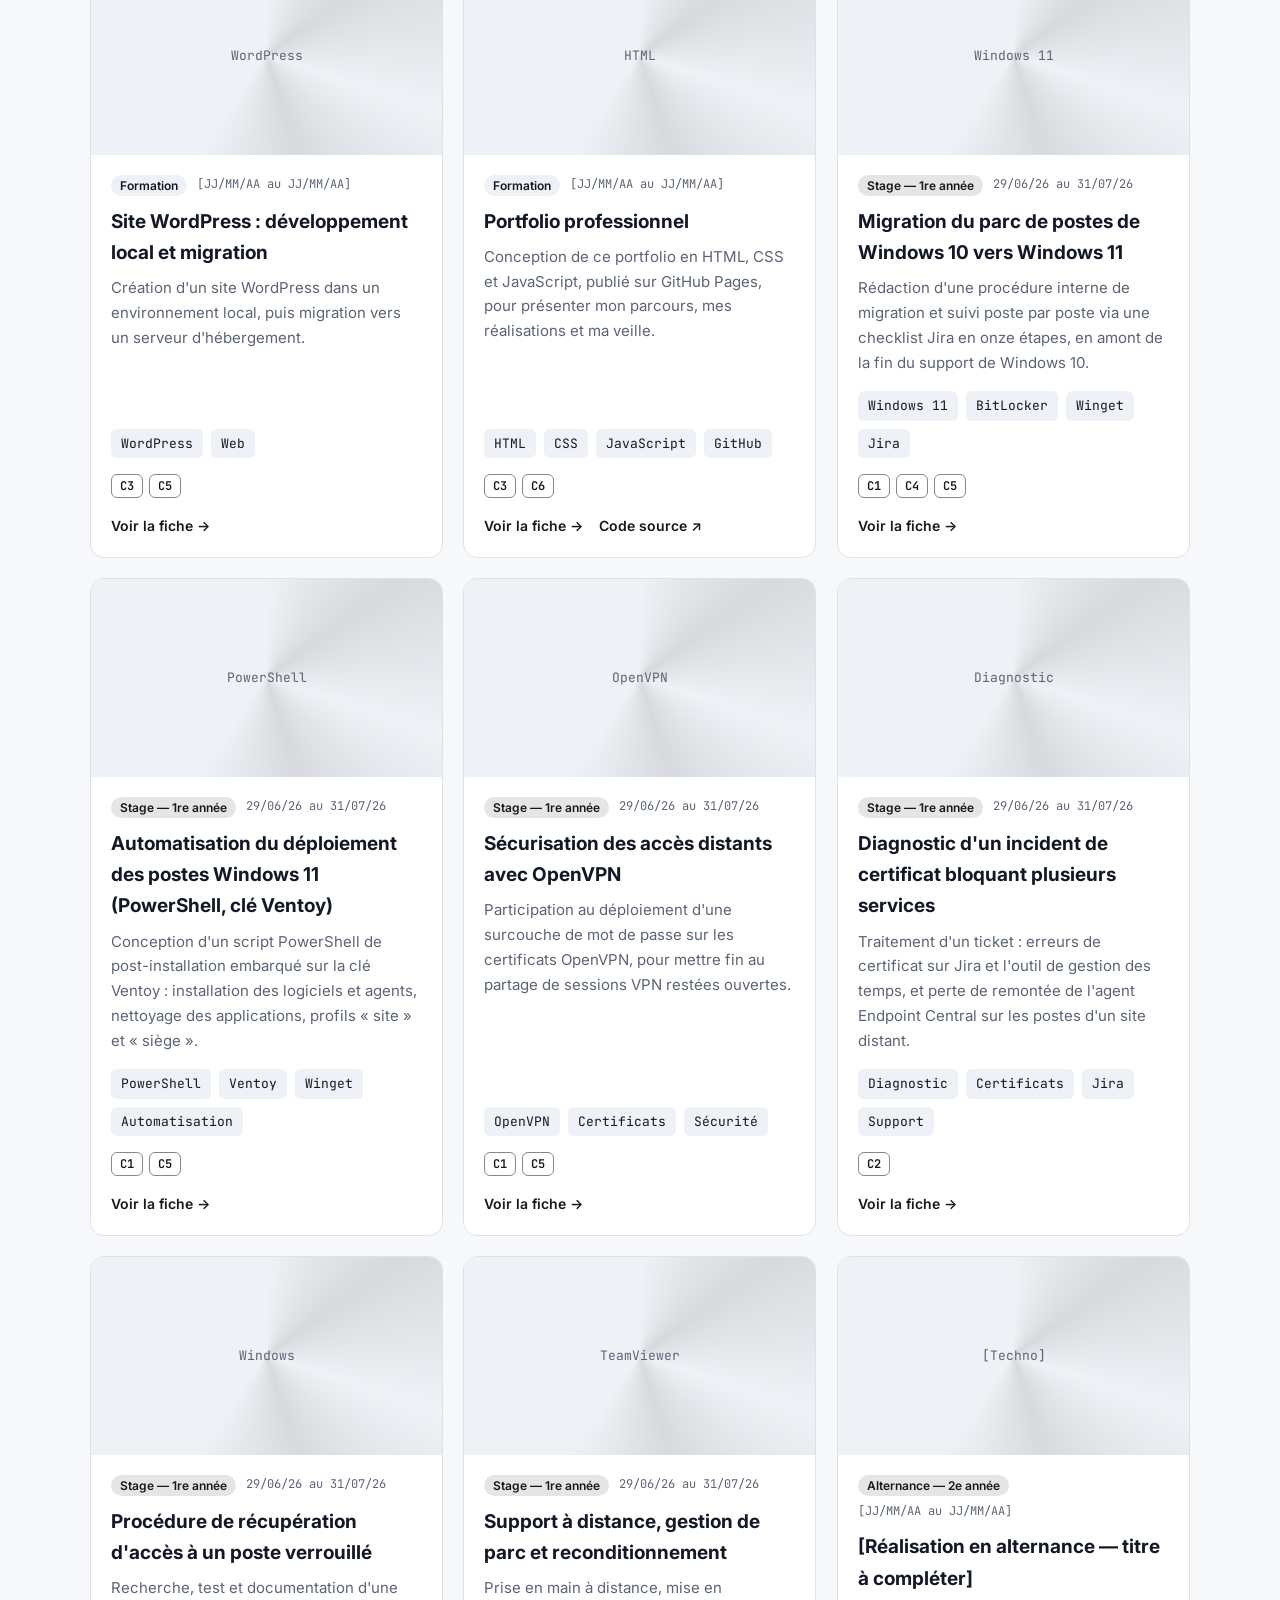
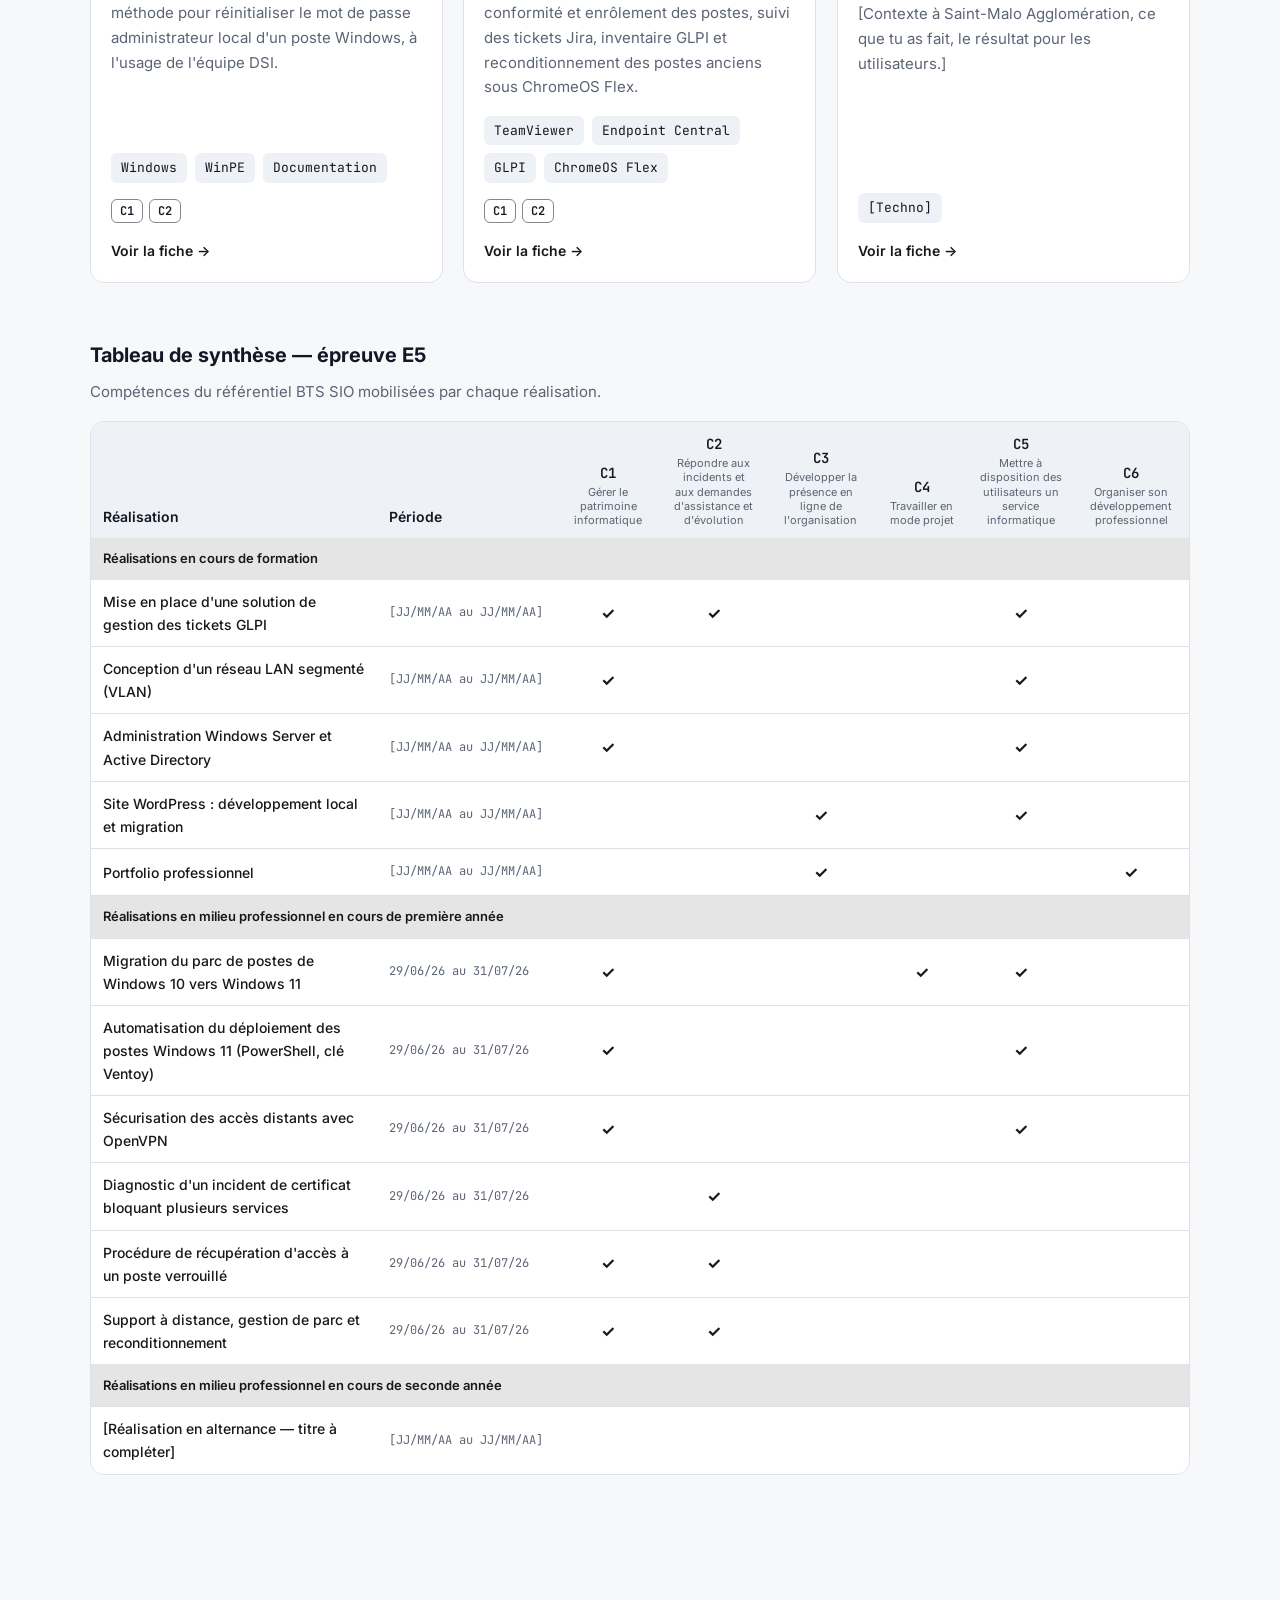
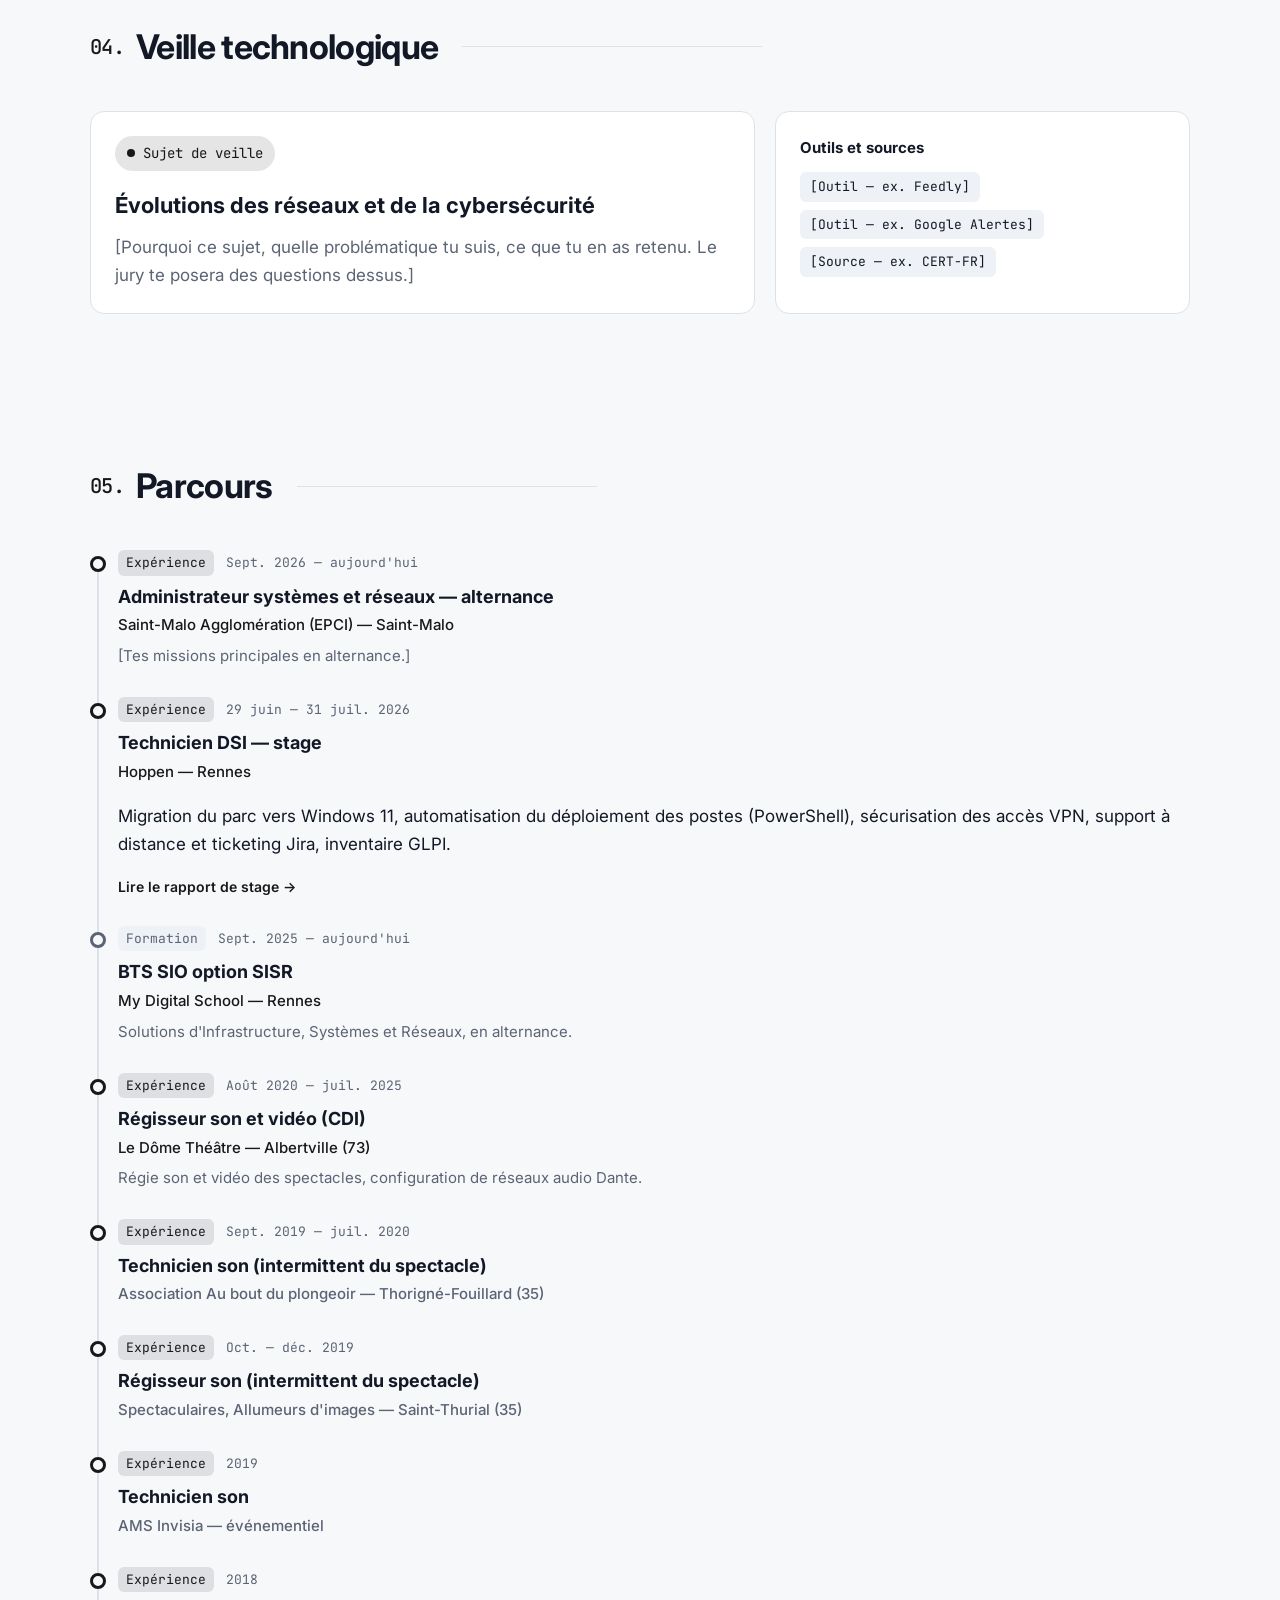
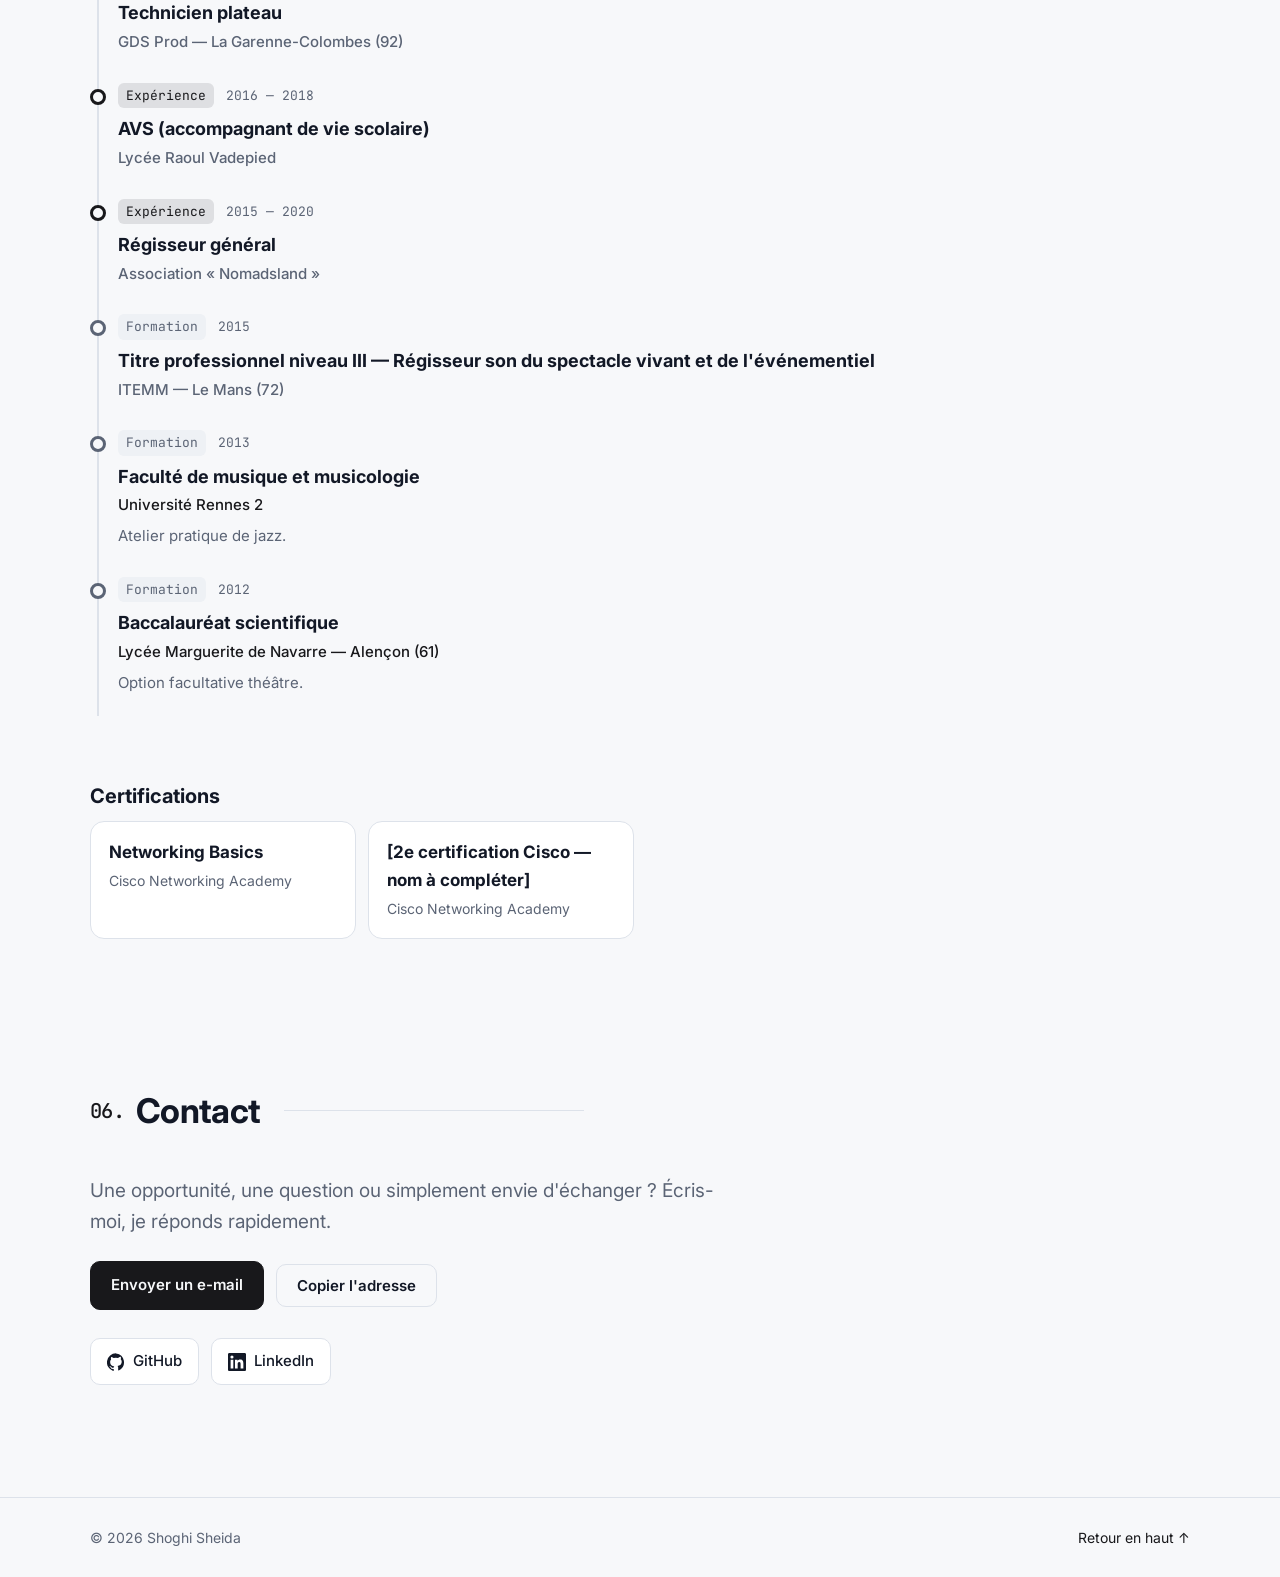
==== commit 1f1792d7: "Nouvelles couleurs, couleur personnalisée et portrait fusain - Palettes encre (noir et blanc, par dé" ====
--- a/index.html
+++ b/index.html
@@ -14,7 +14,7 @@
   <script src="i18n.js"></script>
   <script>
     // Applique le thème, la palette et le fond avant le rendu (évite un flash).
-    // Aperçu : ?palette=bleu|ambre|violet|rouge  &fond=grille|degrade|reseau|ondes|particules|aucun
+    // Aperçu : ?palette=encre|taupe|prune|framboise|petrole|violet  &accent=%23rrggbb  &fond=grille|degrade|reseau|ondes|particules|aucun
     //          &avatar=illustration|pochoir|crayon|photo  &theme=light|dark
     (function () {
       const r = document.documentElement;
@@ -23,12 +23,25 @@
       const pick = (k, def) => {
         let v = q.get(k);
         try {
-          if (v) sessionStorage.setItem("apercu-" + k, v);
+          if (q.has(k)) sessionStorage.setItem("apercu-" + k, v);
           else v = sessionStorage.getItem("apercu-" + k);
         } catch (e) {}
         return v || def;
       };
-      r.dataset.palette = pick("palette", a.palette || "bleu");
+      r.dataset.palette = pick("palette", a.palette || "encre");
+      // Couleur personnalisée (#rrggbb) : déclinée en version claire et sombre
+      const acc = pick("accent", a.accent || "");
+      const mt = /^#?([0-9a-f]{2})([0-9a-f]{2})([0-9a-f]{2})$/i.exec(acc);
+      if (mt) {
+        const [R, G, B] = mt.slice(1).map((x) => parseInt(x, 16) / 255);
+        const mx = Math.max(R, G, B), mn = Math.min(R, G, B), L = (mx + mn) / 2, D = mx - mn;
+        const S = D ? D / (1 - Math.abs(2 * L - 1)) : 0;
+        const H = !D ? 0 : mx === R ? ((G - B) / D + 6) % 6 : mx === G ? (B - R) / D + 2 : (R - G) / D + 4;
+        const h = Math.round(H * 60), s = Math.round(S * 100), l = Math.round(L * 100);
+        r.dataset.palette = "perso";
+        r.style.setProperty("--acc-l", `hsl(${h} ${Math.min(s, 85)}% ${Math.min(Math.max(l, 26), 42)}%)`);
+        r.style.setProperty("--acc-d", `hsl(${h} ${Math.min(s, 90)}% ${Math.min(Math.max(l, 62), 76)}%)`);
+      }
       r.dataset.fond = pick("fond", a.fond || "grille");
       r.dataset.avatar = pick("avatar", a.avatar || "photo");
       r.dataset.police = pick("police", a.police || "inter");
--- a/style.css
+++ b/style.css
@@ -23,6 +23,12 @@
 :root[data-palette="ambre"]  { --acc-l: #b45309; --acc-d: #f5a524; --bg-d: #0f0e0c; --surface-d: #181614; --surface2-d: #221f1b; --border-d: #36312a; }
 :root[data-palette="violet"] { --acc-l: #6d28d9; --acc-d: #a78bfa; --bg-d: #0d0b14; --surface-d: #15121f; --surface2-d: #1e1a2b; --border-d: #2f2943; }
 :root[data-palette="rouge"]  { --acc-l: #c81e1e; --acc-d: #f87171; --bg-d: #0c0c0d; --surface-d: #151517; --surface2-d: #1d1d20; --border-d: #2d2d31; }
+:root[data-palette="encre"]  { --acc-l: #18181b; --acc-d: #f4f4f5; --bg-d: #0c0c0d; --surface-d: #151517; --surface2-d: #1e1e21; --border-d: #2e2e33; }
+:root[data-palette="taupe"]  { --acc-l: #6f5d4b; --acc-d: #cdb8a0; --bg-d: #100f0e; --surface-d: #191715; --surface2-d: #22201d; --border-d: #35312c; }
+:root[data-palette="prune"]  { --acc-l: #7e2a63; --acc-d: #e39acb; --bg-d: #110c10; --surface-d: #1a1318; --surface2-d: #241a21; --border-d: #392a34; }
+:root[data-palette="framboise"] { --acc-l: #b0164f; --acc-d: #f47aa6; --bg-d: #110c0e; --surface-d: #1a1316; --surface2-d: #24191e; --border-d: #3a2a31; }
+:root[data-palette="petrole"] { --acc-l: #11656f; --acc-d: #5fc4c9; --bg-d: #0b1011; --surface-d: #121a1b; --surface2-d: #1a2425; --border-d: #283739; }
+:root[data-palette="perso"]  { --bg-d: #0e0f11; --surface-d: #17181b; --surface2-d: #1f2024; --border-d: #2e3035; }
 
 @media (prefers-color-scheme: dark) {
   :root:not([data-theme="light"]) {
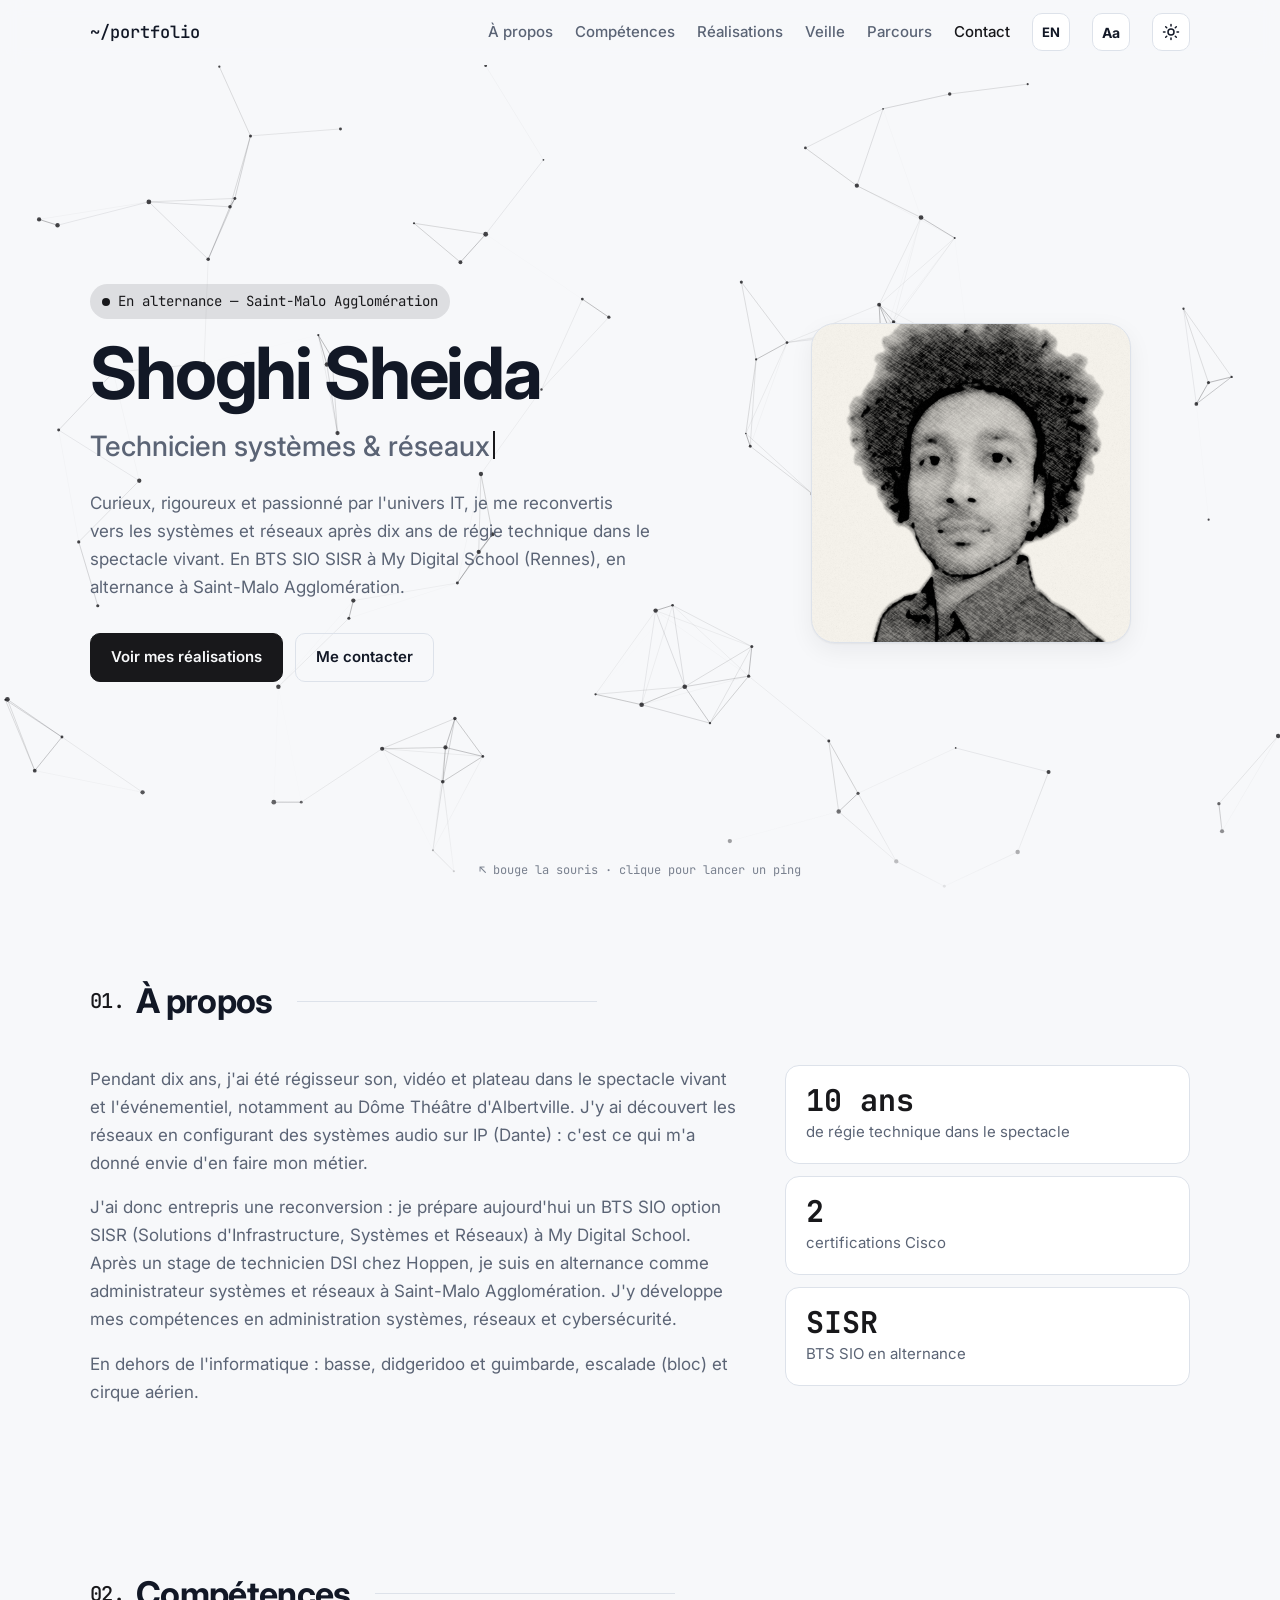
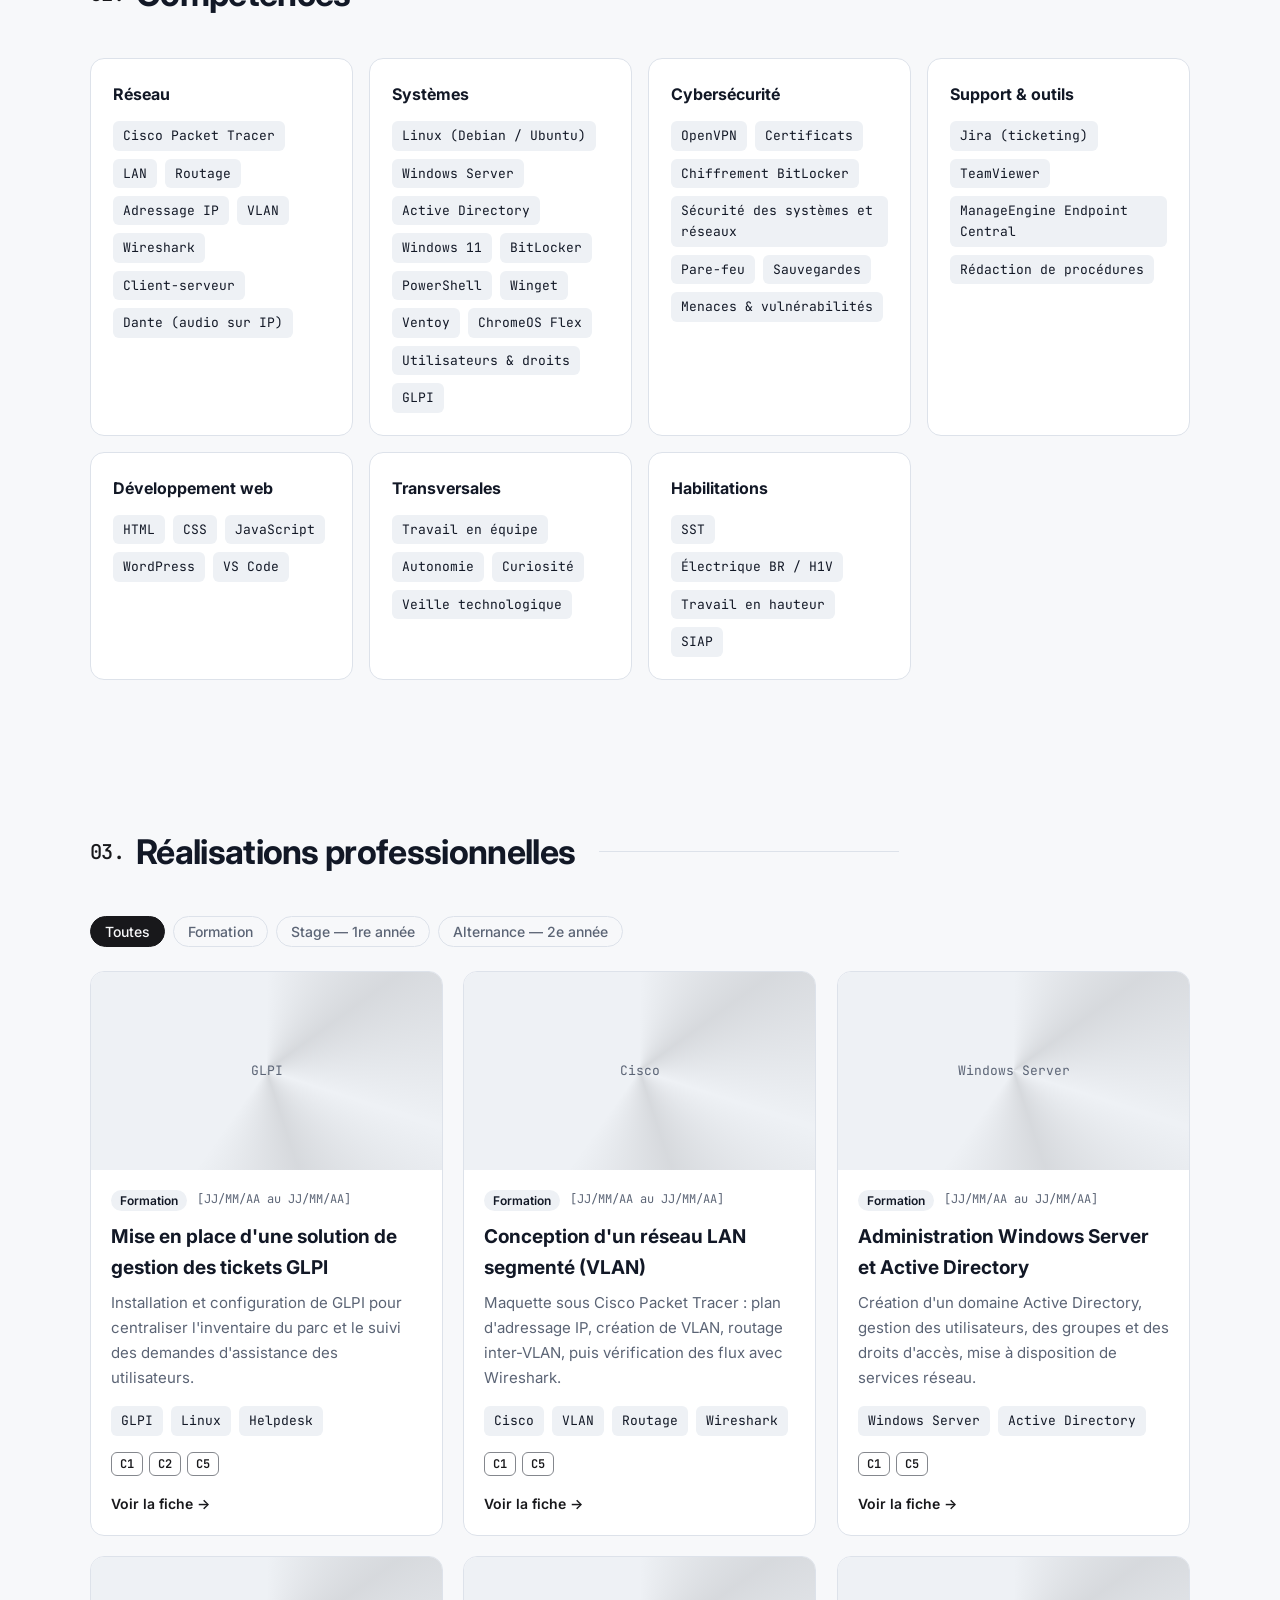
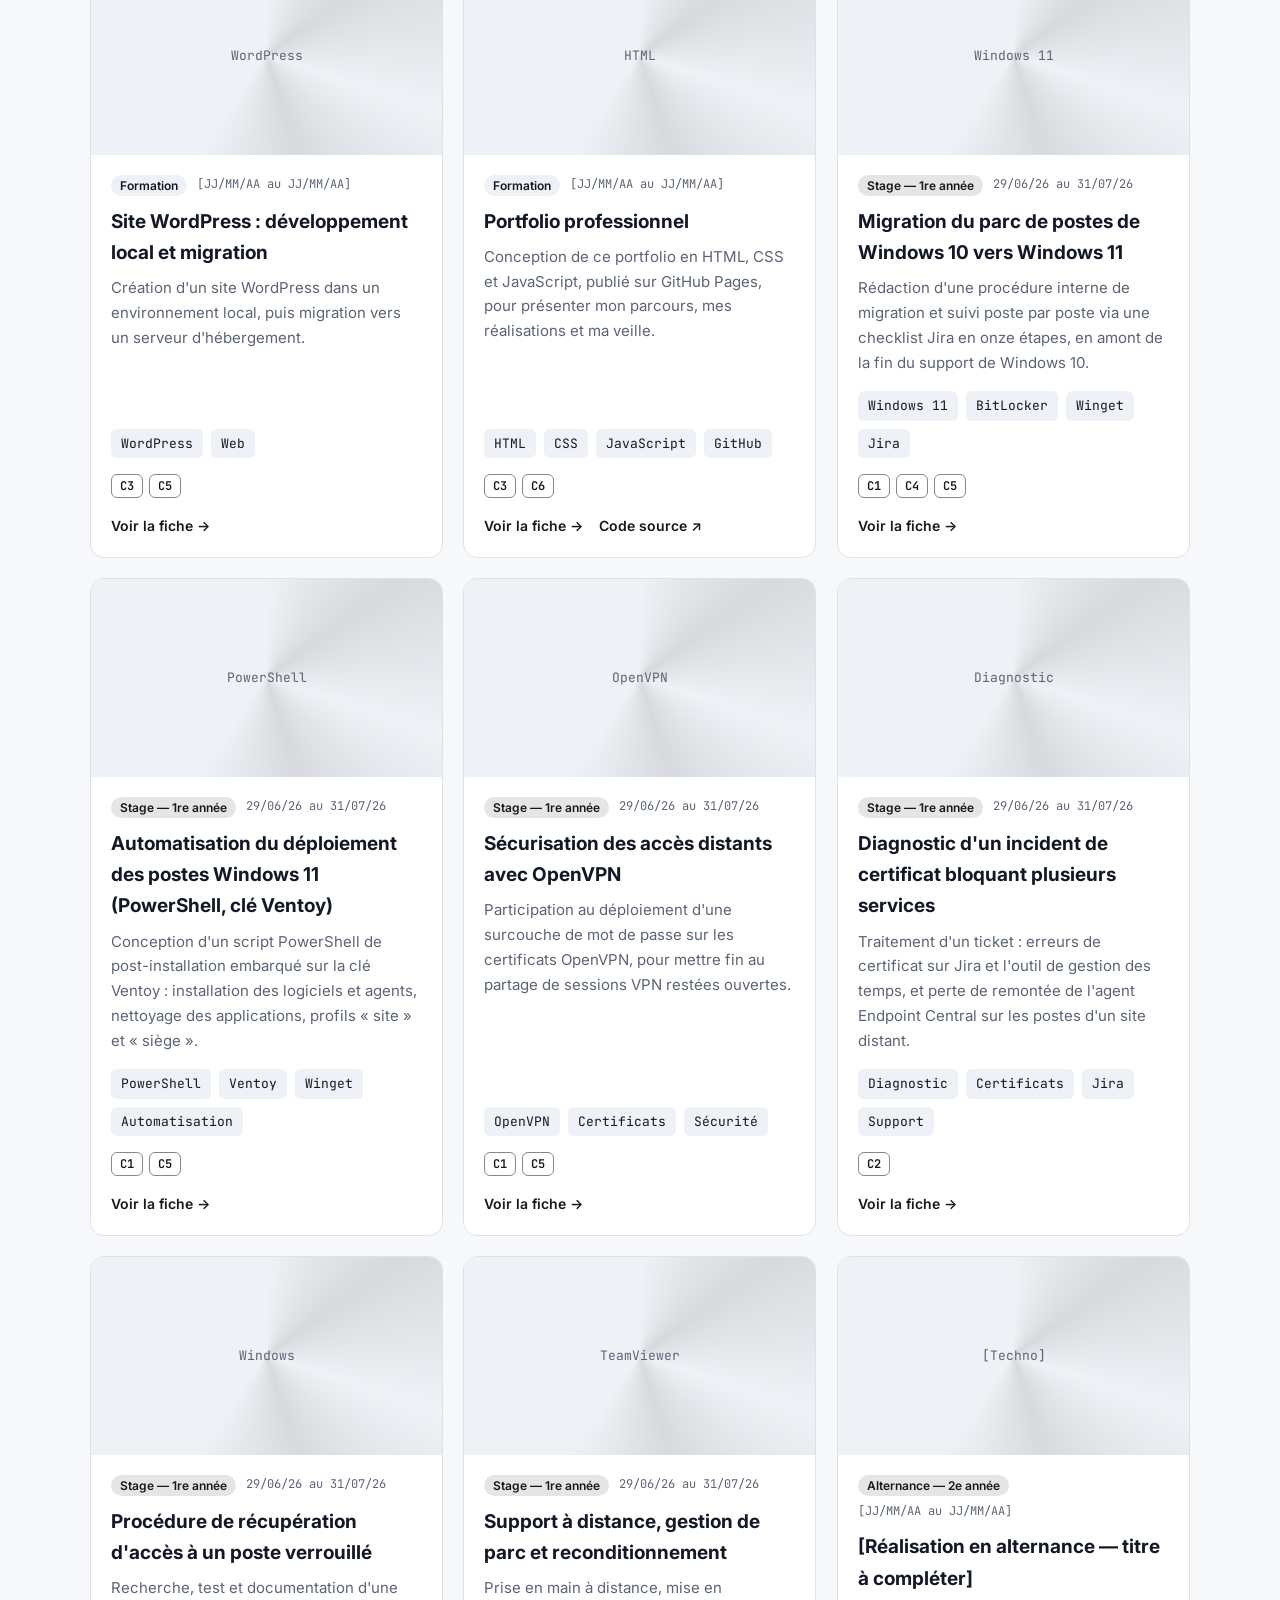
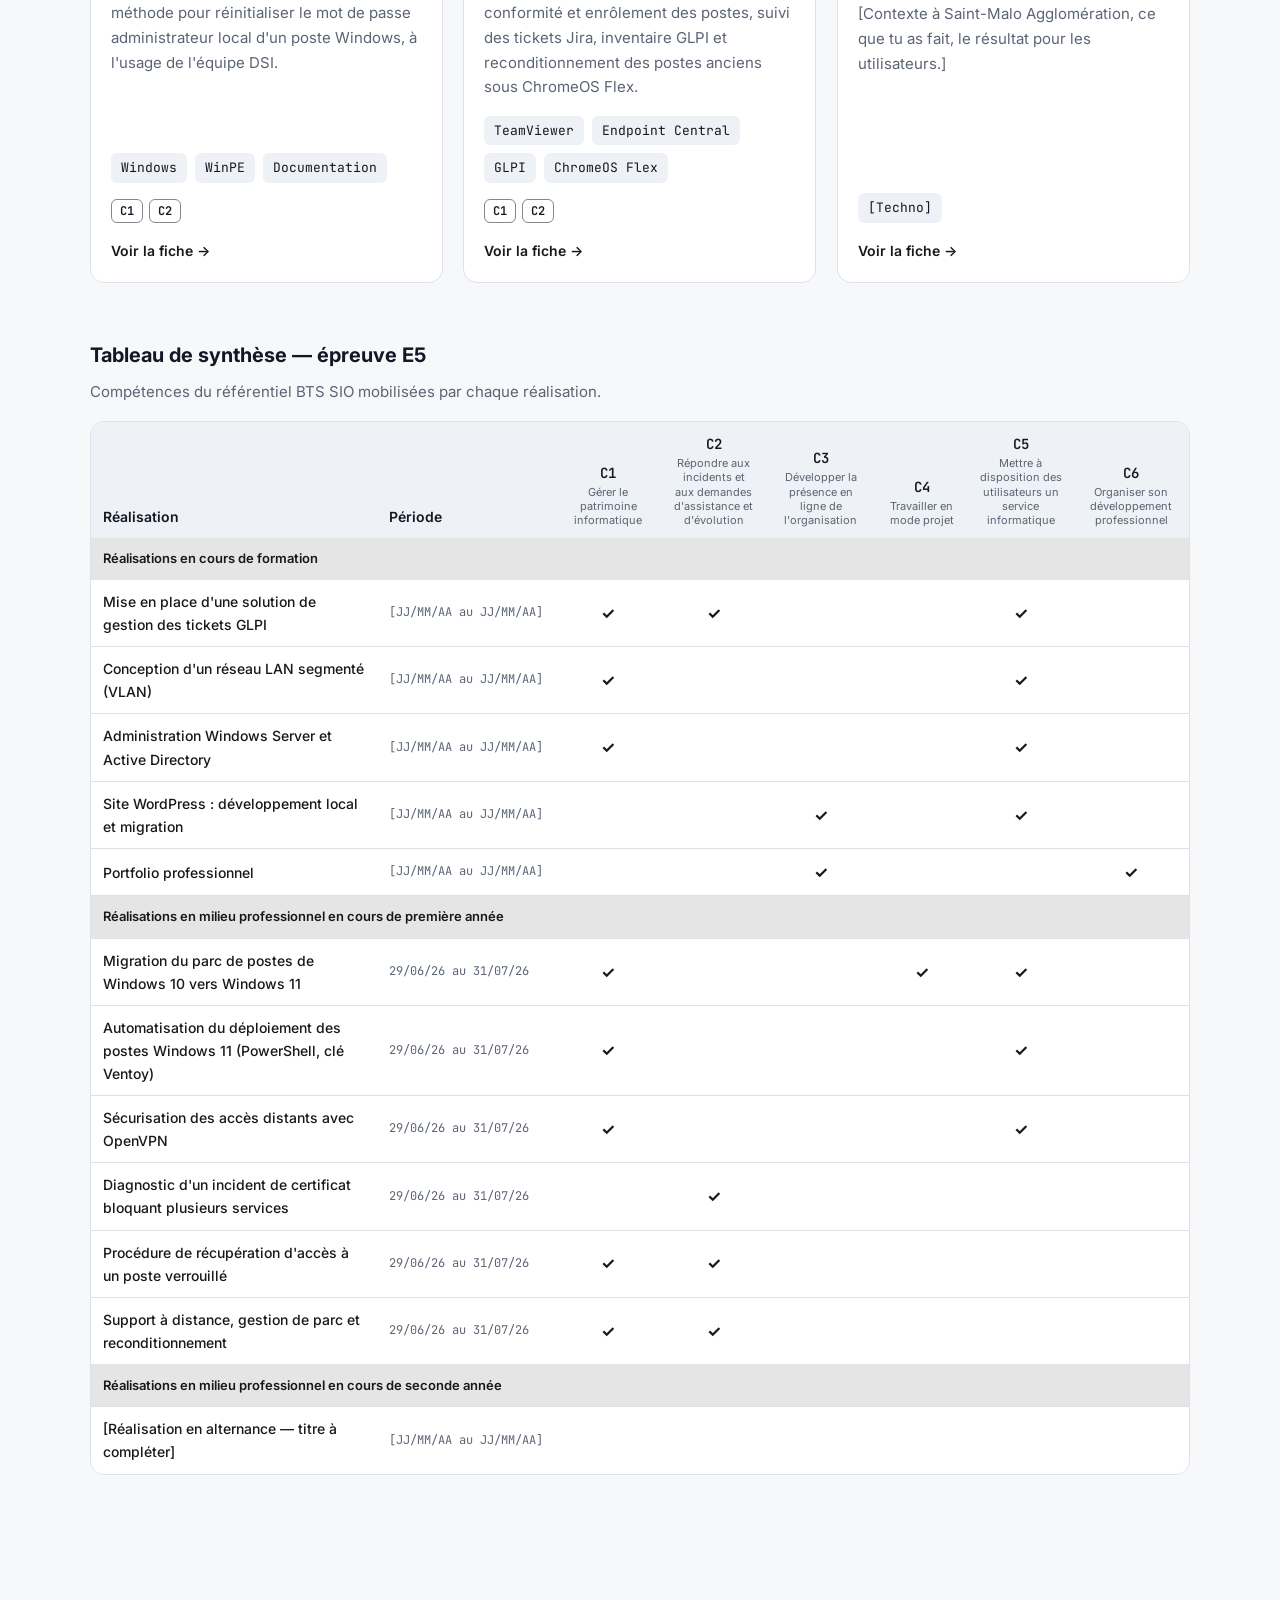
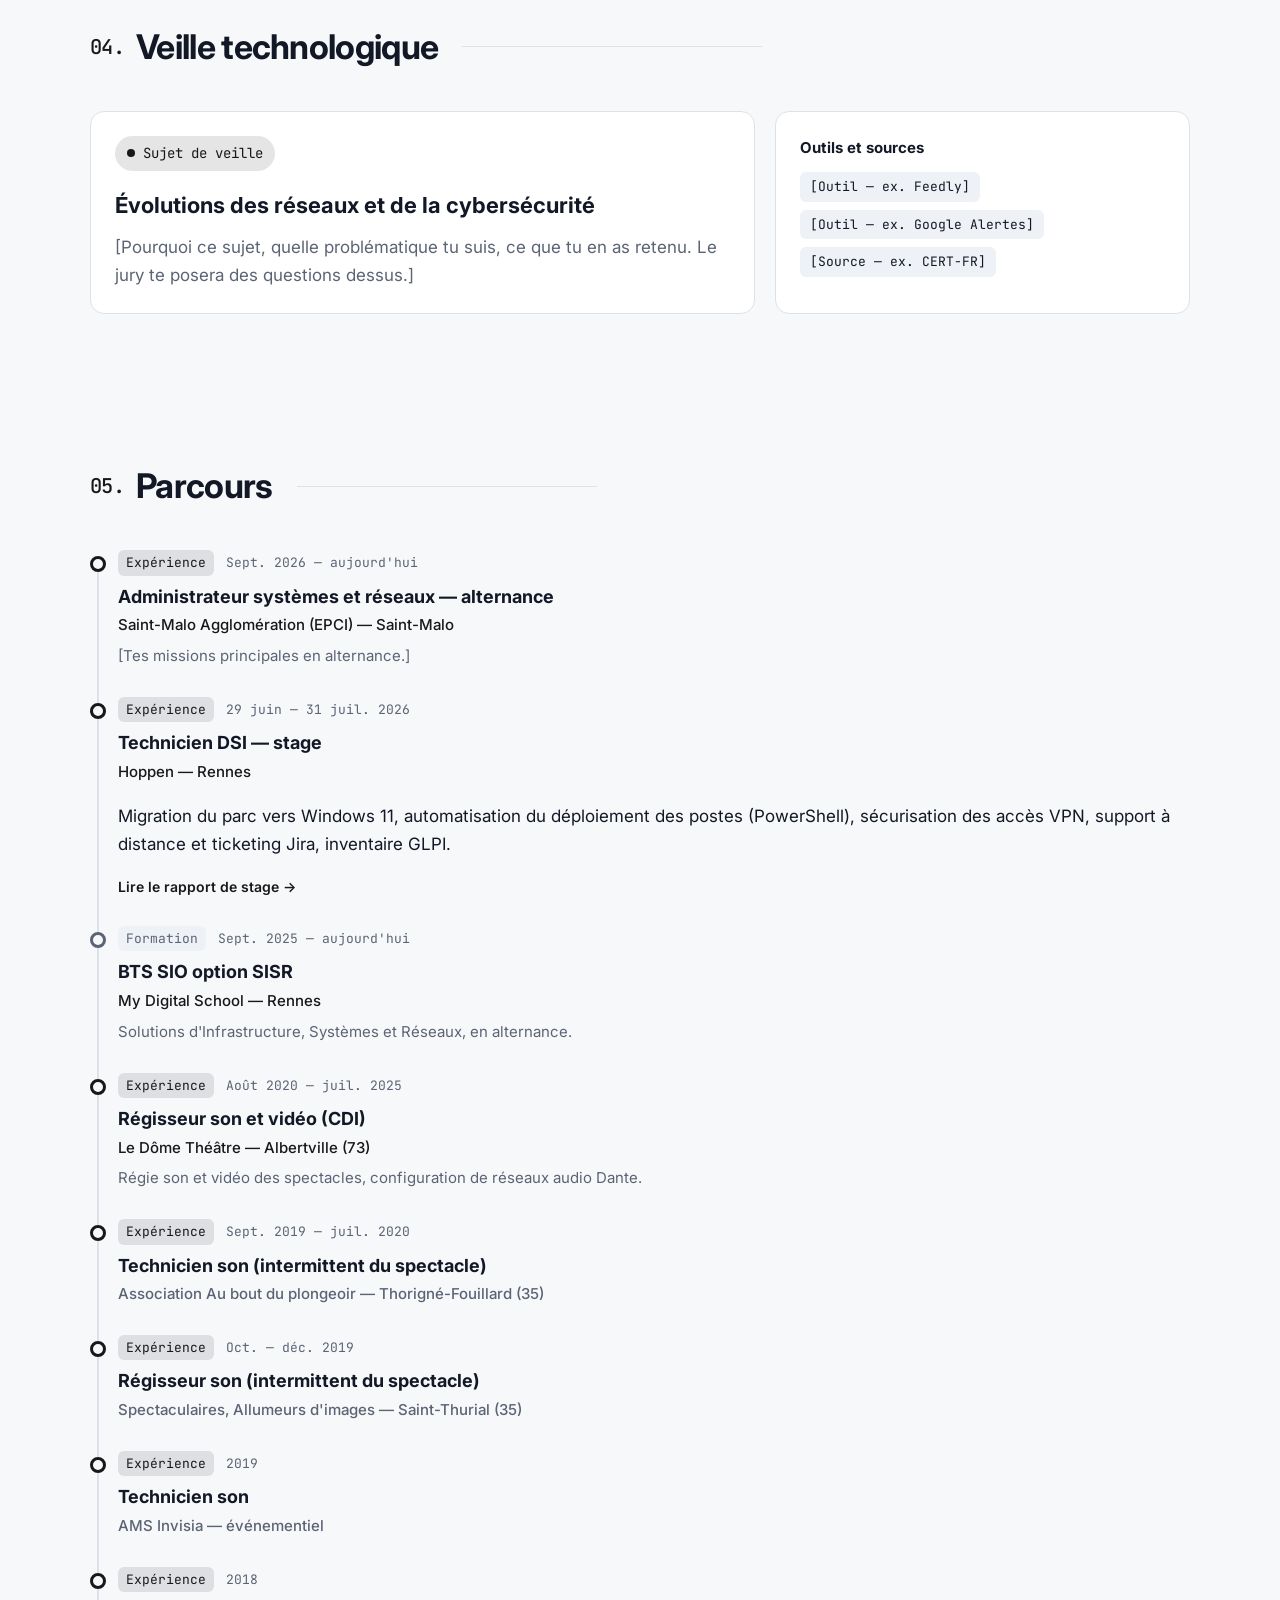
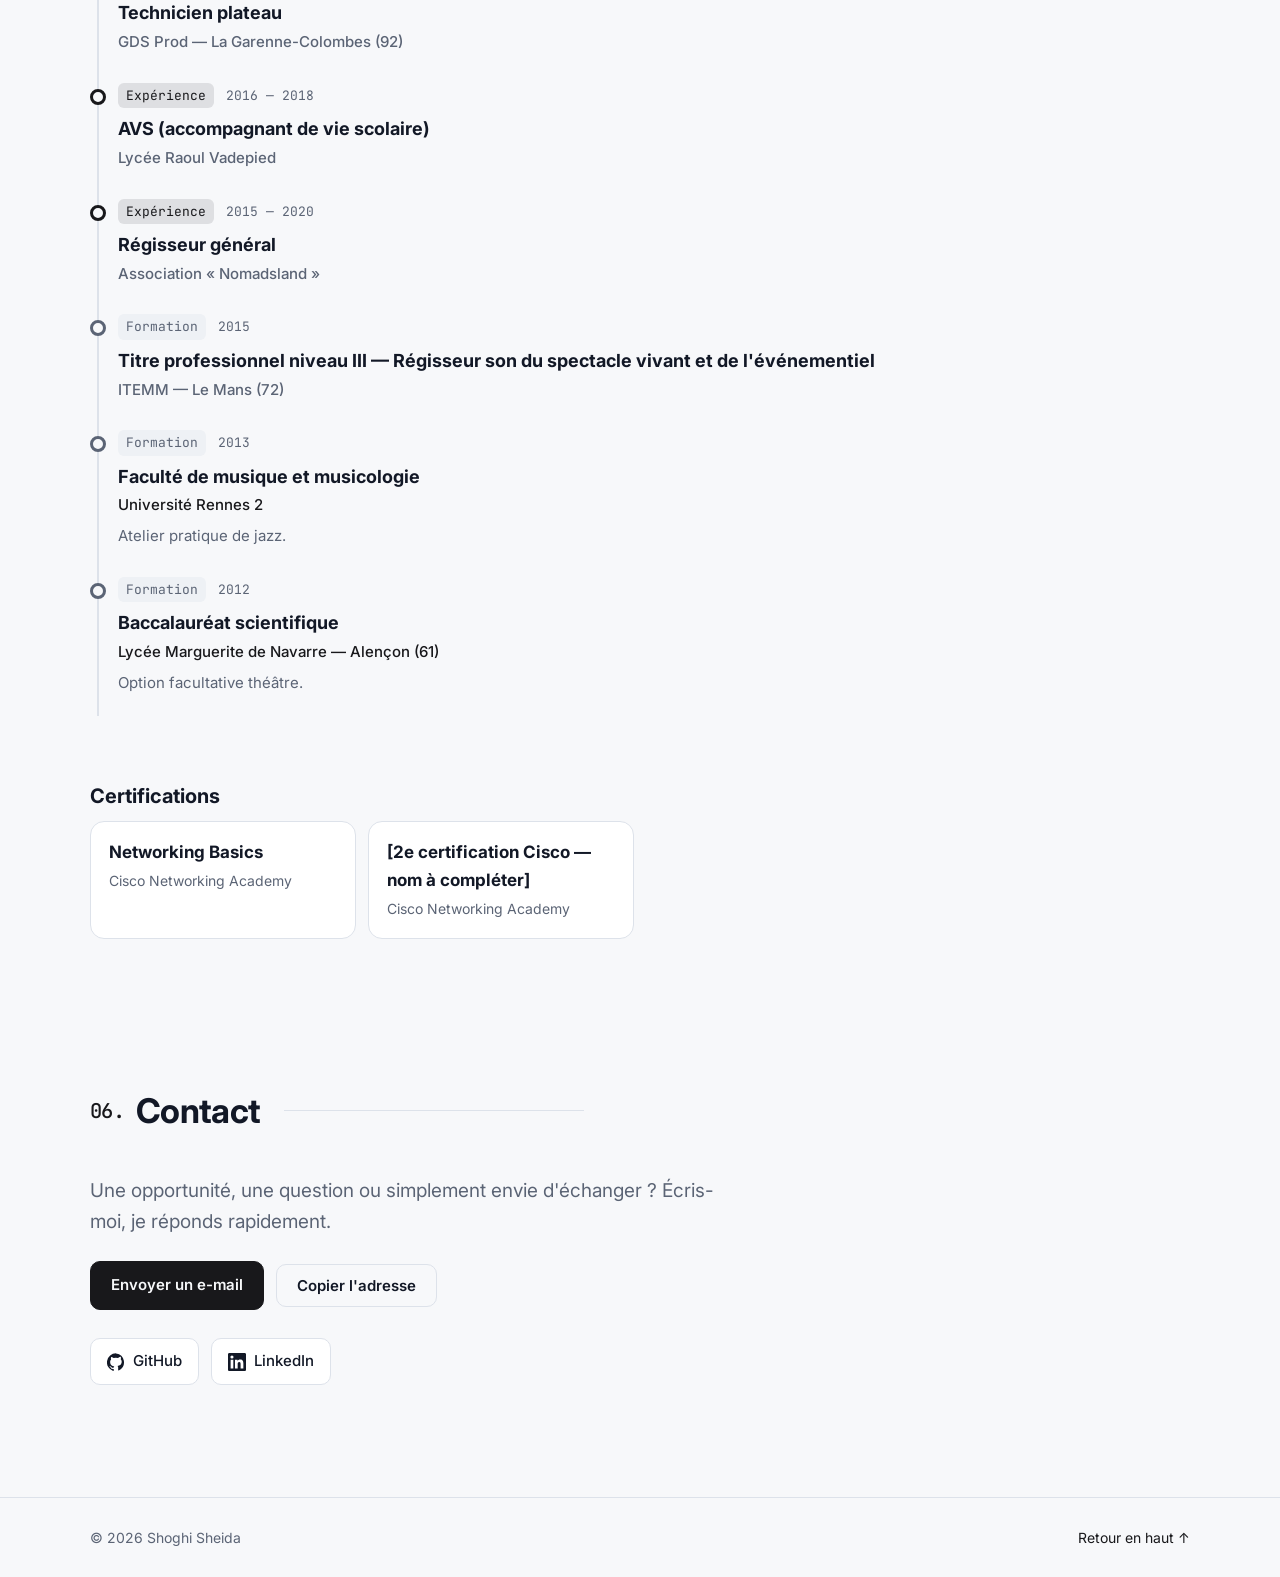
==== commit 4320786a: "Fond particules par défaut et nouvelle animation de clic « ping » - Apparence validée : encre, parti" ====
--- a/index.html
+++ b/index.html
@@ -99,7 +99,7 @@
         <div class="avatar" id="avatar"></div>
       </div>
     </section>
-    <p class="hero__hint mono" id="heroHint" aria-hidden="true">↖ bouge la souris · clique pour une onde</p>
+    <p class="hero__hint mono" id="heroHint" aria-hidden="true">↖ bouge la souris · clique pour lancer un ping</p>
     </div>
 
     <section id="apropos" class="section container reveal">
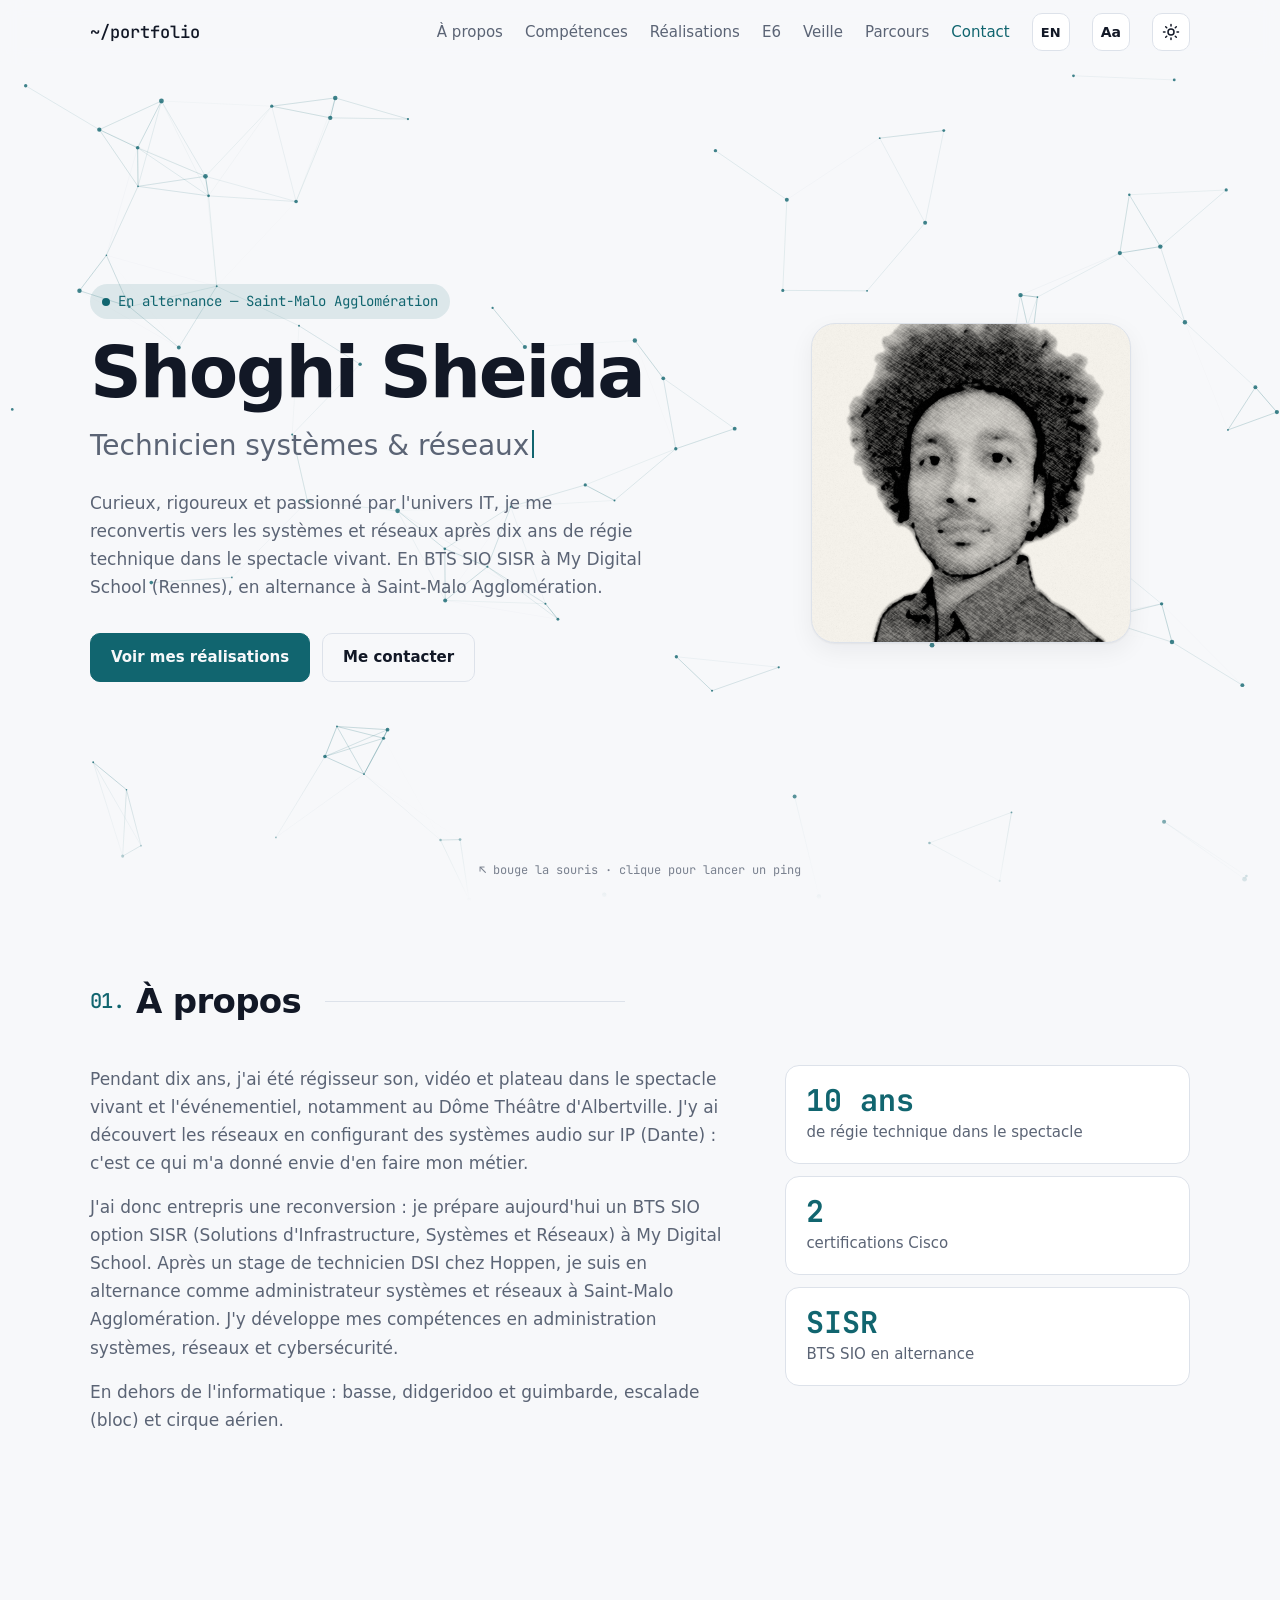
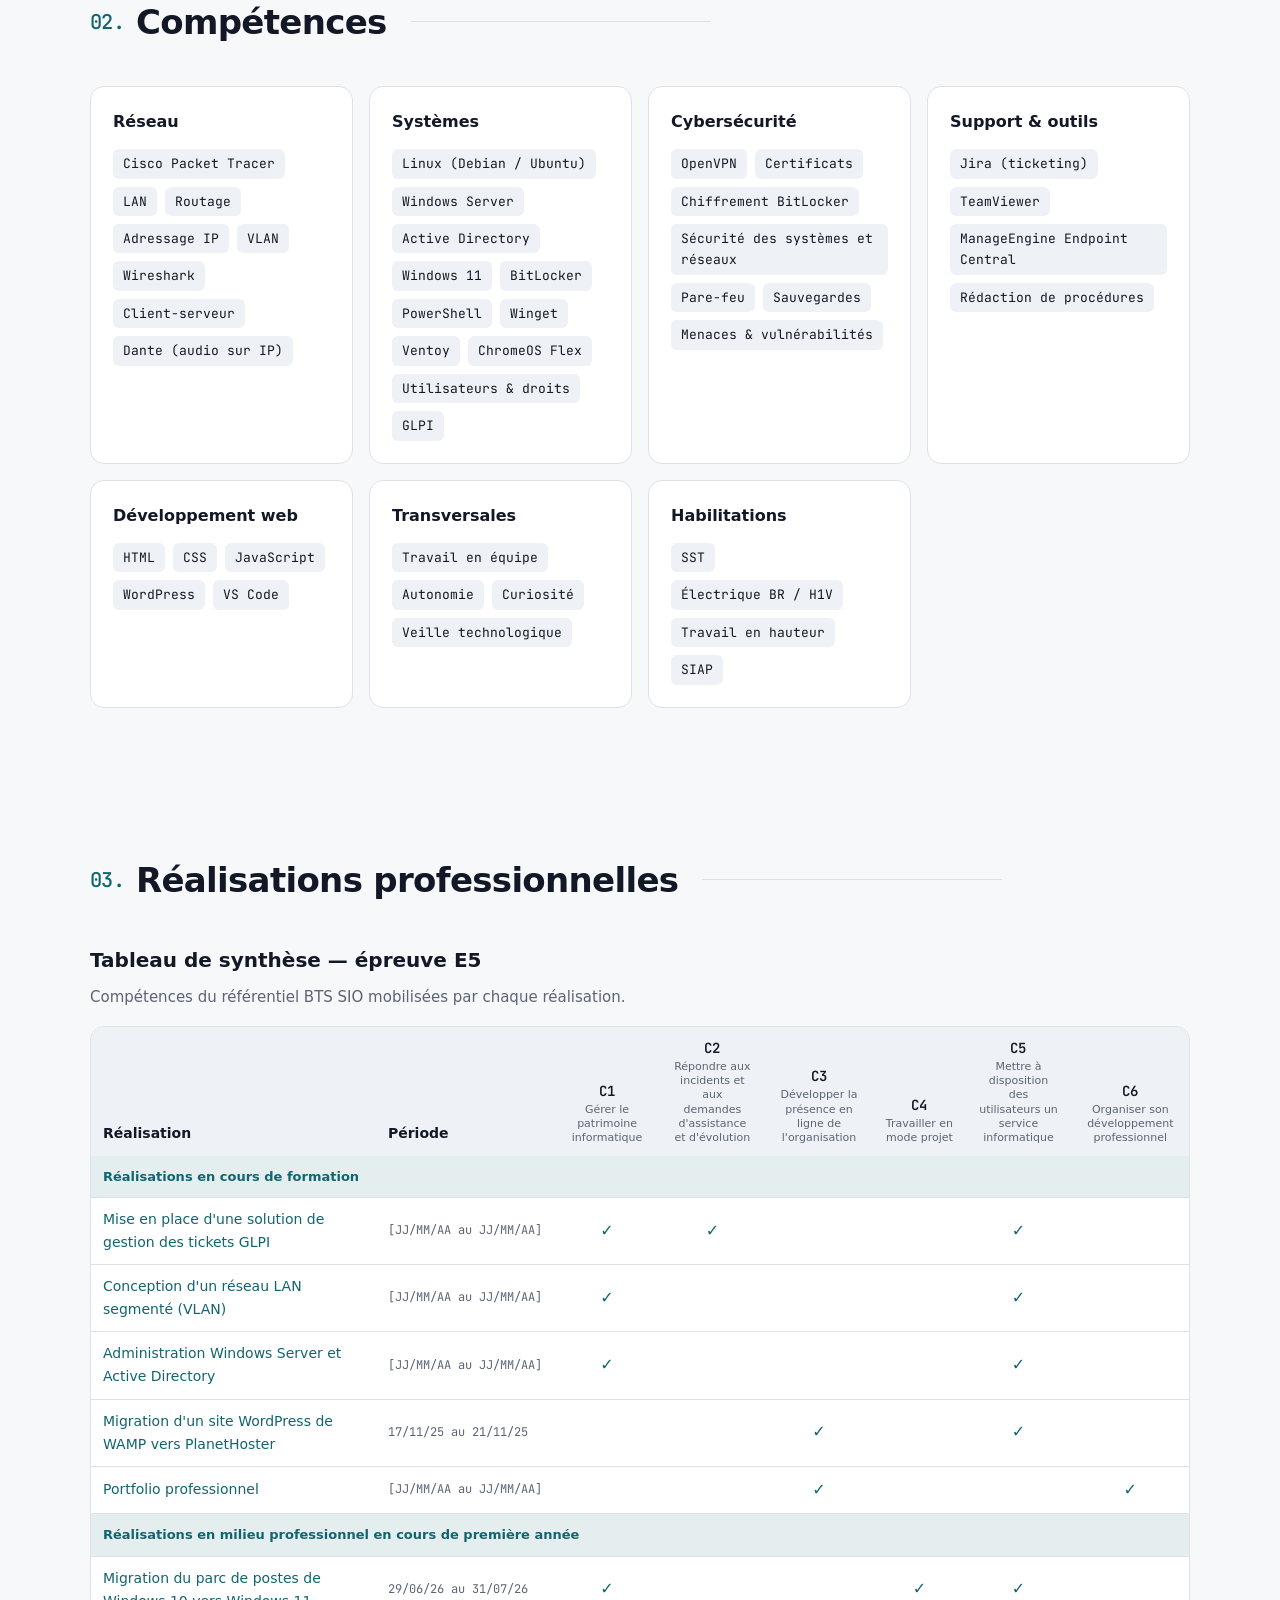
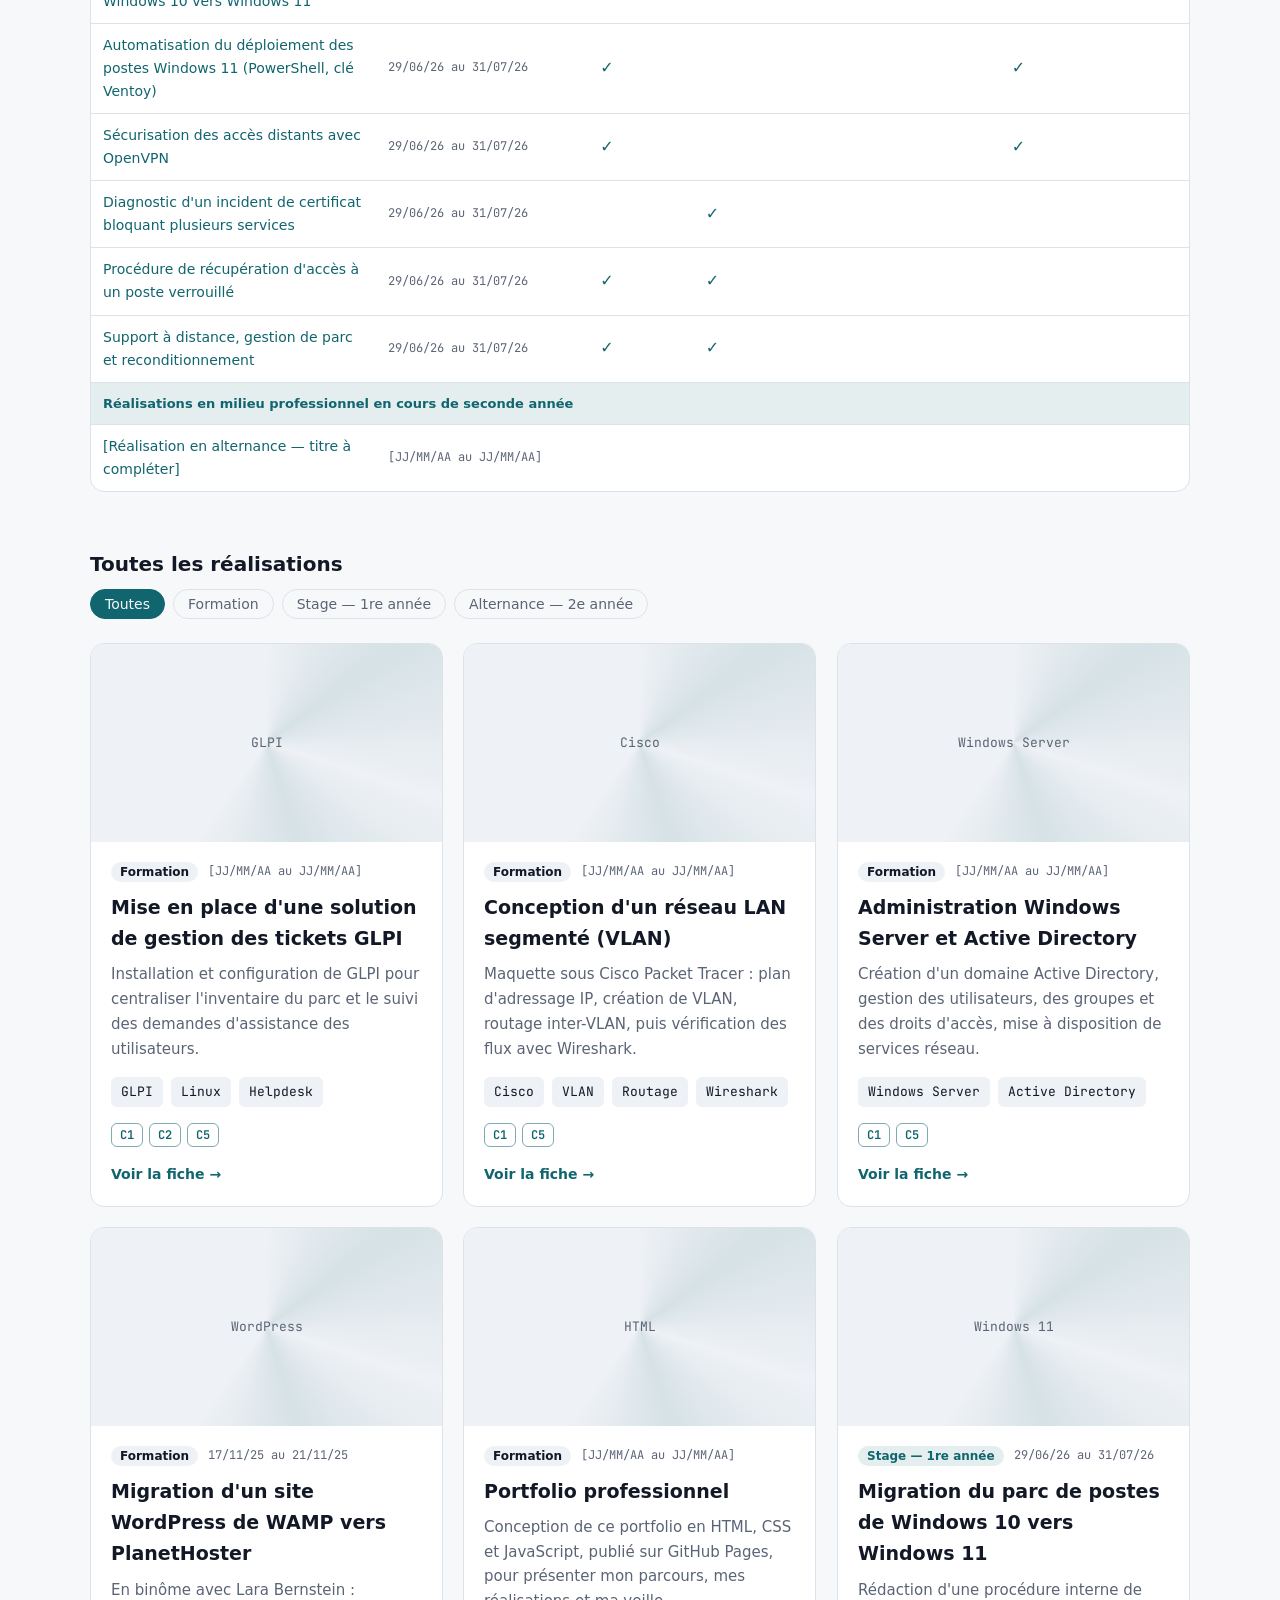
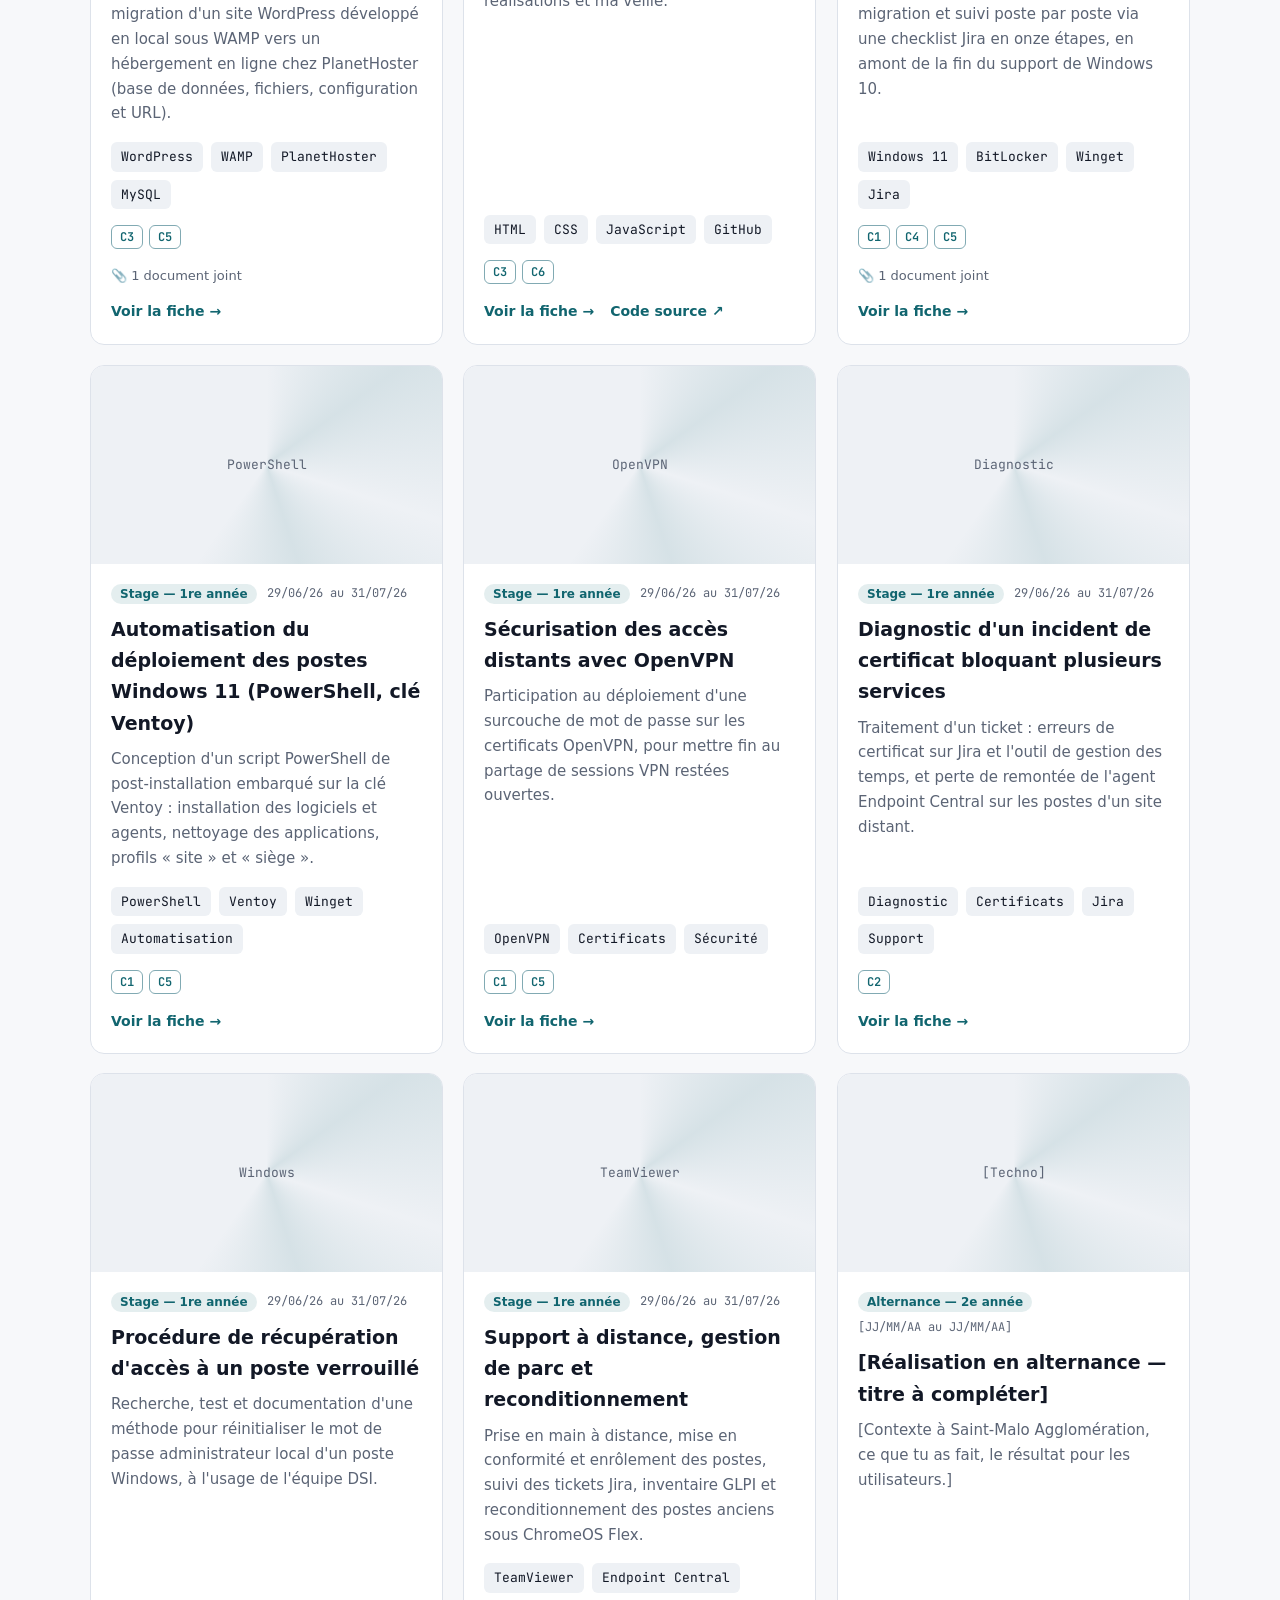
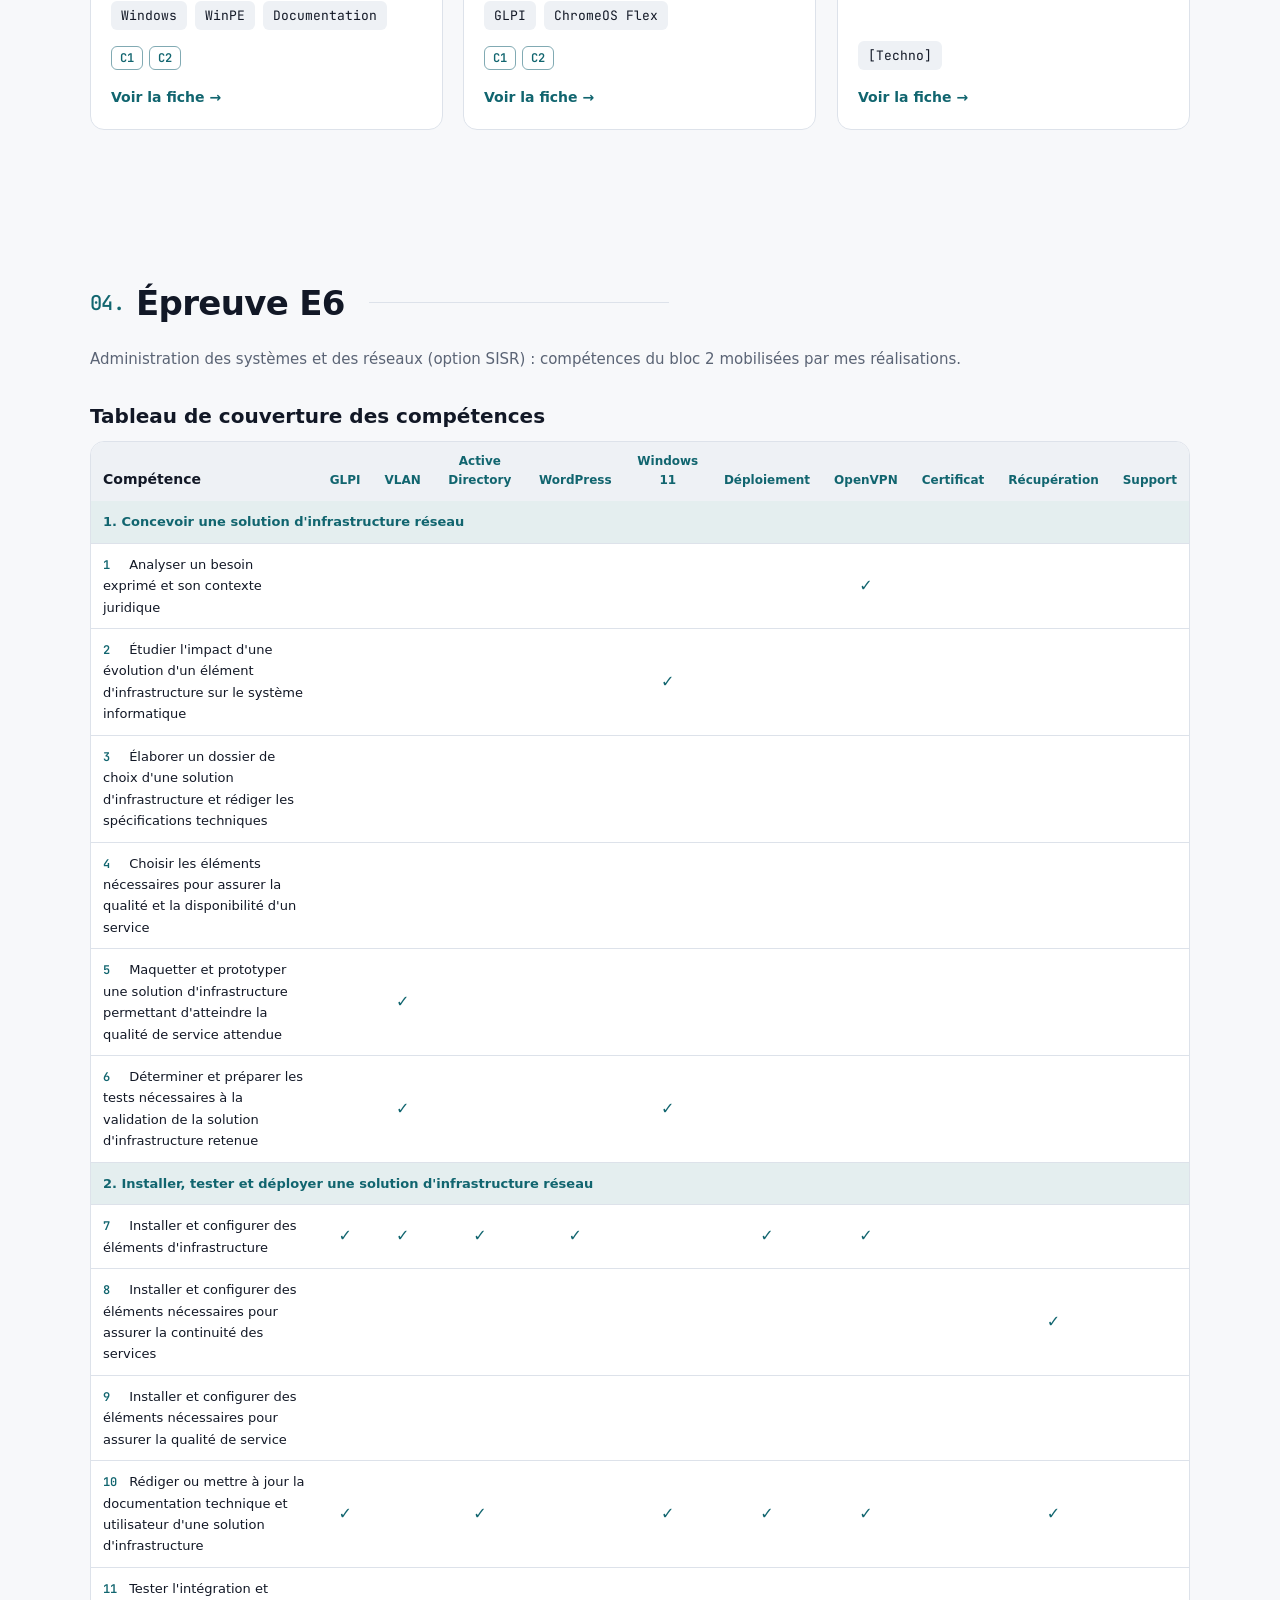
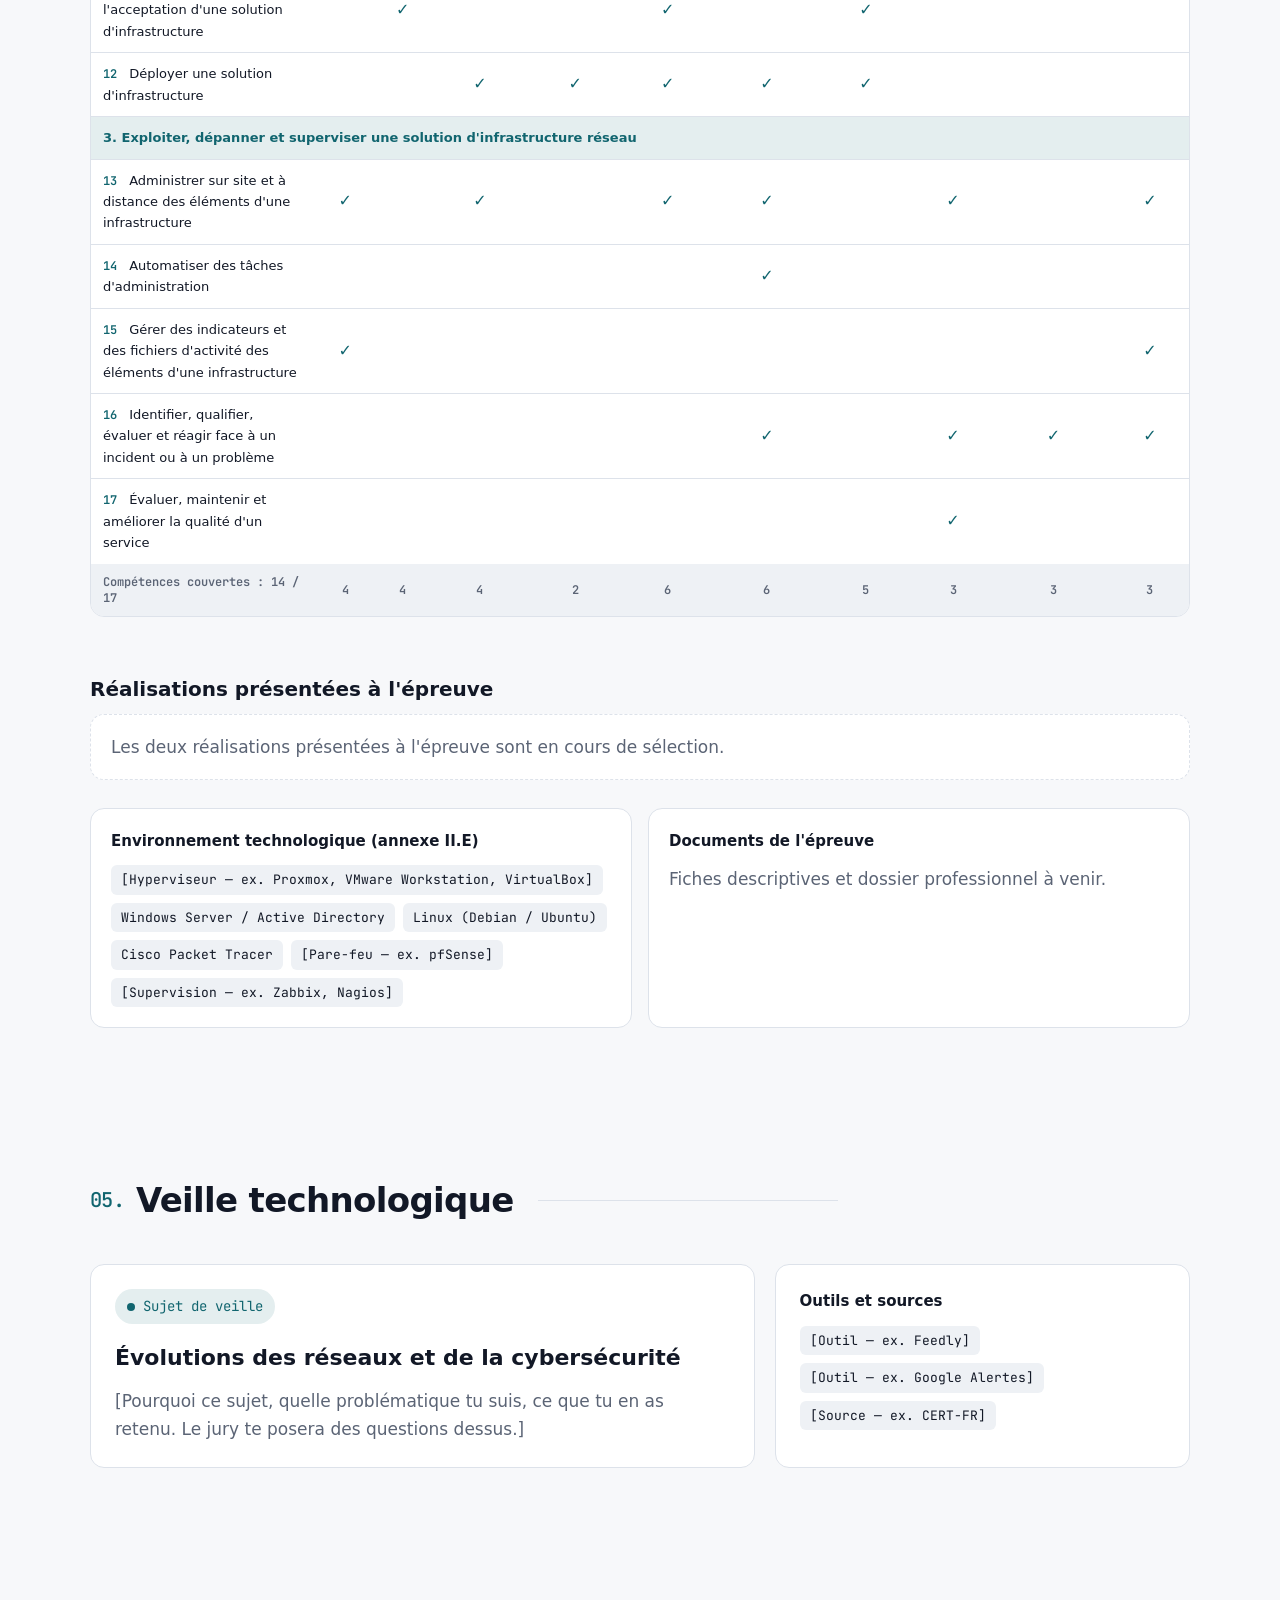
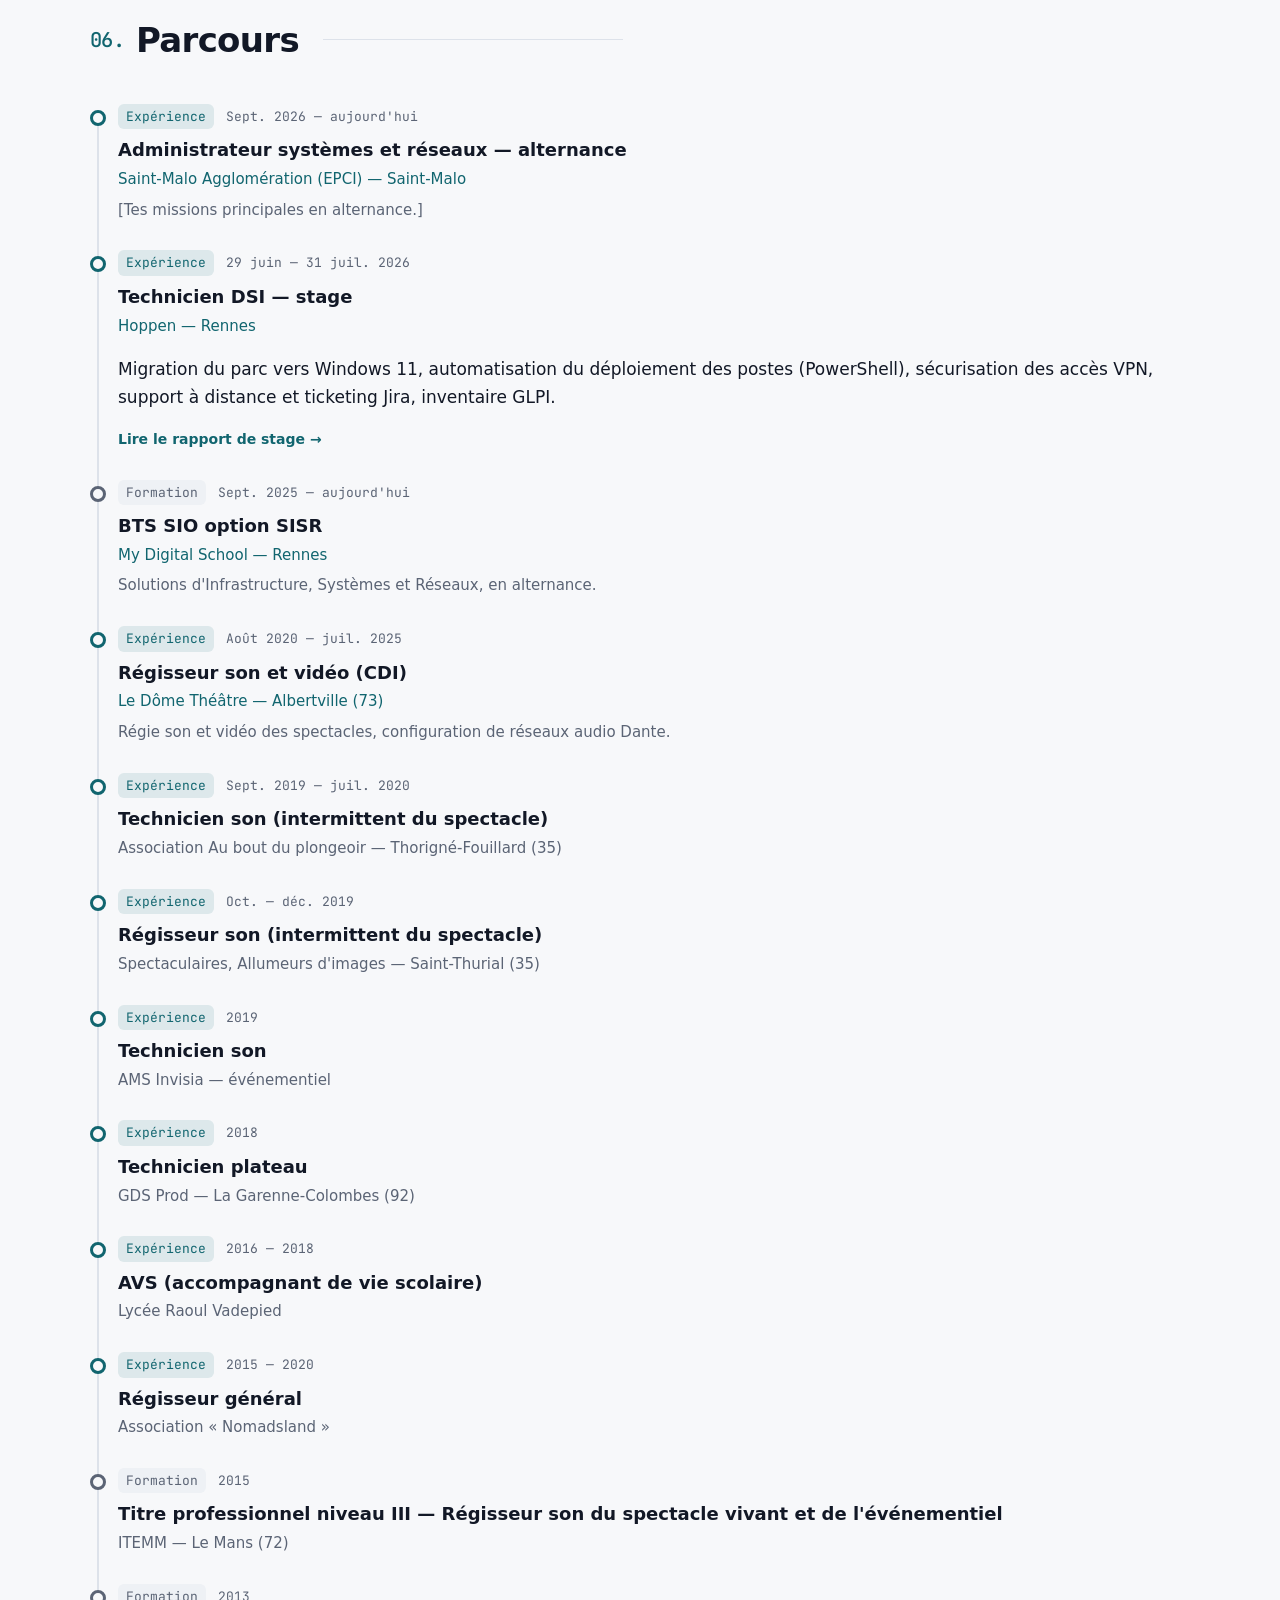
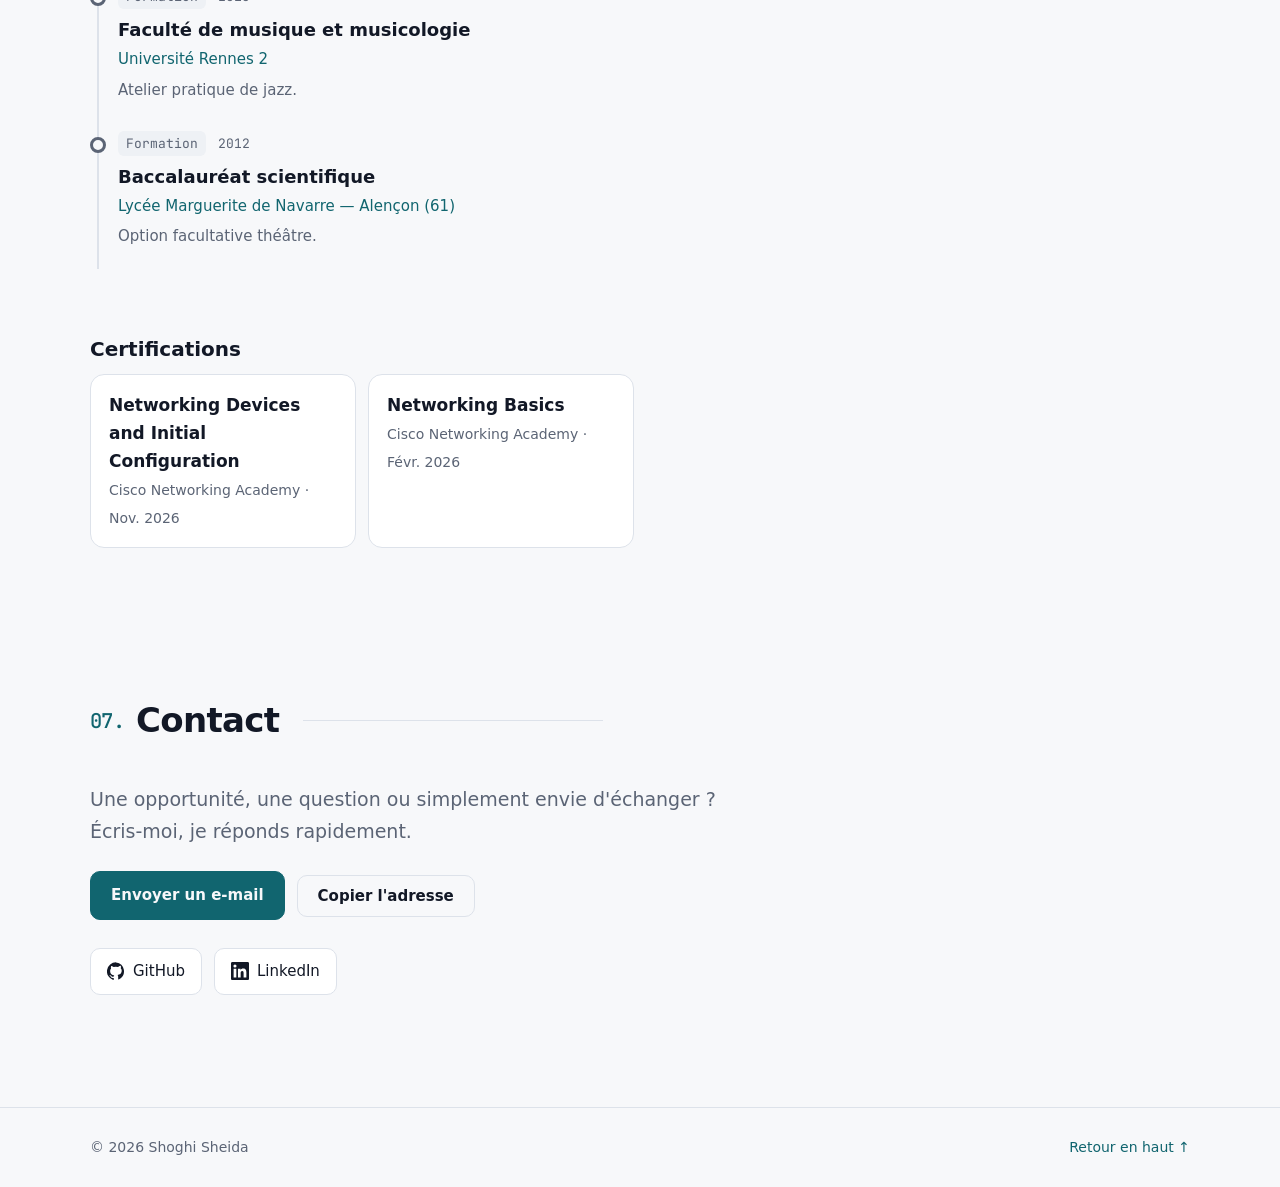
==== commit c9e543d1: "Ajoute la partie Épreuve E6 et place les tableaux avant les réalisations - Section E6 : 17 compétenc" ====
--- a/index.html
+++ b/index.html
@@ -66,6 +66,7 @@
         <a href="#apropos">À propos</a>
         <a href="#competences">Compétences</a>
         <a href="#projets">Réalisations</a>
+        <a href="#e6">E6</a>
         <a href="#veille">Veille</a>
         <a href="#parcours">Parcours</a>
         <a href="#contact">Contact</a>
@@ -117,30 +118,53 @@
 
     <section id="projets" class="section container reveal">
       <h2 class="section__title"><span class="mono">03.</span> Réalisations professionnelles</h2>
-      <div class="filters" id="filters" role="group" aria-label="Filtrer les réalisations"></div>
-      <div class="projects" id="projects"></div>
-
-      <div id="syntheseWrap">
-        <h3 class="sub-title">Tableau de synthèse — épreuve E5</h3>
+      <div id="syntheseWrap" class="synthese-wrap">
+        <h3 class="sub-title sub-title--first">Tableau de synthèse — épreuve E5</h3>
         <p class="sub-lead">Compétences du référentiel BTS SIO mobilisées par chaque réalisation.</p>
         <div class="table-scroll" tabindex="0" role="region" aria-label="Tableau de synthèse">
           <table class="synthese" id="synthese"></table>
         </div>
       </div>
 
+      <h3 class="sub-title">Toutes les réalisations</h3>
+      <div class="filters" id="filters" role="group" aria-label="Filtrer les réalisations"></div>
+      <div class="projects" id="projects"></div>
+
       <div id="docsE5Wrap">
         <h3 class="sub-title">Documents de l'épreuve</h3>
         <ul class="docs-e5" id="docsE5"></ul>
       </div>
     </section>
 
+
+    <section id="e6" class="section container reveal">
+      <h2 class="section__title"><span class="mono">04.</span> Épreuve E6</h2>
+      <p class="sub-lead e6-lead">Administration des systèmes et des réseaux (option SISR) : compétences du bloc 2 mobilisées par mes réalisations.</p>
+      <h3 class="sub-title sub-title--first">Tableau de couverture des compétences</h3>
+      <div class="table-scroll" tabindex="0" role="region" aria-label="Tableau de couverture E6">
+        <table class="synthese synthese--e6" id="syntheseE6"></table>
+      </div>
+      <h3 class="sub-title">Réalisations présentées à l'épreuve</h3>
+      <div id="e6Selection"></div>
+      <div class="e6-grid">
+        <div class="side-card">
+          <h4>Environnement technologique (annexe II.E)</h4>
+          <div id="e6Env"></div>
+        </div>
+        <div class="side-card" id="e6DocsWrap">
+          <h4>Documents de l'épreuve</h4>
+          <ul class="docs-e5" id="e6Docs"></ul>
+        </div>
+      </div>
+    </section>
+
     <section id="veille" class="section container reveal">
-      <h2 class="section__title"><span class="mono">04.</span> Veille technologique</h2>
+      <h2 class="section__title"><span class="mono">05.</span> Veille technologique</h2>
       <div class="veille" id="veilleBox"></div>
     </section>
 
     <section id="parcours" class="section container reveal">
-      <h2 class="section__title"><span class="mono">05.</span> Parcours</h2>
+      <h2 class="section__title"><span class="mono">06.</span> Parcours</h2>
       <ol class="timeline" id="timeline"></ol>
       <div id="certsWrap">
         <h3 class="sub-title">Certifications</h3>
@@ -149,7 +173,7 @@
     </section>
 
     <section id="contact" class="section container reveal">
-      <h2 class="section__title"><span class="mono">06.</span> Contact</h2>
+      <h2 class="section__title"><span class="mono">07.</span> Contact</h2>
       <div class="contact">
         <p class="contact__lead">Une opportunité, une question ou simplement envie d'échanger ? Écris-moi, je réponds rapidement.</p>
         <div class="contact__email">
--- a/style.css
+++ b/style.css
@@ -508,3 +508,24 @@
 .dys-btn { font: 700 14px var(--font); width: auto; min-width: 38px; padding: 0 8px; }
 .dys-btn[aria-pressed="true"] { background: var(--accent); border-color: var(--accent); color: var(--bg); }
 .lang-btn { font: 700 13px var(--font); width: auto; min-width: 38px; padding: 0 8px; }
+
+/* ---------- Épreuve E6 ---------- */
+.sub-title--first { margin-top: 0; }
+.synthese-wrap { margin-bottom: 8px; }
+.e6-lead { margin-top: -20px; margin-bottom: 28px; }
+.synthese--e6 { min-width: 760px; }
+.synthese--e6 thead th:nth-child(n + 2) { text-align: center; font-size: 12px; }
+.synthese--e6 td:nth-child(n + 2) { text-align: center; }
+.synthese--e6 tbody th .num { display: inline-block; min-width: 22px; color: var(--accent); font: 600 12px var(--mono); }
+.synthese--e6 tbody th { font-weight: 400; font-size: 13px; }
+.synthese--e6 tfoot td, .synthese--e6 tfoot th { font: 600 12px var(--mono); color: var(--muted); background: var(--surface-2); }
+.e6-selection { display: grid; grid-template-columns: repeat(auto-fit, minmax(280px, 1fr)); gap: 16px; }
+.e6-pick { background: var(--surface); border: 1px solid var(--border); border-radius: var(--radius); padding: 20px; }
+.e6-pick h4 { margin: 6px 0 8px; font-size: 17px; }
+.e6-pick .comps { margin: 10px 0 0; }
+.e6-empty { color: var(--muted); background: var(--surface); border: 1px dashed var(--border); border-radius: var(--radius); padding: 18px 20px; margin: 0; }
+.e6-grid { display: grid; grid-template-columns: repeat(auto-fit, minmax(280px, 1fr)); gap: 16px; margin-top: 28px; }
+.e6-grid h4 { margin: 0 0 12px; font-size: 15px; }
+.comp-list--e6 li { font-size: 13px; line-height: 1.4; color: var(--muted); padding: 6px 0; border-bottom: 1px solid var(--border); }
+.comp-list--e6 li:last-child { border-bottom: 0; }
+.comp-list--e6 .mono { color: var(--accent); font-weight: 600; margin-right: 6px; }
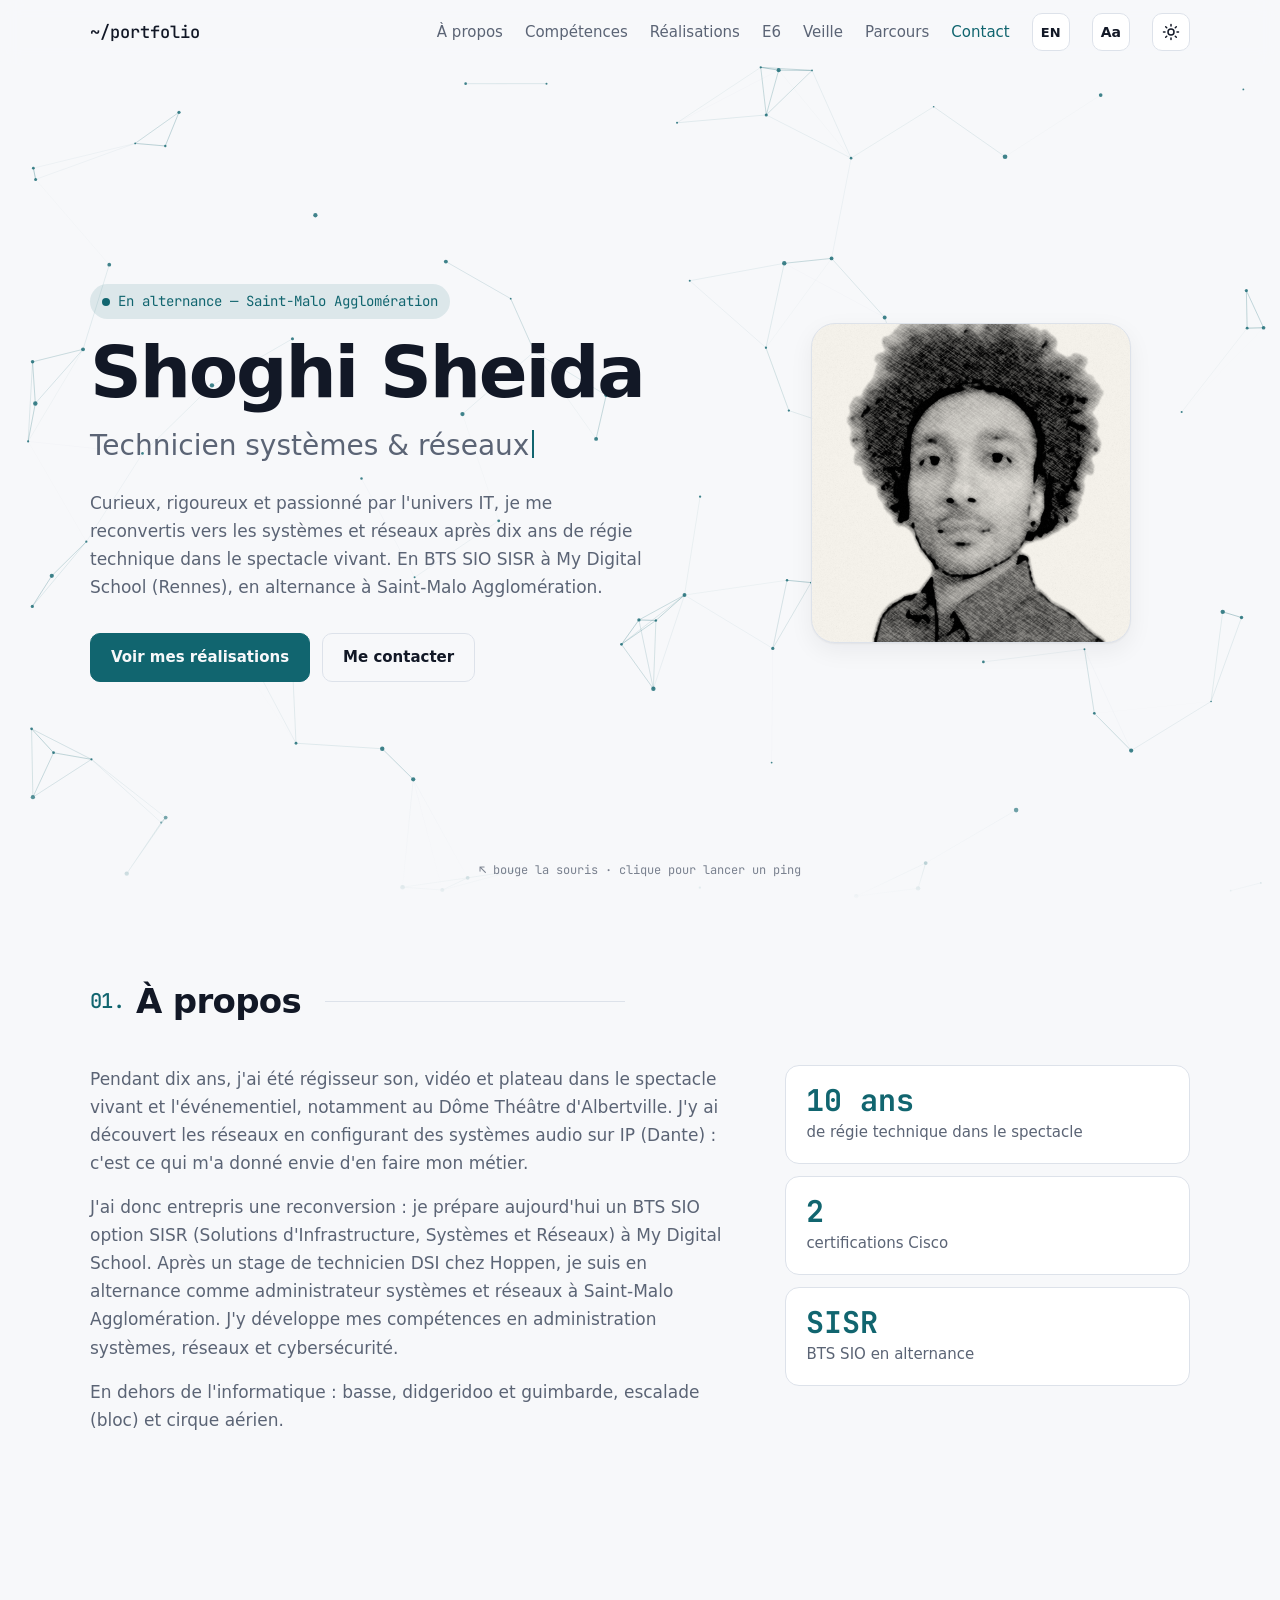
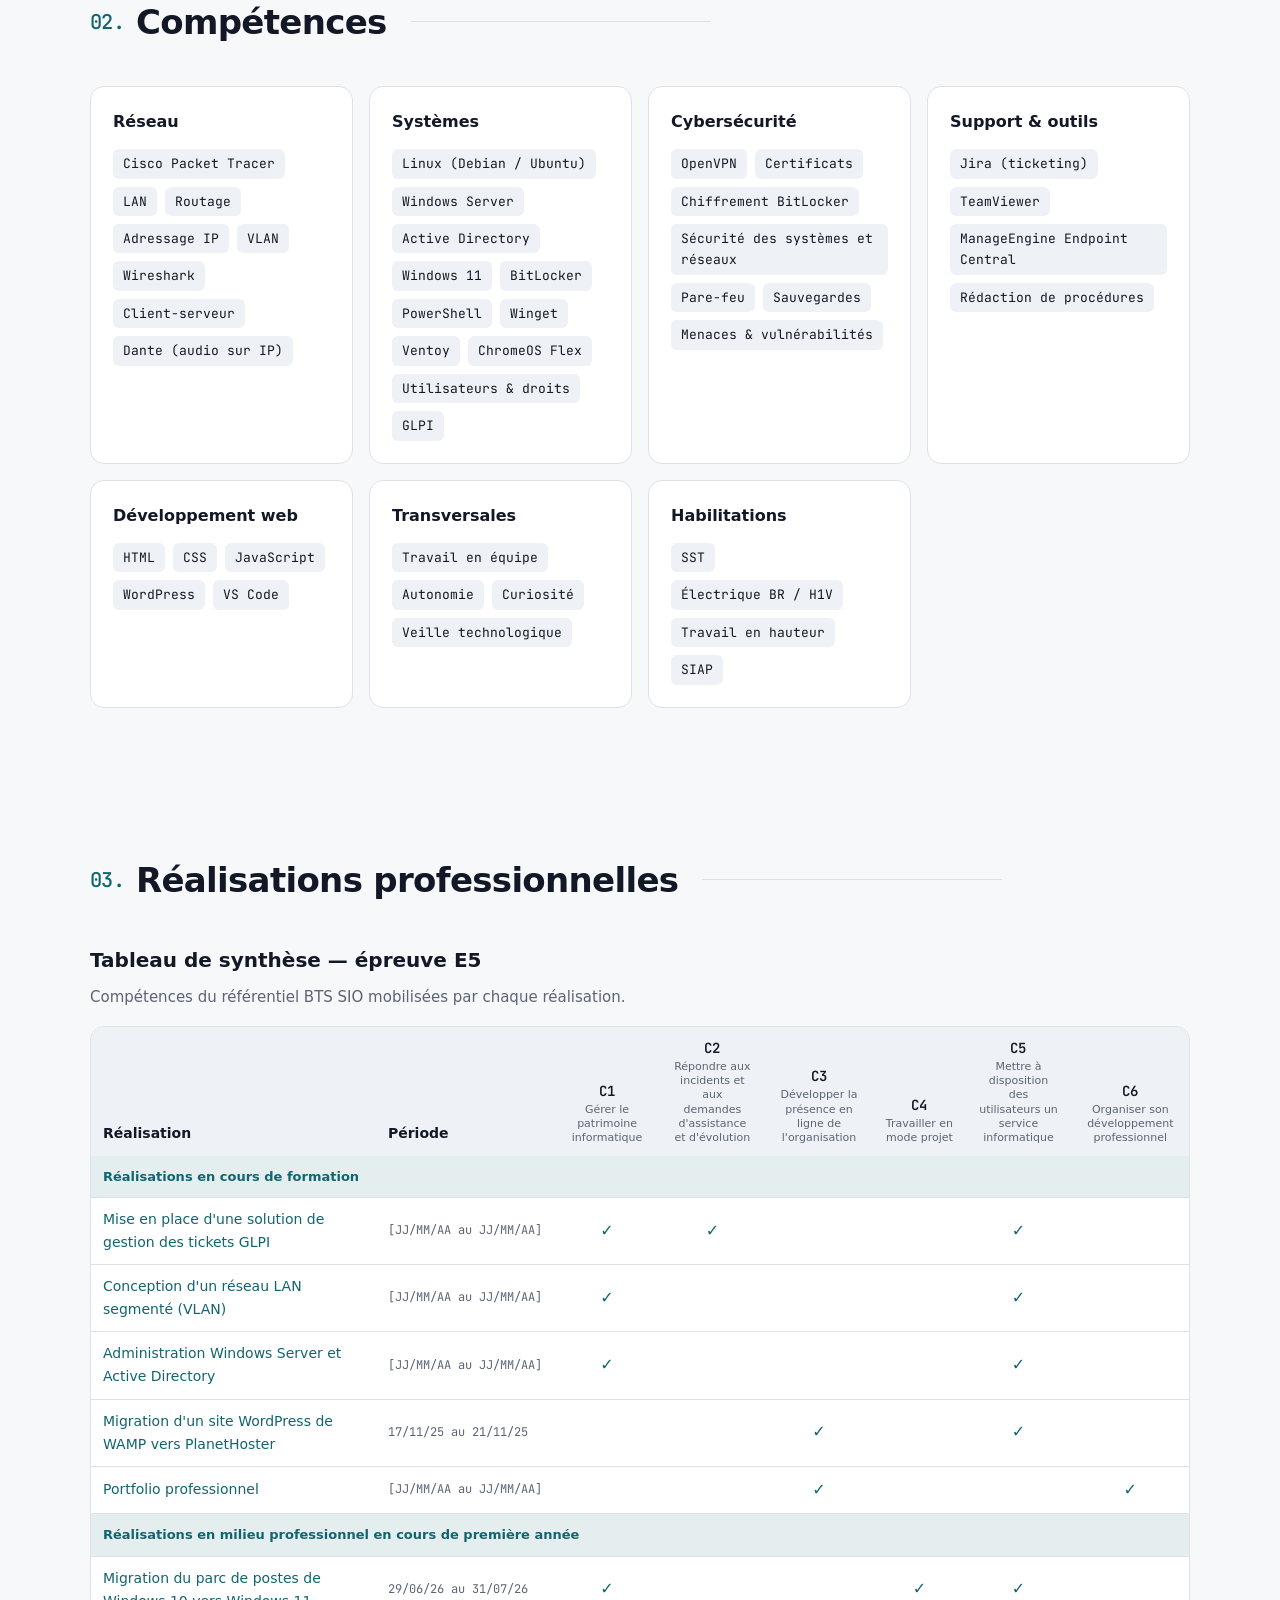
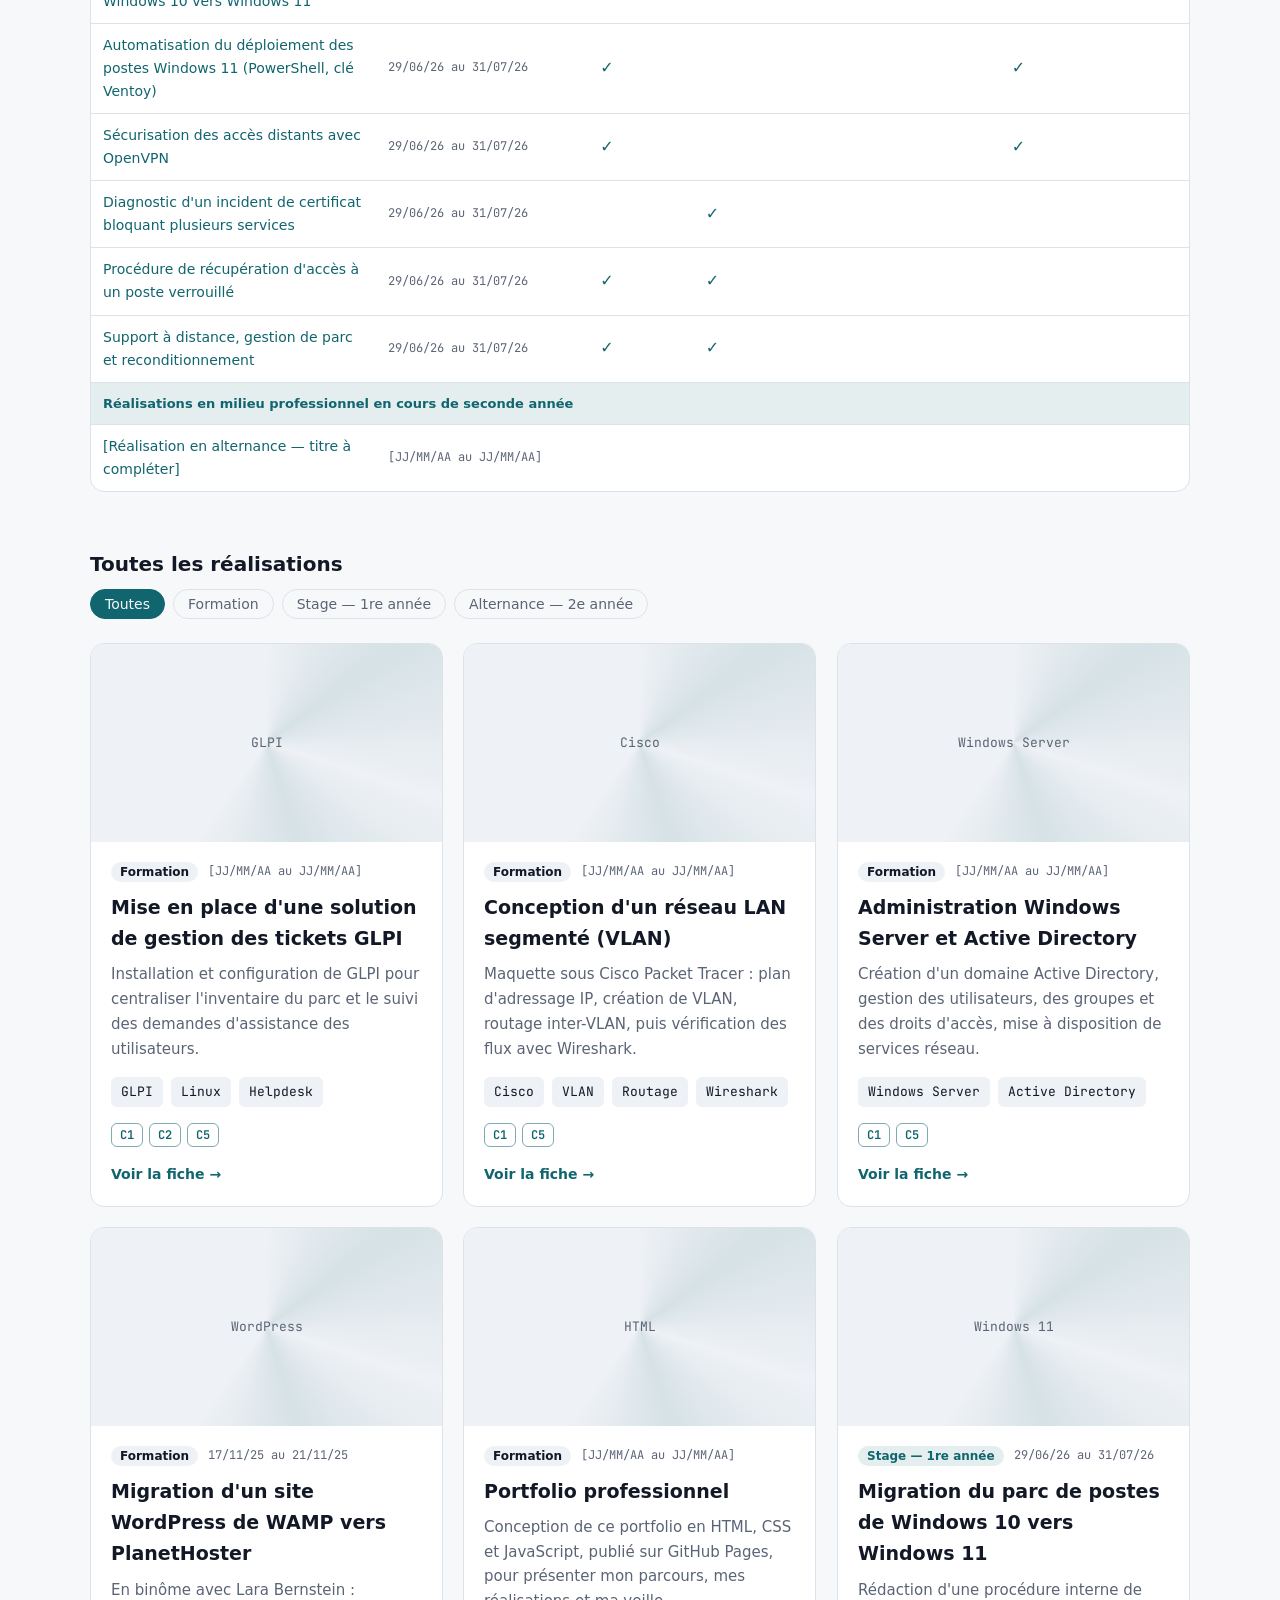
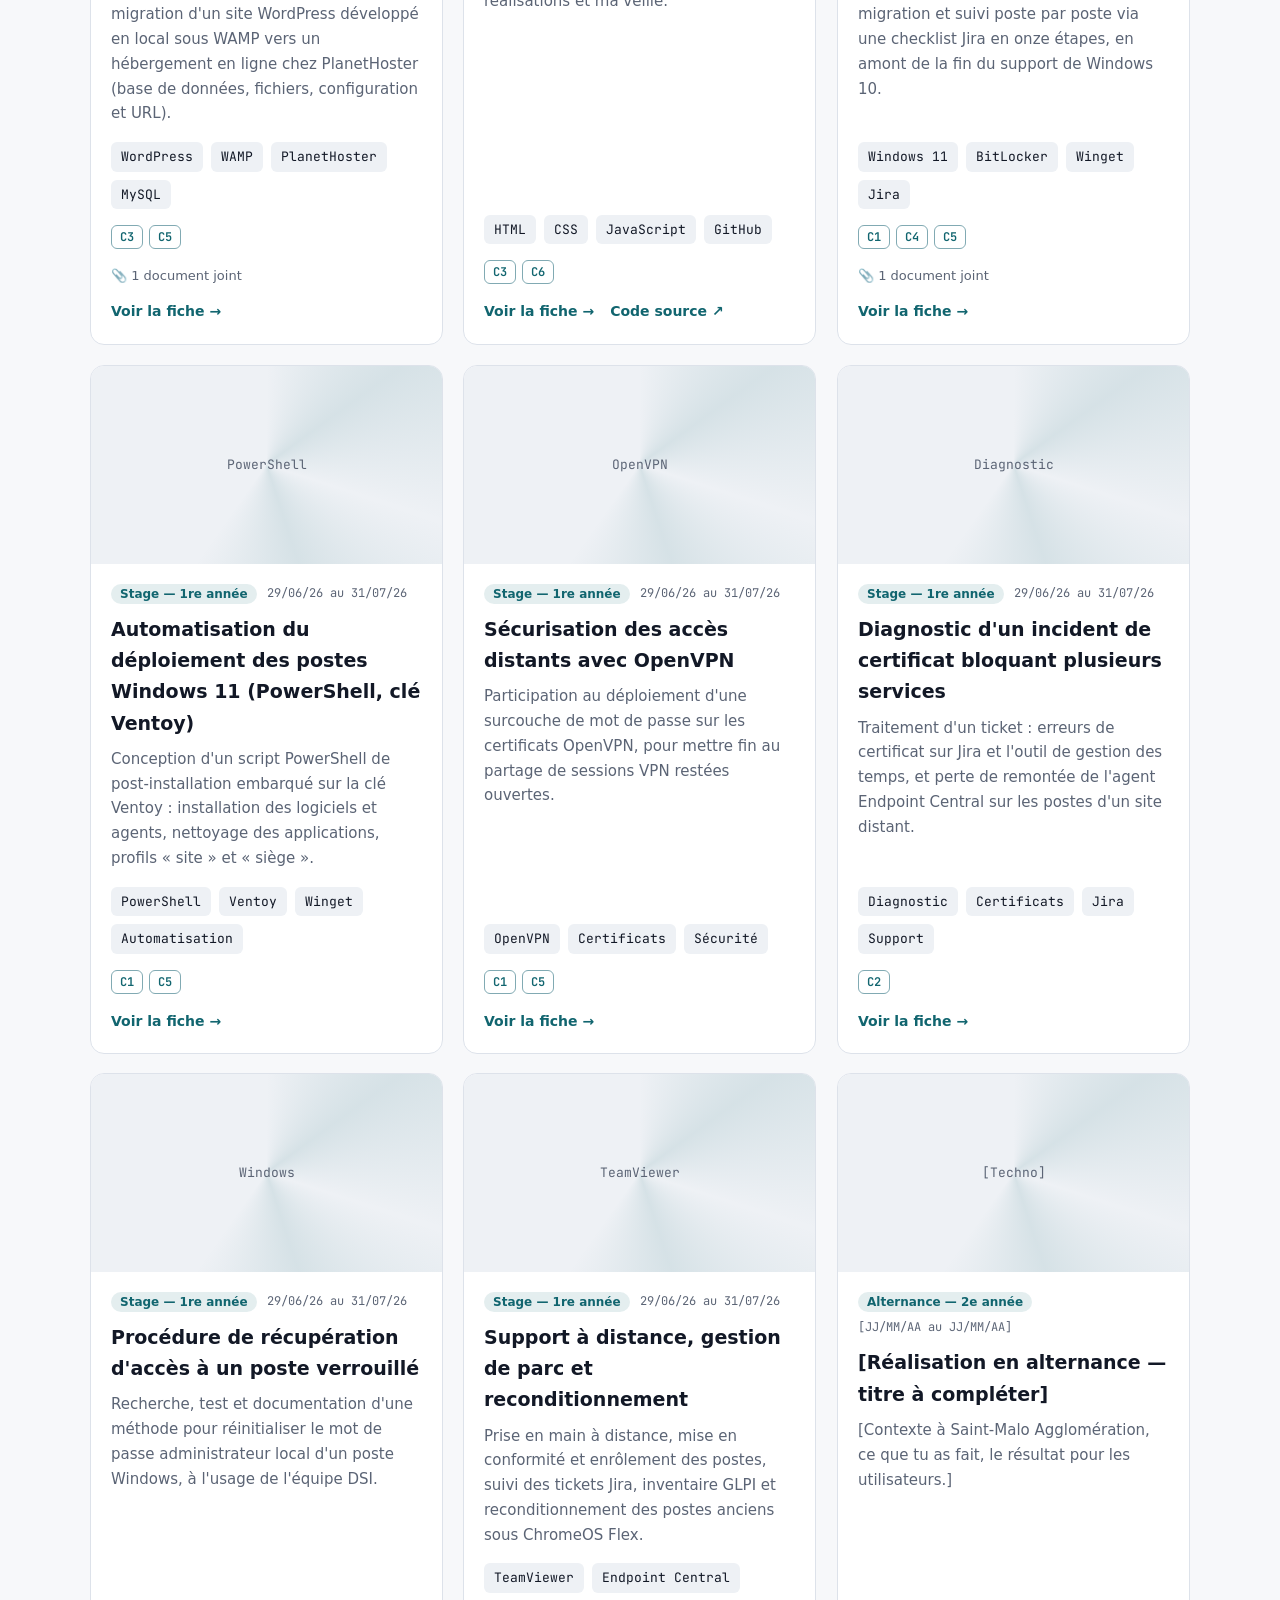
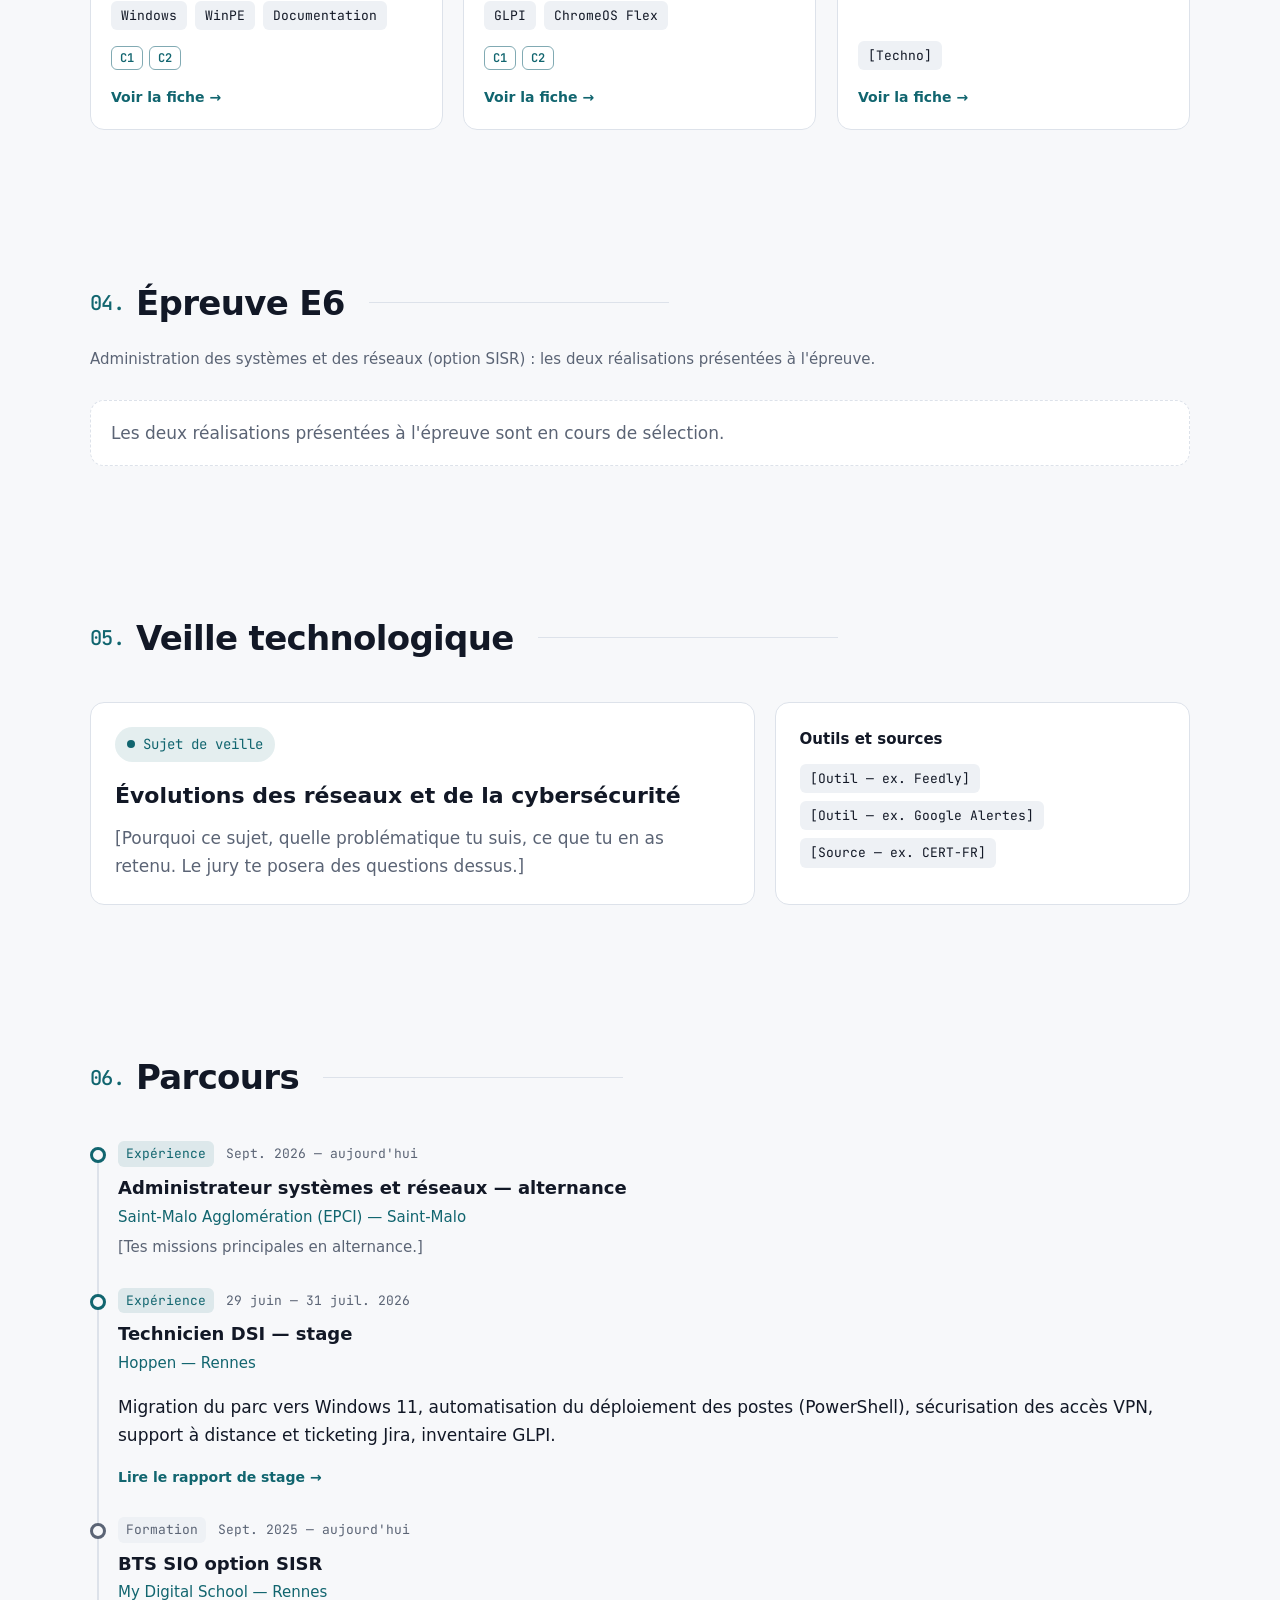
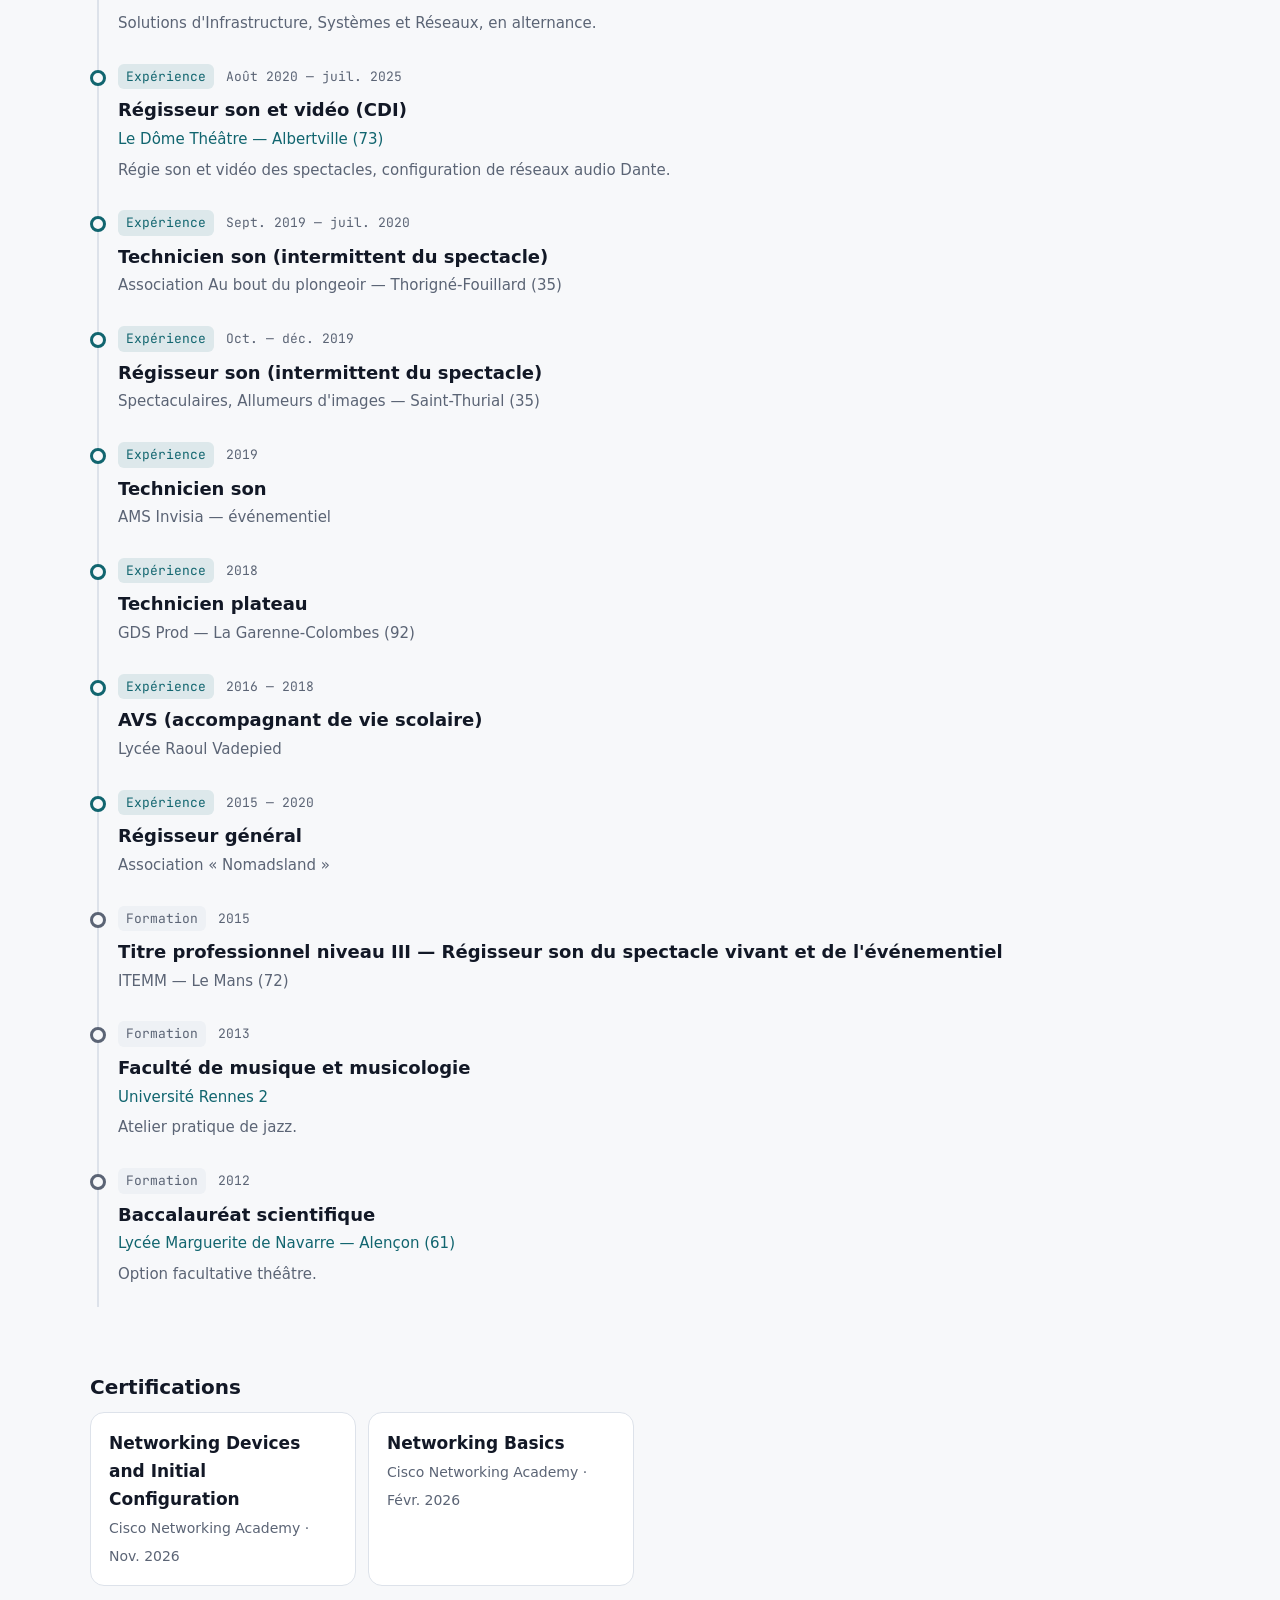
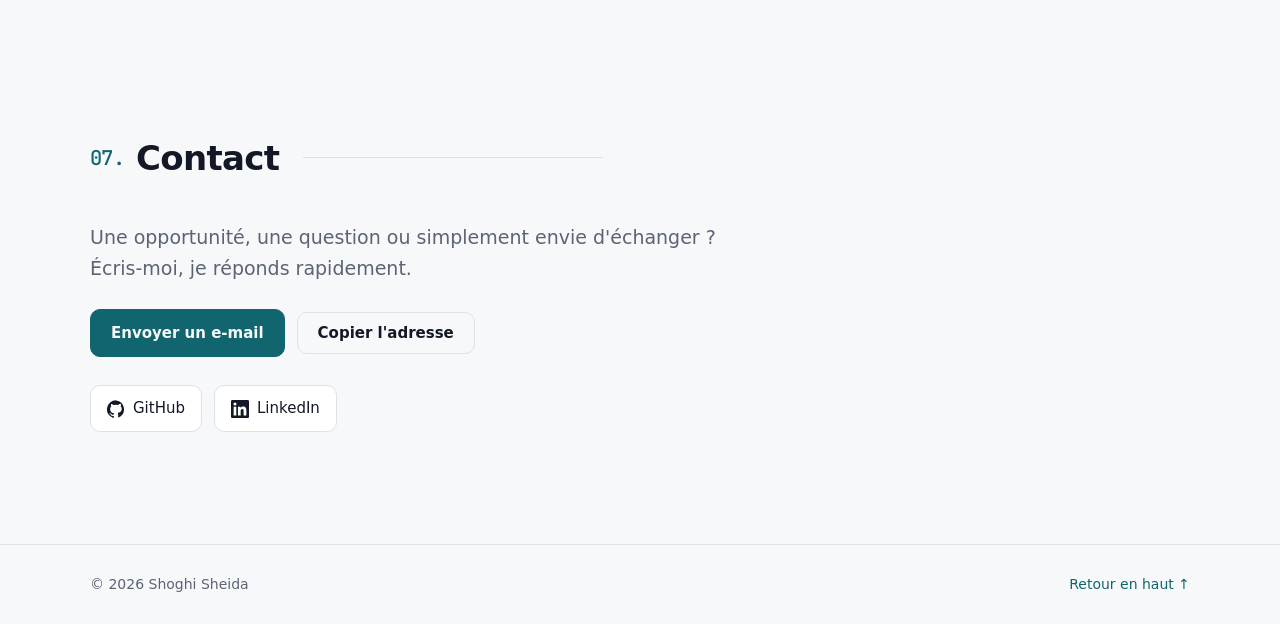
==== commit 35ec49f7: "Protège l'adresse e-mail et simplifie la partie E6 - E-mail : adresse découpée dans content.js, jama" ====
--- a/index.html
+++ b/index.html
@@ -139,23 +139,8 @@
 
     <section id="e6" class="section container reveal">
       <h2 class="section__title"><span class="mono">04.</span> Épreuve E6</h2>
-      <p class="sub-lead e6-lead">Administration des systèmes et des réseaux (option SISR) : compétences du bloc 2 mobilisées par mes réalisations.</p>
-      <h3 class="sub-title sub-title--first">Tableau de couverture des compétences</h3>
-      <div class="table-scroll" tabindex="0" role="region" aria-label="Tableau de couverture E6">
-        <table class="synthese synthese--e6" id="syntheseE6"></table>
-      </div>
-      <h3 class="sub-title">Réalisations présentées à l'épreuve</h3>
+      <p class="sub-lead e6-lead">Administration des systèmes et des réseaux (option SISR) : les deux réalisations présentées à l'épreuve.</p>
       <div id="e6Selection"></div>
-      <div class="e6-grid">
-        <div class="side-card">
-          <h4>Environnement technologique (annexe II.E)</h4>
-          <div id="e6Env"></div>
-        </div>
-        <div class="side-card" id="e6DocsWrap">
-          <h4>Documents de l'épreuve</h4>
-          <ul class="docs-e5" id="e6Docs"></ul>
-        </div>
-      </div>
     </section>
 
     <section id="veille" class="section container reveal">
